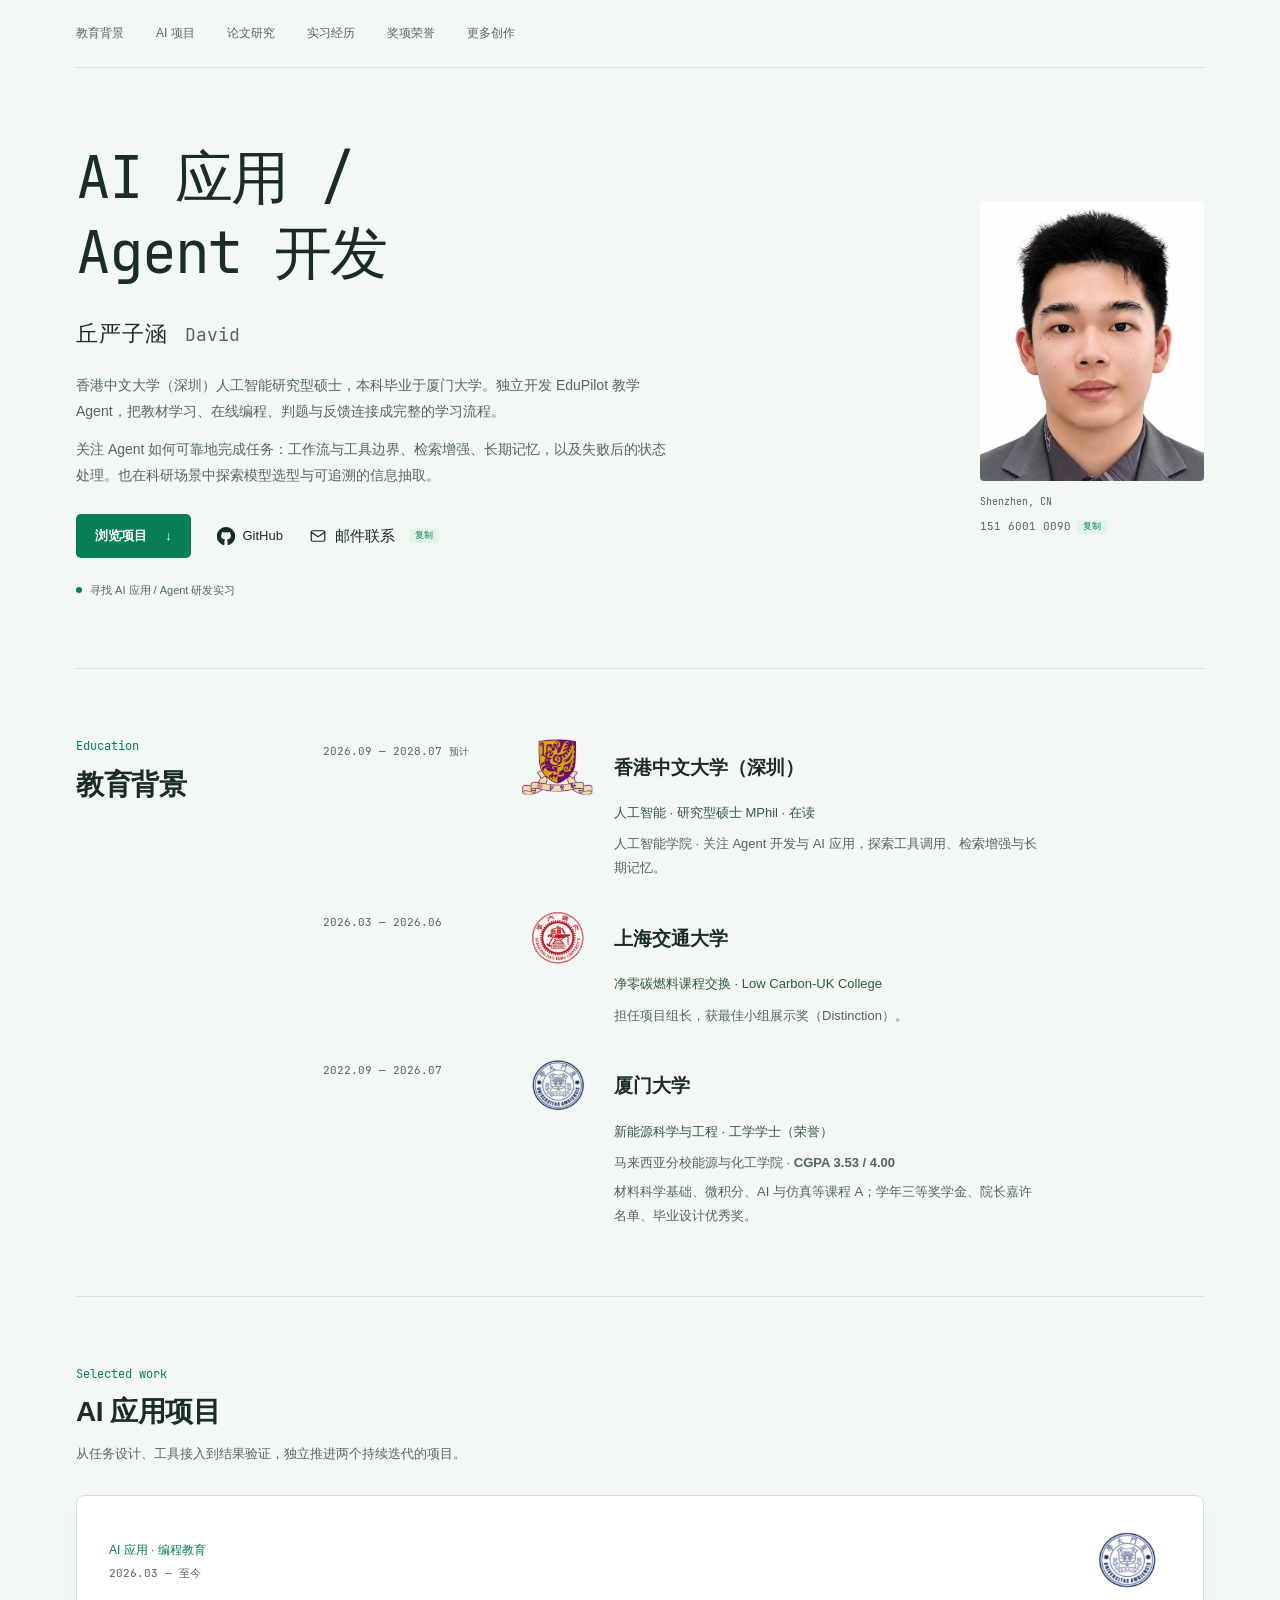
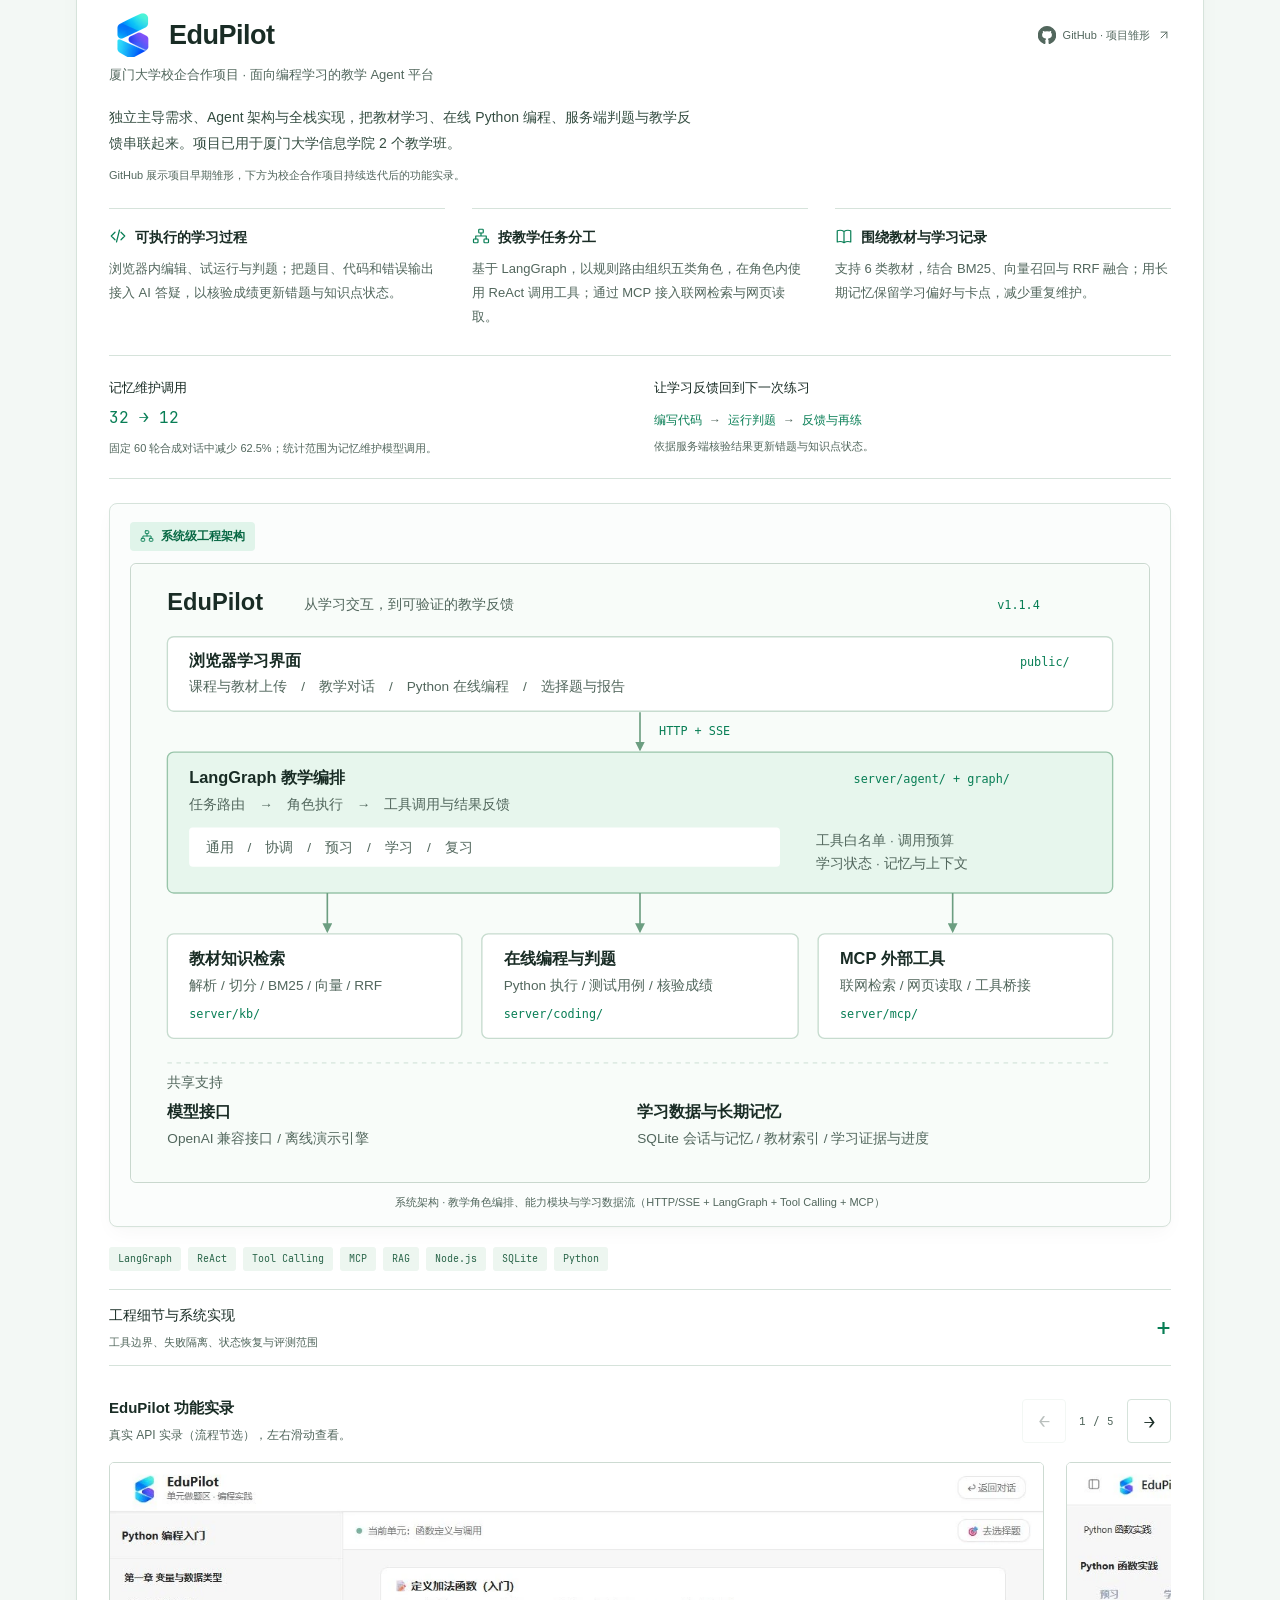
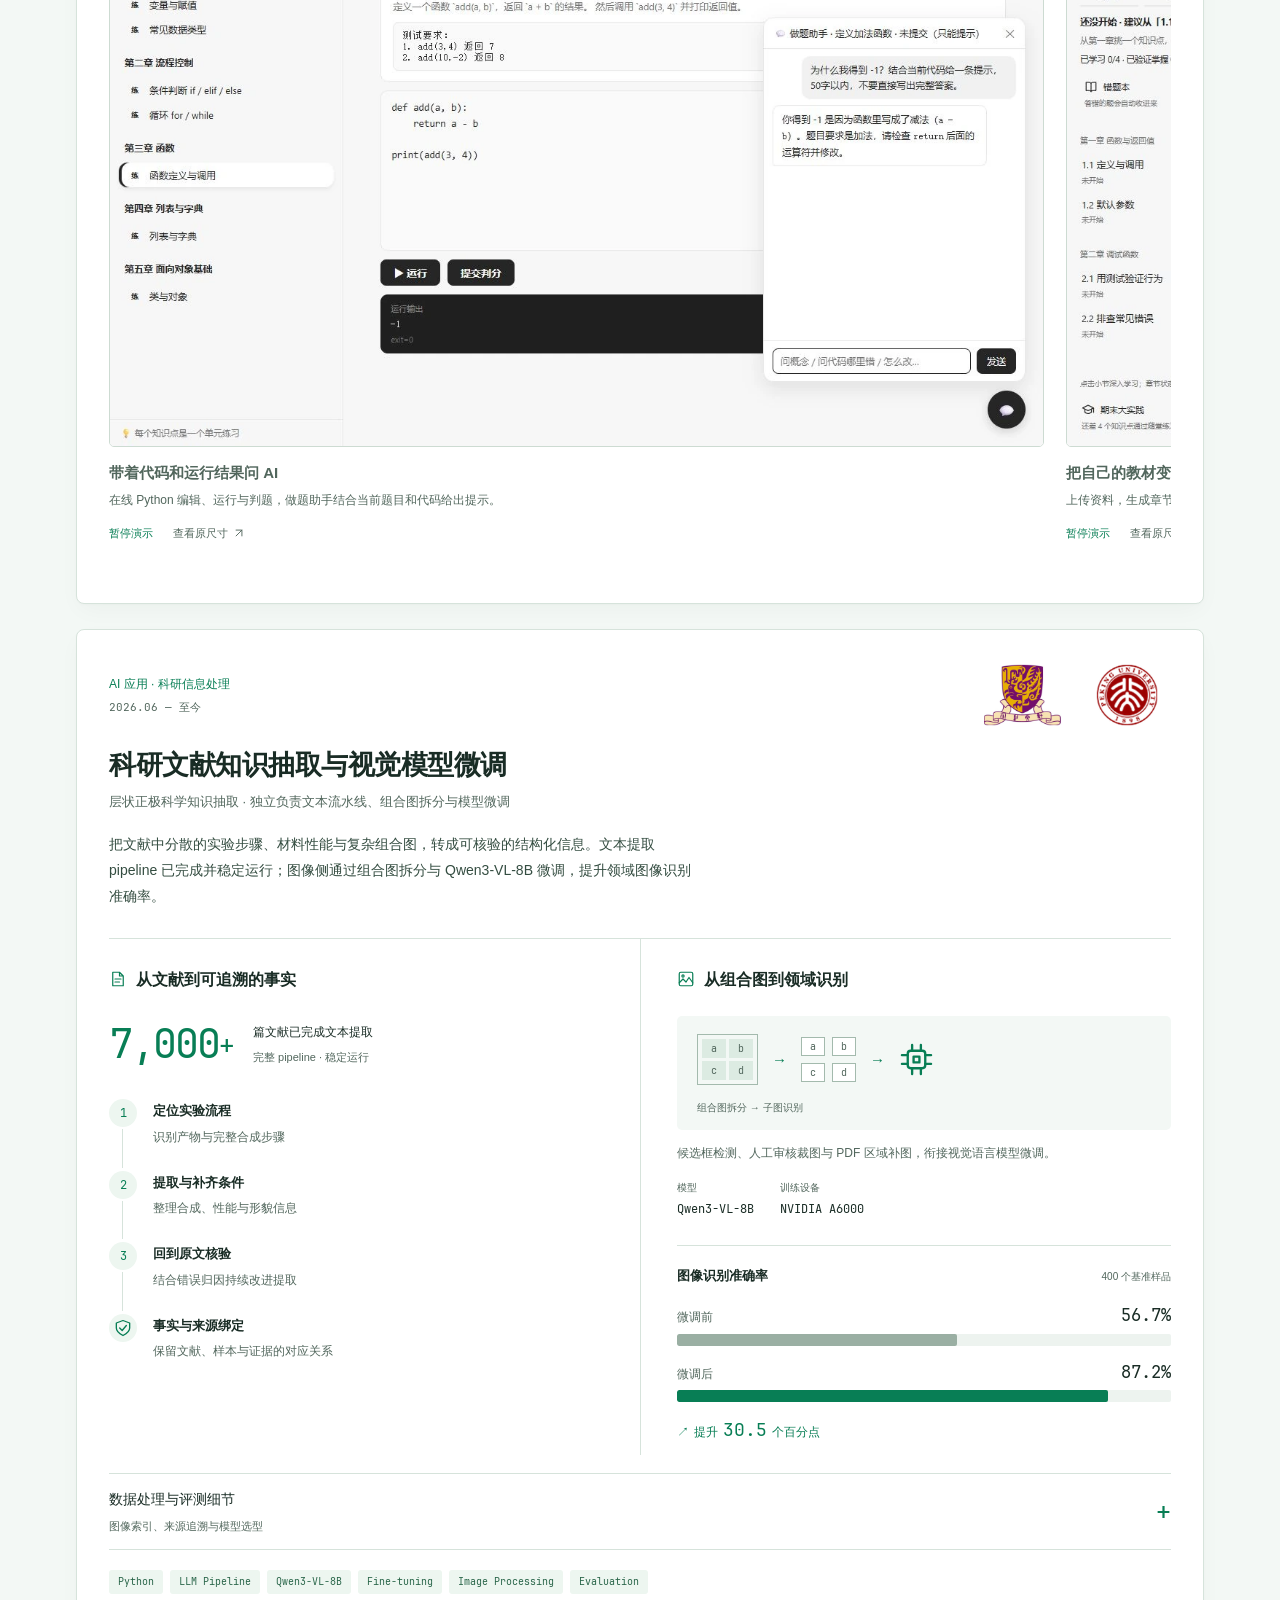
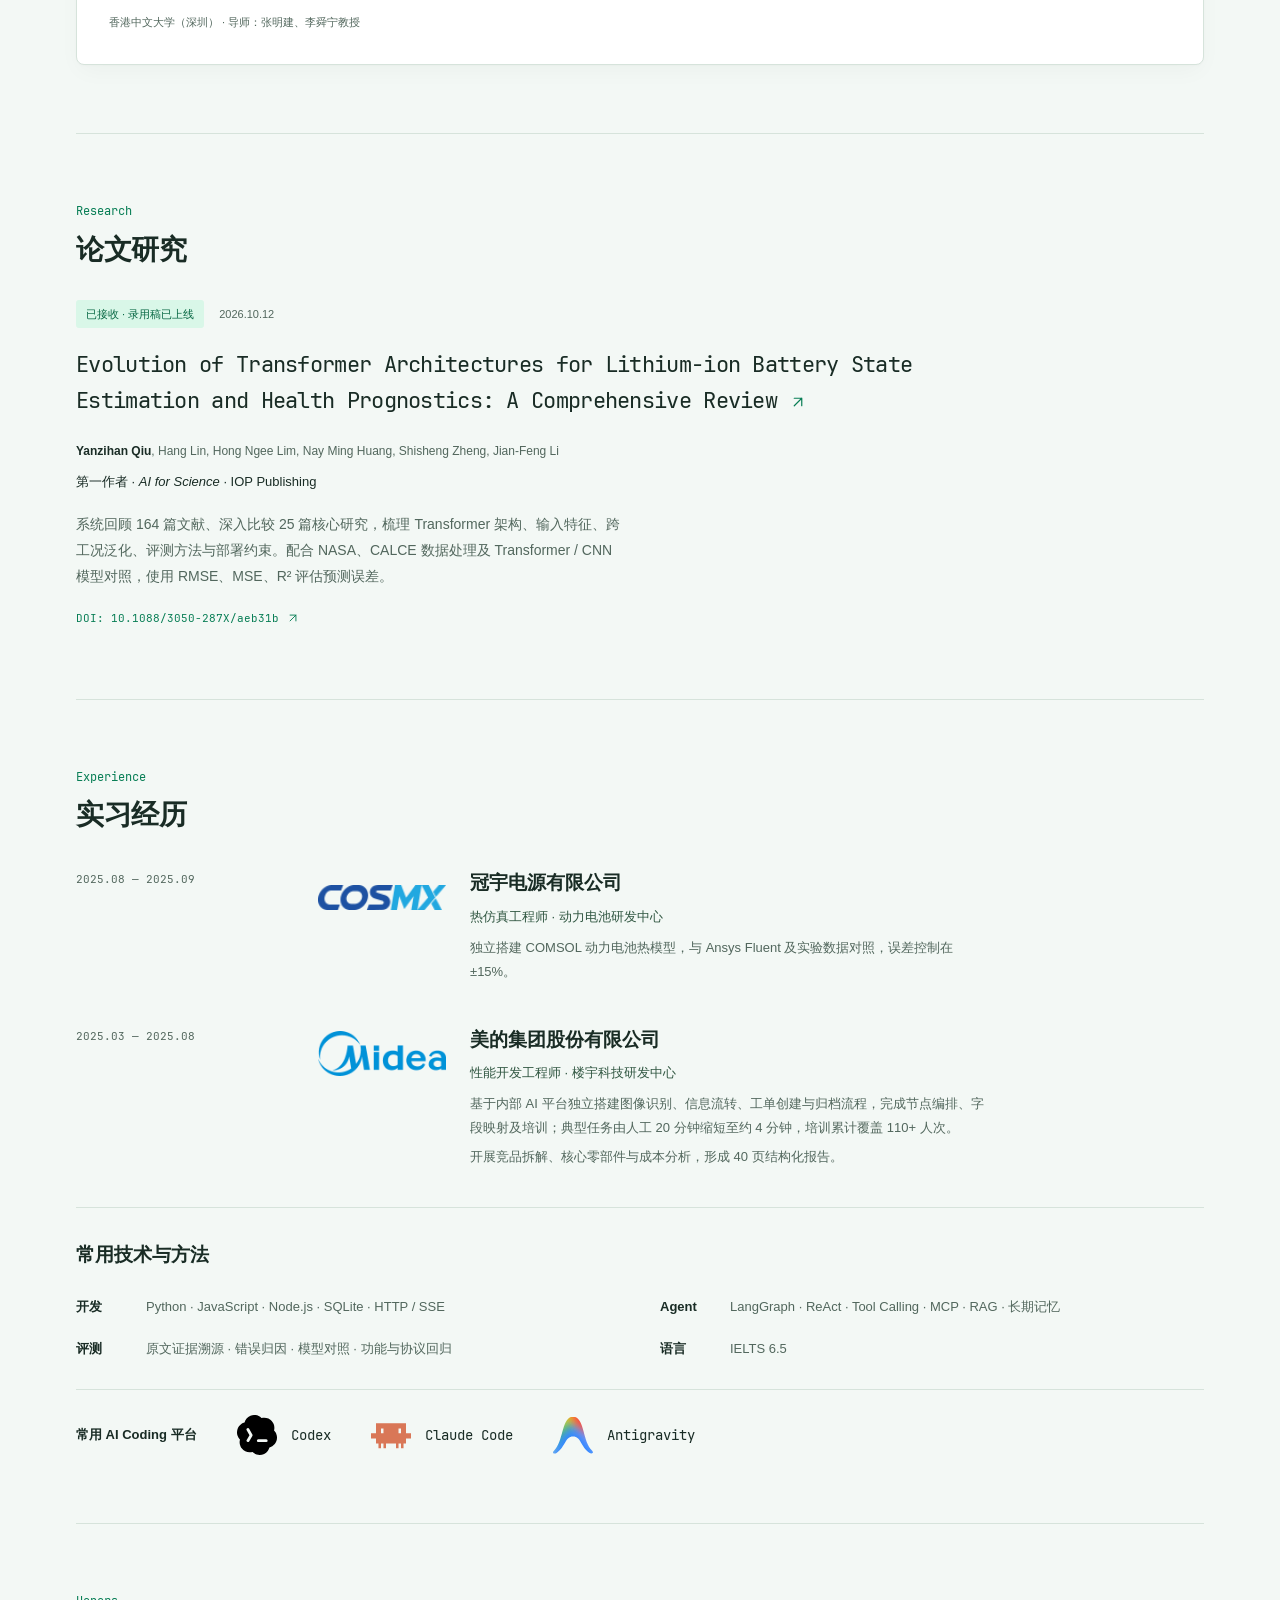
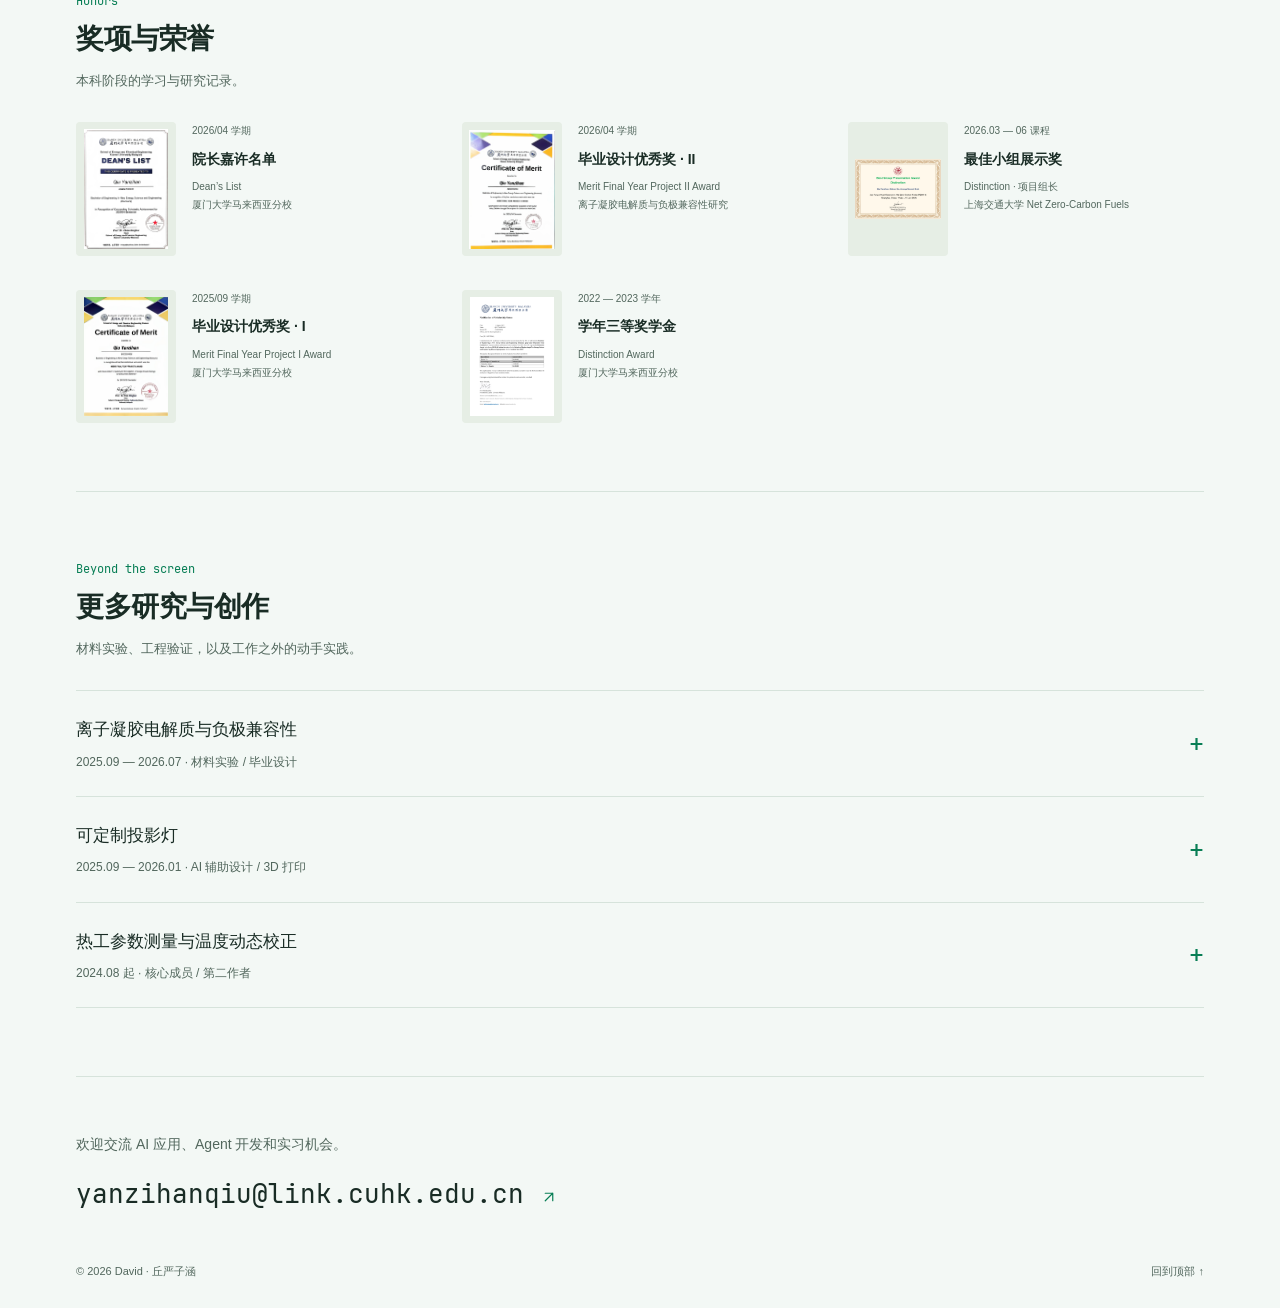
==== index.html @ 9f12a1f2 "feat(ui): completely remove lightbox modal window preview" ====
<!DOCTYPE html>
<html lang="zh-CN">
<head>
  <meta charset="UTF-8">
  <meta name="viewport" content="width=device-width, initial-scale=1">
  <meta name="description" content="丘严子涵 David，香港中文大学（深圳）人工智能 MPhil。独立开发 EduPilot 教学 Agent，关注工具调用、RAG、长期记忆与可验证的 AI 应用。">
  <meta name="robots" content="noindex, nofollow, noarchive, nosnippet">
  <meta name="theme-color" content="#f3f8f5">
  <meta property="og:type" content="website">
  <meta property="og:title" content="David 丘严子涵 · AI 应用与 Agent 开发">
  <meta property="og:description" content="香港中文大学（深圳）人工智能 MPhil。独立开发 EduPilot 教学 Agent，关注工具调用、RAG、长期记忆与可验证的 AI 应用。">
  <meta property="og:url" content="https://2092372408-pixel.github.io/qiuyanzihan/">
  <meta property="og:image" content="https://2092372408-pixel.github.io/qiuyanzihan/images/portrait.webp">
  <title>David 丘严子涵 · AI 应用与 Agent 开发</title>
  <link rel="icon" href="favicon.svg" type="image/svg+xml">
  <link rel="preload" href="fonts/JetBrainsMono-Regular.woff2" as="font" type="font/woff2" crossorigin>
  <link rel="stylesheet" href="styles.css?v=20261027-polish">
  <script src="script.js?v=20261027-polish" defer></script>
</head>
<body>
  <a class="skip-link" href="#main">跳到主要内容</a>
  <svg class="icon-definitions" xmlns="http://www.w3.org/2000/svg" aria-hidden="true">
    <symbol id="icon-github" viewBox="0 0 24 24"><path fill="currentColor" d="M12 .8a11.5 11.5 0 0 0-3.64 22.4c.58.1.79-.25.79-.55v-2.14c-3.21.7-3.89-1.36-3.89-1.36-.53-1.34-1.29-1.7-1.29-1.7-1.05-.72.08-.7.08-.7 1.16.08 1.77 1.19 1.77 1.19 1.03 1.77 2.7 1.26 3.36.96.1-.75.4-1.26.73-1.55-2.56-.29-5.25-1.28-5.25-5.7 0-1.26.45-2.29 1.19-3.1-.12-.29-.52-1.47.11-3.06 0 0 .97-.31 3.17 1.18a11 11 0 0 1 5.76 0c2.2-1.49 3.16-1.18 3.16-1.18.63 1.59.24 2.77.12 3.06.74.81 1.18 1.84 1.18 3.1 0 4.43-2.69 5.4-5.26 5.69.41.36.78 1.06.78 2.14v3.17c0 .3.21.66.79.55A11.5 11.5 0 0 0 12 .8Z"/></symbol>
    <symbol id="icon-arrow" viewBox="0 0 24 24"><path d="M7 17 17 7M7 7h10v10"/></symbol>
    <symbol id="icon-expand" viewBox="0 0 24 24"><path d="M9 3H3v6m12-6h6v6M3 15v6h6m12-6v6h-6"/></symbol>
    <symbol id="icon-mail" viewBox="0 0 24 24"><rect x="3" y="5" width="18" height="14" rx="2"/><path d="m3 7 9 6 9-6"/></symbol>
    <symbol id="icon-code" viewBox="0 0 24 24"><path d="m8 7-5 5 5 5m8-10 5 5-5 5M14 4l-4 16"/></symbol>
    <symbol id="icon-workflow" viewBox="0 0 24 24"><rect x="9" y="3" width="6" height="5" rx="1"/><rect x="2" y="16" width="6" height="5" rx="1"/><rect x="16" y="16" width="6" height="5" rx="1"/><path d="M12 8v4M5 16v-4h14v4"/></symbol>
    <symbol id="icon-book" viewBox="0 0 24 24"><path d="M12 6C9 4 6 4 3 5v15c3-1 6-1 9 1 3-2 6-2 9-1V5c-3-1-6-1-9 1Zm0 0v15"/></symbol>
    <symbol id="icon-document" viewBox="0 0 24 24"><path d="M14 3H5v18h14V8Zm0 0v5h5M8 12h8m-8 4h6"/></symbol>
    <symbol id="icon-image" viewBox="0 0 24 24"><rect x="3" y="3" width="18" height="18" rx="2"/><circle cx="8" cy="8" r="1.5"/><path d="m3 17 5-5 4 4 4-6 5 7"/></symbol>
    <symbol id="icon-chip" viewBox="0 0 24 24"><rect x="6" y="6" width="12" height="12" rx="2"/><path d="M9 2v4m6-4v4M9 18v4m6-4v4M2 9h4m-4 6h4m12-6h4m-4 6h4M10 10h4v4h-4Z"/></symbol>
    <symbol id="icon-check" viewBox="0 0 24 24"><path d="m8 12 3 3 5-6M12 3l8 3v6c0 4-4 7-8 9-4-2-8-5-8-9V6Z"/></symbol>
    <symbol id="icon-copy" viewBox="0 0 24 24"><rect x="9" y="9" width="13" height="13" rx="2"/><path d="M5 15H4a2 2 0 0 1-2-2V4a2 2 0 0 1 2-2h9a2 2 0 0 1 2 2v1"/></symbol>
  </svg>

  <div class="site-shell">
    <header class="profile">
      <nav class="section-nav" aria-label="页面导航">
        <a href="#education">教育背景</a>
        <a href="#work">AI 项目</a>
        <a href="#publication">论文研究</a>
        <a href="#experience">实习经历</a>
        <a href="#honors">奖项荣誉</a>
        <a href="#more">更多创作</a>
      </nav>
    </header>

    <main id="main">
      <section id="about" class="intro-section" aria-labelledby="intro-heading">
        <div class="hero-copy">
          <h1 id="intro-heading" class="direction-heading" aria-label="AI 应用 / Agent 开发"><span class="direction-line" aria-hidden="true">AI 应用 /</span><span class="direction-line" aria-hidden="true">Agent 开发</span></h1>
          <p class="identity-line"><span class="name-cn">丘严子涵</span><span class="name-en" lang="en">David</span></p>
          <p class="intro-copy">香港中文大学（深圳）人工智能研究型硕士，本科毕业于厦门大学。独立开发 EduPilot 教学 Agent，把教材学习、在线编程、判题与反馈连接成完整的学习流程。</p>
          <p class="intro-copy secondary">关注 Agent 如何可靠地完成任务：工作流与工具边界、检索增强、长期记忆，以及失败后的状态处理。也在科研场景中探索模型选型与可追溯的信息抽取。</p>
          <div class="intro-links">
            <a class="primary-button" href="#work">浏览项目 <span aria-hidden="true">↓</span></a>
            <a class="text-link" href="https://github.com/2092372408-pixel" target="_blank" rel="noopener noreferrer"><svg class="icon" aria-hidden="true"><use href="#icon-github"/></svg>GitHub</a>
            <button type="button" class="text-link copy-trigger" data-copy="yanzihanqiu@link.cuhk.edu.cn" data-tip="邮箱" title="点击复制邮箱"><svg class="icon" aria-hidden="true"><use href="#icon-mail"/></svg><span>邮件联系</span><span class="copy-badge">复制</span></button>
          </div>
          <p class="availability"><span></span>寻找 AI 应用 / Agent 研发实习</p>
        </div>
        <aside class="hero-profile" aria-label="个人肖像与所在地">
          <div class="portrait-wrap"><img class="portrait" src="images/portrait.webp" srcset="images/portrait.webp 544w, images/portrait@2x.webp 800w" sizes="(max-width: 600px) 144px, 224px" width="544" height="680" alt="David 丘严子涵的个人肖像" fetchpriority="high" decoding="sync"></div>
          <div class="portrait-caption"><span>Shenzhen, CN</span></div>
          <button type="button" class="profile-phone copy-trigger" data-copy="15160010090" data-tip="电话号码" title="点击复制电话号码"><span>151 6001 0090</span><span class="copy-badge">复制</span></button>
        </aside>
      </section>

      <section id="education" class="resume-section" aria-labelledby="education-heading">
        <div class="section-heading"><p class="eyebrow">Education</p><h2 id="education-heading">教育背景</h2></div>
        <div class="timeline">
          <article class="timeline-item"><p class="timeline-date">2026.09 — 2028.07 <span>预计</span></p><div><div class="education-header"><h3>香港中文大学（深圳）</h3><img class="school-logo" src="images/school-cuhk.webp" width="56" height="42" alt="香港中文大学校徽" loading="lazy"></div><p class="timeline-role">人工智能 · 研究型硕士 MPhil · 在读</p><p>人工智能学院 · 关注 Agent 开发与 AI 应用，探索工具调用、检索增强与长期记忆。</p></div></article>
          <article class="timeline-item"><p class="timeline-date">2026.03 — 2026.06</p><div><div class="education-header"><h3>上海交通大学</h3><img class="school-logo" src="images/school-sjtu.webp" width="56" height="42" alt="上海交通大学校徽" loading="lazy"></div><p class="timeline-role">净零碳燃料课程交换 · Low Carbon-UK College</p><p>担任项目组长，获最佳小组展示奖（Distinction）。</p></div></article>
          <article class="timeline-item"><p class="timeline-date">2022.09 — 2026.07</p><div><div class="education-header"><h3>厦门大学</h3><img class="school-logo" src="images/school-xmu.webp" width="56" height="42" alt="厦门大学校徽" loading="lazy"></div><p class="timeline-role">新能源科学与工程 · 工学学士（荣誉）</p><p>马来西亚分校能源与化工学院 · <strong>CGPA 3.53 / 4.00</strong></p><p>材料科学基础、微积分、AI 与仿真等课程 A；学年三等奖学金、院长嘉许名单、毕业设计优秀奖。</p></div></article>
        </div>
      </section>

      <section id="work" aria-labelledby="work-heading">
        <div class="section-heading"><p class="eyebrow">Selected work</p><h2 id="work-heading">AI 应用项目</h2><p>从任务设计、工具接入到结果验证，独立推进两个持续迭代的项目。</p></div>
        <article id="edupilot" class="project">
          <div class="project-meta"><div><span class="project-type">AI 应用 · 编程教育</span><span class="project-date">2026.03 — 至今</span></div><ul class="project-partners" aria-label="合作院校"><li><img src="images/school-xmu.webp" width="48" height="36" alt="厦门大学" title="厦门大学 · 校企合作项目" loading="lazy"></li></ul></div>
          <div class="project-title"><h3 class="project-brand"><img class="project-logo" src="images/edupilot-mark.png" width="36" height="36" alt="" loading="lazy">EduPilot</h3><a class="repository-link" href="https://github.com/2092372408-pixel/EduPilot" target="_blank" rel="noopener noreferrer" aria-label="查看 EduPilot 早期项目雏形 GitHub 仓库"><svg class="icon" aria-hidden="true"><use href="#icon-github"/></svg>GitHub · 项目雏形<svg class="icon small" aria-hidden="true"><use href="#icon-arrow"/></svg></a></div>
          <p class="project-subtitle">厦门大学校企合作项目 · 面向编程学习的教学 Agent 平台</p>
          <p>独立主导需求、Agent 架构与全栈实现，把教材学习、在线 Python 编程、服务端判题与教学反馈串联起来。项目已用于厦门大学信息学院 2 个教学班。</p>
          <p class="project-footnote prototype-note">GitHub 展示项目早期雏形，下方为校企合作项目持续迭代后的功能实录。</p>
          <ul class="project-points">
            <li><strong><svg class="icon" aria-hidden="true"><use href="#icon-code"/></svg>可执行的学习过程</strong>浏览器内编辑、试运行与判题；把题目、代码和错误输出接入 AI 答疑，以核验成绩更新错题与知识点状态。</li>
            <li><strong><svg class="icon" aria-hidden="true"><use href="#icon-workflow"/></svg>按教学任务分工</strong>基于 LangGraph，以规则路由组织五类角色，在角色内使用 ReAct 调用工具；通过 MCP 接入联网检索与网页读取。</li>
            <li><strong><svg class="icon" aria-hidden="true"><use href="#icon-book"/></svg>围绕教材与学习记录</strong>支持 6 类教材，结合 BM25、向量召回与 RRF 融合；用长期记忆保留学习偏好与卡点，减少重复维护。</li>
          </ul>
          <div class="project-evidence" aria-label="EduPilot 工程能力与效果">
            <div><h4>记忆维护调用 <span>32 → 12</span></h4><p>固定 60 轮合成对话中减少 62.5%；统计范围为记忆维护模型调用。</p></div>
            <div><h4>让学习反馈回到下一次练习</h4><ol class="learning-loop" aria-label="学习反馈流程"><li>编写代码</li><li>运行判题</li><li>反馈与再练</li></ol><p>依据服务端核验结果更新错题与知识点状态。</p></div>
          </div>
          <figure class="architecture-figure-prominent">
            <div class="figure-prominent-header">
              <span class="prominent-badge"><svg class="icon small" aria-hidden="true"><use href="#icon-workflow"/></svg> 系统级工程架构</span>
            </div>
            <div class="architecture-frame">
              <img src="images/edupilot-architecture.svg" width="1120" height="680" alt="EduPilot 架构：浏览器经 HTTP 与 SSE 连接 LangGraph 教学角色路由；编排层调用教材检索、Python 执行判题和 MCP 工具，连接兼容模型接口与 SQLite 等学习数据存储。" loading="lazy">
            </div>
            <figcaption>系统架构 · 教学角色编排、能力模块与学习数据流（HTTP/SSE + LangGraph + Tool Calling + MCP）</figcaption>
          </figure>
          <ul class="tech-list" aria-label="EduPilot 技术栈"><li>LangGraph</li><li>ReAct</li><li>Tool Calling</li><li>MCP</li><li>RAG</li><li>Node.js</li><li>SQLite</li><li>Python</li></ul>
          <details class="engineering-details">
            <summary><span>工程细节与系统实现<small>工具边界、失败隔离、状态恢复与评测范围</small></span><span class="disclosure-icon" aria-hidden="true">+</span></summary>
            <div class="engineering-grid">
              <div><h4>工作流与可信判分</h4><p>规则路由分配通用、协调、预习、学习、复习任务，角色内再决定工具调用。普通答疑与正式测验隔离，仅依据服务端核验结果更新掌握度与错题。</p></div>
              <div><h4>MCP 与工具边界</h4><p>外部 MCP 工具与教材查询、判题统一管理；通过参数 Schema、角色白名单、联网授权与单轮调用上限约束执行，异常以可识别结果返回。</p></div>
              <div><h4>断连后的状态处理</h4><p>请求取消贯通 SSE、Agent、模型与 MCP 调用，释放会话队列，保留已完成判分，并隔离不同请求的执行状态。</p></div>
              <div><h4>记忆与教材可追溯</h4><p>长期事实保留原文引文、位置、哈希及来源会话，更正时保留历史；教材生成经结构校验与原文复核后发布快照，失败保留旧版。</p></div>
            </div>
            <p class="verification-scope">工程验证覆盖功能行为、HTTP/SSE 与 MCP stdio 链路，关注工具调用、请求隔离与状态恢复。</p>
          </details>
          <div id="edupilot-features" class="feature-gallery">
            <div class="feature-gallery-heading"><div><h4>EduPilot 功能实录</h4><p>真实 API 实录（流程节选），左右滑动查看。</p></div><div class="gallery-navigation" hidden><button class="demo-previous" type="button" aria-label="上一个功能演示" aria-controls="edupilot-demos">←</button><span class="demo-position" aria-live="polite">1 / 5</span><button class="demo-next" type="button" aria-label="下一个功能演示" aria-controls="edupilot-demos">→</button></div></div>
            <ul id="edupilot-demos" class="feature-demos" aria-label="EduPilot 特色功能演示" tabindex="0">
              <li class="feature-demo"><figure><img id="demo-coding" class="demo-image" src="images/edupilot-coding-poster.webp" data-animation="images/edupilot-coding.gif" width="1280" height="800" alt="运行得到错误输出后，向做题助手提问；根据当前代码的提示修正函数，再运行并提交判题。" loading="lazy"><figcaption><h4>带着代码和运行结果问 AI</h4><p>在线 Python 编辑、运行与判题，做题助手结合当前题目和代码给出提示。</p><div class="demo-controls"><button class="demo-toggle" type="button" aria-controls="demo-coding" aria-pressed="false" hidden>播放演示</button><a href="images/edupilot-coding.gif" target="_blank" rel="noopener noreferrer">查看原尺寸 <svg class="icon small" aria-hidden="true"><use href="#icon-arrow"/></svg></a></div></figcaption></figure></li>
              <li class="feature-demo"><figure><img id="demo-textbook" class="demo-image" src="images/edupilot-textbook-poster.webp" data-animation="images/edupilot-textbook.gif" width="1280" height="800" alt="上传 Markdown 教材，查看索引与讲义生成进度，进入自动整理的章节课程。" loading="lazy"><figcaption><h4>把自己的教材变成课程</h4><p>上传资料，生成章节、知识点讲义和配套题目，再围绕教材提问。</p><div class="demo-controls"><button class="demo-toggle" type="button" aria-controls="demo-textbook" aria-pressed="false" hidden>播放演示</button><a href="images/edupilot-textbook.gif" target="_blank" rel="noopener noreferrer">查看原尺寸 <svg class="icon small" aria-hidden="true"><use href="#icon-arrow"/></svg></a></div></figcaption></figure></li>
              <li class="feature-demo"><figure><img id="demo-learning" class="demo-image" src="images/edupilot-learning-poster.webp" data-animation="images/edupilot-learning.gif" width="1280" height="800" alt="在学习对话中查看函数讲解、完成随堂检测，并进入下一学习阶段。" loading="lazy"><figcaption><h4>讲解、练习与阶段推进</h4><p>预习、学习、复习各有路径；在对话中作答，用检测结果推进进度。</p><div class="demo-controls"><button class="demo-toggle" type="button" aria-controls="demo-learning" aria-pressed="false" hidden>播放演示</button><a href="images/edupilot-learning.gif" target="_blank" rel="noopener noreferrer">查看原尺寸 <svg class="icon small" aria-hidden="true"><use href="#icon-arrow"/></svg></a></div></figcaption></figure></li>
              <li class="feature-demo"><figure><img id="demo-mistakes" class="demo-image" src="images/edupilot-mistakes-poster.webp" data-animation="images/edupilot-mistakes.gif" width="1280" height="800" alt="答错后自动收录到错题本，查看答案解析并打开原题重新练习。" loading="lazy"><figcaption><h4>错题自动收录，再练一次</h4><p>保留自己的答案、正确答案和解析，从错题本回到互动题卡重练。</p><div class="demo-controls"><button class="demo-toggle" type="button" aria-controls="demo-mistakes" aria-pressed="false" hidden>播放演示</button><a href="images/edupilot-mistakes.gif" target="_blank" rel="noopener noreferrer">查看原尺寸 <svg class="icon small" aria-hidden="true"><use href="#icon-arrow"/></svg></a></div></figcaption></figure></li>
              <li class="feature-demo"><figure><img id="demo-report" class="demo-image" src="images/edupilot-report-poster.webp" data-animation="images/edupilot-report.gif" width="1280" height="800" alt="查看真实学习记录生成的报告，从待完成的检测返回对应课程继续学习。" loading="lazy"><figcaption><h4>从学情报告找到下一步</h4><p>查看学习覆盖、已验证掌握和待完成检测，直接回到课程继续学习。</p><div class="demo-controls"><button class="demo-toggle" type="button" aria-controls="demo-report" aria-pressed="false" hidden>播放演示</button><a href="images/edupilot-report.gif" target="_blank" rel="noopener noreferrer">查看原尺寸 <svg class="icon small" aria-hidden="true"><use href="#icon-arrow"/></svg></a></div></figcaption></figure></li>
            </ul>
          </div>
        </article>

        <article id="literature" class="project research-project">
          <div class="project-meta"><div><span class="project-type">AI 应用 · 科研信息处理</span><span class="project-date">2026.06 — 至今</span></div><ul class="project-partners" aria-label="合作院校"><li><img src="images/school-cuhk.webp" width="48" height="36" alt="香港中文大学（深圳）" title="香港中文大学（深圳） · 合作院校" loading="lazy"></li><li><img src="images/school-pkusz.webp" width="48" height="36" alt="北京大学深圳研究生院" title="北京大学深圳研究生院 · 合作院校" loading="lazy"></li></ul></div>
          <div class="project-title"><h3>科研文献知识抽取与视觉模型微调</h3></div>
          <p class="project-subtitle">层状正极科学知识抽取 · 独立负责文本流水线、组合图拆分与模型微调</p>
          <p>把文献中分散的实验步骤、材料性能与复杂组合图，转成可核验的结构化信息。文本提取 pipeline 已完成并稳定运行；图像侧通过组合图拆分与 Qwen3-VL-8B 微调，提升领域图像识别准确率。</p>
          <div class="research-workbench">
            <div class="text-pipeline">
              <h4 class="capability-heading"><svg class="icon" aria-hidden="true"><use href="#icon-document"/></svg>从文献到可追溯的事实</h4>
              <p class="pipeline-volume"><strong>7,000<span>+</span></strong><span>篇文献已完成文本提取<small>完整 pipeline · 稳定运行</small></span></p>
              <ol class="pipeline-stages" aria-label="文本数据提取流水线">
                <li><span class="stage-node" aria-hidden="true">1</span><div><h5>定位实验流程</h5><p>识别产物与完整合成步骤</p></div></li>
                <li><span class="stage-node" aria-hidden="true">2</span><div><h5>提取与补齐条件</h5><p>整理合成、性能与形貌信息</p></div></li>
                <li><span class="stage-node" aria-hidden="true">3</span><div><h5>回到原文核验</h5><p>结合错误归因持续改进提取</p></div></li>
                <li><svg class="icon stage-node" aria-hidden="true"><use href="#icon-check"/></svg><div><h5>事实与来源绑定</h5><p>保留文献、样本与证据的对应关系</p></div></li>
              </ol>
            </div>
            <div class="vision-finetuning">
              <h4 class="capability-heading"><svg class="icon" aria-hidden="true"><use href="#icon-image"/></svg>从组合图到领域识别</h4>
              <div class="figure-route" aria-label="图像处理流程示意：组合图拆成子图，再用于模型识别"><div class="figure-composite" aria-hidden="true"><span>a</span><span>b</span><span>c</span><span>d</span></div><span class="route-arrow" aria-hidden="true">→</span><div class="figure-tiles" aria-hidden="true"><span>a</span><span>b</span><span>c</span><span>d</span></div><span class="route-arrow" aria-hidden="true">→</span><svg class="icon model-node" aria-hidden="true"><use href="#icon-chip"/></svg><span class="route-caption">组合图拆分 → 子图识别</span></div>
              <p class="vision-description">候选框检测、人工审核裁图与 PDF 区域补图，衔接视觉语言模型微调。</p>
              <dl class="training-setup"><div><dt>模型</dt><dd>Qwen3-VL-8B</dd></div><div><dt>训练设备</dt><dd>NVIDIA A6000</dd></div></dl>
              <figure class="accuracy-chart" aria-labelledby="accuracy-heading">
                <figcaption><h5 id="accuracy-heading">图像识别准确率</h5><span>400 个基准样品</span></figcaption>
                <div class="accuracy-row"><div class="accuracy-label"><span>微调前</span><strong>56.7%</strong></div><div class="accuracy-track" aria-hidden="true"><span class="accuracy-fill baseline" style="--accuracy: 56.7%"></span></div></div>
                <div class="accuracy-row"><div class="accuracy-label"><span>微调后</span><strong>87.2%</strong></div><div class="accuracy-track" aria-hidden="true"><span class="accuracy-fill finetuned" style="--accuracy: 87.2%"></span></div></div>
                <p class="accuracy-gain"><span aria-hidden="true">↗</span> 提升 <strong>30.5</strong> 个百分点</p>
              </figure>
            </div>
          </div>
          <details class="engineering-details research-details">
            <summary><span>数据处理与评测细节<small>图像索引、来源追溯与模型选型</small></span><span class="disclosure-icon" aria-hidden="true">+</span></summary>
            <div class="engineering-grid">
              <div><h4><svg class="icon" aria-hidden="true"><use href="#icon-image"/></svg>组合图处理与索引</h4><p>图像索引覆盖 2,689 个 DOI、32,614 个可读图片文件。拆分后的子图保留定位信息，支持逐图复核。</p></div>
              <div><h4><svg class="icon" aria-hidden="true"><use href="#icon-check"/></svg>事实与原文对应</h4><p>以冻结样本注册表绑定事实，校验来源与缓存身份；歧义记录进入复核，避免混淆不同文献与样本。</p></div>
              <div><h4><svg class="icon" aria-hidden="true"><use href="#icon-chip"/></svg>文献筛选模型评测</h4><p>在开发集与留出集各 180 篇文献上评估 JEV 专用模型，记录误排风险、复核比例、延迟与实际 API 费用。参考标签包含 AI 辅助判断，仍需领域复核。</p></div>
              <div><h4><svg class="icon" aria-hidden="true"><use href="#icon-workflow"/></svg>文本与图像两条处理路径</h4><p>文本路径聚焦结构化事实与证据；图像路径聚焦组合图拆分、子图定位和领域识别，分别迭代处理与评测流程。</p></div>
            </div>
          </details>
          <ul class="tech-list" aria-label="科研文献项目技术"><li>Python</li><li>LLM Pipeline</li><li>Qwen3-VL-8B</li><li>Fine-tuning</li><li>Image Processing</li><li>Evaluation</li></ul>
          <p class="project-footnote">香港中文大学（深圳） · 导师：张明建、李舜宁教授</p>
        </article>
      </section>

      <section id="publication" aria-labelledby="publication-heading">
        <div class="section-heading"><p class="eyebrow">Research</p><h2 id="publication-heading">论文研究</h2></div>
        <article class="publication">
          <div class="publication-meta"><span class="status">已接收 · 录用稿已上线</span><time datetime="2026-10-12">2026.10.12</time></div>
          <h3><a href="https://iopscience.iop.org/article/10.1088/3050-287X/aeb31b" target="_blank" rel="noopener noreferrer">Evolution of Transformer Architectures for Lithium-ion Battery State Estimation and Health Prognostics: A Comprehensive Review <svg class="icon" aria-hidden="true"><use href="#icon-arrow"/></svg></a></h3>
          <p class="publication-authors"><strong>Yanzihan Qiu</strong>, Hang Lin, Hong Ngee Lim, Nay Ming Huang, Shisheng Zheng, Jian-Feng Li</p>
          <p class="publication-venue">第一作者 · <em>AI for Science</em> · IOP Publishing</p>
          <p>系统回顾 164 篇文献、深入比较 25 篇核心研究，梳理 Transformer 架构、输入特征、跨工况泛化、评测方法与部署约束。配合 NASA、CALCE 数据处理及 Transformer / CNN 模型对照，使用 RMSE、MSE、R² 评估预测误差。</p>
          <a class="doi-link" href="https://doi.org/10.1088/3050-287X/aeb31b" target="_blank" rel="noopener noreferrer">DOI: 10.1088/3050-287X/aeb31b <svg class="icon small" aria-hidden="true"><use href="#icon-arrow"/></svg></a>
        </article>
      </section>

      <section id="experience" aria-labelledby="experience-heading">
        <div class="section-heading"><p class="eyebrow">Experience</p><h2 id="experience-heading">实习经历</h2></div>
        <div class="timeline">
          <article class="timeline-item"><p class="timeline-date">2025.08 — 2025.09</p><div class="employer"><img class="employer-logo" src="images/company-cosmx.png" width="128" height="64" alt="冠宇 COSMX" loading="lazy"><div><h3>冠宇电源有限公司</h3><p class="timeline-role">热仿真工程师 · 动力电池研发中心</p><p>独立搭建 COMSOL 动力电池热模型，与 Ansys Fluent 及实验数据对照，误差控制在 ±15%。</p></div></div></article>
          <article class="timeline-item"><p class="timeline-date">2025.03 — 2025.08</p><div class="employer"><img class="employer-logo" src="images/company-midea.png" width="128" height="64" alt="美的 Midea" loading="lazy"><div><h3>美的集团股份有限公司</h3><p class="timeline-role">性能开发工程师 · 楼宇科技研发中心</p><p>基于内部 AI 平台独立搭建图像识别、信息流转、工单创建与归档流程，完成节点编排、字段映射及培训；典型任务由人工 20 分钟缩短至约 4 分钟，培训累计覆盖 110+ 人次。</p><p>开展竞品拆解、核心零部件与成本分析，形成 40 页结构化报告。</p></div></div></article>
        </div>
        <div class="skills"><h3 class="subsection-title">常用技术与方法</h3><dl><div><dt>开发</dt><dd>Python · JavaScript · Node.js · SQLite · HTTP / SSE</dd></div><div><dt>Agent</dt><dd>LangGraph · ReAct · Tool Calling · MCP · RAG · 长期记忆</dd></div><div><dt>评测</dt><dd>原文证据溯源 · 错误归因 · 模型对照 · 功能与协议回归</dd></div><div><dt>语言</dt><dd>IELTS 6.5</dd></div></dl><div class="coding-tools"><h4>常用 AI Coding 平台</h4><ul aria-label="常用 AI Coding 平台"><li><img src="images/coding-codex.svg" width="28" height="28" alt="" loading="lazy"><span>Codex</span></li><li><img src="images/coding-claude-code.svg" width="28" height="28" alt="" loading="lazy"><span>Claude Code</span></li><li><img src="images/coding-antigravity.svg" width="28" height="28" alt="" loading="lazy"><span>Antigravity</span></li></ul></div></div>
      </section>

      <section id="honors" aria-labelledby="honors-heading">
        <div class="section-heading"><p class="eyebrow">Honors</p><h2 id="honors-heading">奖项与荣誉</h2><p>本科阶段的学习与研究记录。</p></div>
        <div class="honors-grid">
          <article class="honor"><div class="certificate-frame"><img src="images/award-deans-list.webp" width="1437" height="2048" alt="厦门大学马来西亚分校院长嘉许名单证书" loading="lazy"></div><p class="honor-date">2026/04 学期</p><h3>院长嘉许名单</h3><p>Dean’s List<br>厦门大学马来西亚分校</p></article>
          <article class="honor"><div class="certificate-frame"><img src="images/award-fyp-ii.webp" width="1479" height="2048" alt="厦门大学马来西亚分校毕业设计第二阶段优秀奖证书" loading="lazy"></div><p class="honor-date">2026/04 学期</p><h3>毕业设计优秀奖 · II</h3><p>Merit Final Year Project II Award<br>离子凝胶电解质与负极兼容性研究</p></article>
          <article class="honor"><div class="certificate-frame"><img src="images/cert2_new.jpg" width="1024" height="722" alt="上海交通大学净零碳燃料课程最佳小组展示奖 Distinction 证书" loading="lazy"></div><p class="honor-date">2026.03 — 06 课程</p><h3>最佳小组展示奖</h3><p>Distinction · 项目组长<br>上海交通大学 Net Zero-Carbon Fuels</p></article>
          <article class="honor"><div class="certificate-frame"><img src="images/cert.jpg" alt="厦门大学马来西亚分校毕业设计第一阶段优秀奖证书" loading="lazy"></div><p class="honor-date">2025/09 学期</p><h3>毕业设计优秀奖 · I</h3><p>Merit Final Year Project I Award<br>厦门大学马来西亚分校</p></article>
          <article class="honor"><div class="certificate-frame"><img src="images/award-scholarship-2023.webp" width="1698" height="2400" alt="厦门大学马来西亚分校 2023 年 Distinction Award 奖学金通知书" loading="lazy"></div><p class="honor-date">2022 — 2023 学年</p><h3>学年三等奖学金</h3><p>Distinction Award<br>厦门大学马来西亚分校</p></article>
        </div>
      </section>

      <section id="more" aria-labelledby="more-heading">
        <div class="section-heading"><p class="eyebrow">Beyond the screen</p><h2 id="more-heading">更多研究与创作</h2><p>材料实验、工程验证，以及工作之外的动手实践。</p></div>
        <details class="archive"><summary><span><strong>离子凝胶电解质与负极兼容性</strong><span class="archive-meta">2025.09 — 2026.07 · 材料实验 / 毕业设计</span></span><span class="disclosure-icon" aria-hidden="true">+</span></summary><div class="archive-content"><p>围绕 UV 固化 AAm / DMAAm–TFSI 离子凝胶，比较盐浓度、固化时间、添加剂和厚度对界面与传输性能的影响；完成 EIS、恒流充放电与 CR2032 半电池测试，评估 Graphite、MCMB、Hard Carbon 与 Silicon 负极适配性。</p><p>毕业设计第二阶段题目：<em>Optimization and Anode Compatibility Evaluation of UV-Cured AAm/DMAAm Ionogel Electrolytes for Lithium-Ion Half-Cells</em>。获 Merit Final Year Project II Award。</p><p class="project-footnote">厦门大学马来西亚分校 · 导师：范能平教授</p><div class="gallery two-up"><figure><div class="photo-frame"><img src="images/ionogel-test.webp" width="1279" height="1706" alt="离子凝胶实验装置" loading="lazy"></div><figcaption>实验装置</figcaption></figure><figure><div class="photo-frame"><img src="images/ionogel-cycling.webp" width="1440" height="810" alt="离子凝胶电池循环测试记录" loading="lazy"></div><figcaption>循环测试记录</figcaption></figure></div></div></details>
        <details class="archive"><summary><span><strong>可定制投影灯</strong><span class="archive-meta">2025.09 — 2026.01 · AI 辅助设计 / 3D 打印</span></span><span class="disclosure-icon" aria-hidden="true">+</span></summary><div class="archive-content"><p>独立提出可替换图案模块的投影灯设计，基于开源结构模板改造灯体；结合腾讯混元 3D 与 Shapr3D 完成建模和尺寸适配，使用 Bambu Lab X1 Carbon 打印、装配并验证投影效果。</p><div class="gallery two-up"><figure><div class="photo-frame"><img src="images/maker-lamp.webp" width="960" height="1280" alt="3D 打印投影灯成品" loading="lazy"></div><figcaption>成品与投影</figcaption></figure><figure><div class="photo-frame"><img src="images/maker-process.webp" width="1600" height="1200" alt="Bambu Lab 3D 打印过程" loading="lazy"></div><figcaption>打印与装配</figcaption></figure></div></div></details>
        <details class="archive"><summary><span><strong>热工参数测量与温度动态校正</strong><span class="archive-meta">2024.08 起 · 核心成员 / 第二作者</span></span><span class="disclosure-icon" aria-hidden="true">+</span></summary><div class="archive-content"><p>搭建 T 型热电偶与红外测温联合平台，完成 20+ 组实验与 10 万+ 数据清洗分析；参与动态校正模型与实验框架设计，测温精度提升 32%。</p><p class="project-footnote">厦门大学与福建中烟集团 · 导师：张尧立教授</p></div></details>
      </section>

      <footer><p>欢迎交流 AI 应用、Agent 开发和实习机会。</p><a class="footer-email copy-trigger" href="mailto:yanzihanqiu@link.cuhk.edu.cn" data-copy="yanzihanqiu@link.cuhk.edu.cn" data-tip="邮箱" title="点击发邮件或复制邮箱">yanzihanqiu@link.cuhk.edu.cn <svg class="icon" aria-hidden="true"><use href="#icon-arrow"/></svg></a><div class="footer-bottom"><span>© 2026 David · 丘严子涵</span><a href="#about">回到顶部 ↑</a></div></footer>
    </main>
  </div>
  <div id="toast" class="toast" role="status" aria-live="polite" aria-hidden="true"></div>
</body>
</html>
---- styles.css ----
@font-face {
  font-family: "JetBrains Mono";
  src: url("fonts/JetBrainsMono-Regular.woff2") format("woff2");
  font-weight: 400;
  font-style: normal;
  font-display: swap;
}
:root {
  color-scheme: light;
  --paper: #f3f8f5;
  --panel: #fff;
  --ink: #192c25;
  --muted: #52675d;
  --line: #d6e3db;
  --accent: #087e55;
  --soft: #d9f7e8;
  --mono: "JetBrains Mono", Consolas, "Liberation Mono", monospace;
  font-family: "Segoe UI", "Microsoft YaHei", "PingFang SC", sans-serif;
  color: var(--ink);
  background: var(--paper);
  font-size: 15px;
  line-height: 1.85;
  -webkit-font-smoothing: antialiased;
}
* { box-sizing: border-box; }
html { scroll-behavior: smooth; scroll-padding-top: 90px; }
body { margin: 0; }
::selection { background: #b7efd0; color: #112b20; }
button, a { -webkit-tap-highlight-color: transparent; }
a { color: inherit; text-decoration: none; }
a:hover { color: var(--accent); }
a:focus-visible, button:focus-visible, summary:focus-visible { outline: 2px solid var(--accent); outline-offset: 5px; }
button { font: inherit; color: inherit; cursor: pointer; }
img { display: block; max-width: 100%; }
h1, h2, h3, h4, p, ul, figure, dl, dd { margin: 0; }
ul { padding: 0; list-style: none; }
.icon-definitions { position: absolute; width: 0; height: 0; overflow: hidden; }
.icon { width: 18px; height: 18px; flex-shrink: 0; fill: none; stroke: currentColor; stroke-width: 1.6; stroke-linecap: round; stroke-linejoin: round; vertical-align: -3px; }
.icon.small { width: 14px; height: 14px; }
.skip-link { position: fixed; top: -70px; left: 20px; background: var(--accent); color: white; padding: 8px 14px; z-index: 5; }
.skip-link:focus { top: 12px; }
.sr-only { position: absolute; width: 1px; height: 1px; padding: 0; margin: -1px; overflow: hidden; clip-path: inset(50%); white-space: nowrap; border: 0; }
.site-shell { max-width: 1240px; margin: 0 auto; padding: 0 56px; }
.profile { position: sticky; top: 0; z-index: 3; min-height: 68px; display: flex; align-items: center; border-bottom: 1px solid var(--line); background: var(--paper); }
.section-nav { display: flex; align-items: center; gap: 32px; }
.section-nav a { position: relative; white-space: nowrap; color: var(--muted); font-size: 12px; padding: 22px 0; }
.section-nav a[aria-current], .section-nav a:hover { color: var(--accent); }
.section-nav a[aria-current]::after { content: ""; position: absolute; bottom: 13px; left: 0; right: 0; height: 2px; background: var(--accent); }
.primary-button { display: inline-flex; align-items: center; justify-content: center; gap: 18px; background: var(--accent); color: white; font-size: 13px; font-weight: 600; padding: 10px 18px; border-radius: 5px; white-space: nowrap; }
.primary-button:hover { background: #086844; color: white; }
main { min-width: 0; }
section { padding: 68px 0; border-bottom: 1px solid var(--line); }
.intro-section { display: grid; grid-template-columns: minmax(0, 1fr) 224px; gap: 90px; align-items: center; padding: 72px 0 68px; }
.direction-heading { font: 400 clamp(48px, 4.5vw, 64px)/1.3 var(--mono); letter-spacing: -2px; margin-bottom: 24px; }
.direction-line { display: block; min-height: 1.3em; white-space: nowrap; }
.direction-line.is-typing::after { content: "▍"; color: var(--accent); font-size: .75em; }
.identity-line { display: flex; align-items: baseline; gap: 17px; margin-bottom: 19px; }
.name-cn { font-size: 22px; letter-spacing: 1px; font-weight: 500; }
.name-en { font: 18px/1.5 var(--mono); color: var(--muted); }
.intro-copy { font-size: 14px; color: var(--muted); max-width: 43em; }
.intro-copy.secondary { margin-top: 12px; }
.intro-links { display: flex; align-items: center; flex-wrap: wrap; gap: 26px; margin-top: 25px; }
.primary-button { min-height: 44px; padding: 9px 19px; }
.text-link { display: inline-flex; align-items: center; gap: 8px; font-size: 13px; cursor: pointer; }
button.text-link { background: none; border: none; padding: 0; color: inherit; font: inherit; }
button.text-link:hover { color: var(--accent); }
.copy-trigger { cursor: pointer; transition: color .15s ease; }
.copy-badge { display: inline-block; font: 9px/1.3 var(--mono); color: var(--accent); background: #e0f4ea; padding: 1px 6px; border-radius: 3px; margin-left: 6px; vertical-align: 1px; transition: background .18s, color .18s, transform .18s; }
.copy-trigger:hover .copy-badge { background: var(--accent); color: white; transform: scale(1.05); }
.availability { display: flex; align-items: center; gap: 8px; font-size: 11px; color: var(--muted); margin-top: 22px; }
.availability span { width: 6px; height: 6px; border-radius: 50%; background: var(--accent); }
.hero-profile { width: 224px; }
.portrait { width: 224px; height: 280px; object-fit: contain; border-radius: 4px; }
.portrait-caption { display: flex; justify-content: space-between; gap: 10px; font: 10px/1.8 var(--mono); color: var(--muted); margin-top: 12px; }
.profile-phone { display: inline-flex; align-items: center; font: 11px/1.8 var(--mono); color: var(--muted); margin-top: 4px; background: none; border: none; padding: 0; text-align: left; }
.profile-phone:hover { color: var(--accent); }
.eyebrow { font: 12px/1.6 var(--mono); color: var(--accent); margin-bottom: 7px; }
.section-heading { margin-bottom: 29px; }
.section-heading h2 { font-size: 28px; line-height: 1.5; letter-spacing: -.5px; font-weight: 600; }
.section-heading > p:last-child:not(.eyebrow) { font-size: 13px; color: var(--muted); margin-top: 9px; }
.resume-section { display: grid; grid-template-columns: 205px minmax(0, 1fr); gap: 42px; }
.resume-section .section-heading { margin: 0; }
.project { padding: 32px; background: var(--panel); border: 1px solid var(--line); border-radius: 8px; box-shadow: 0 1px 3px rgba(25, 44, 37, 0.02), 0 8px 24px -4px rgba(25, 44, 37, 0.04); transition: border-color .22s ease, box-shadow .22s ease; }
.project:hover { border-color: #bad0c3; box-shadow: 0 2px 6px rgba(25, 44, 37, 0.03), 0 16px 36px -6px rgba(25, 44, 37, 0.07); }
.project + .project { margin-top: 25px; }
.project-meta { display: flex; justify-content: space-between; align-items: center; gap: 16px; color: var(--muted); font-size: 12px; margin-bottom: 17px; }
.project-date { display: block; font: 11px/1.8 var(--mono); margin-top: 3px; }
.project-type { color: var(--accent); }
.project-partners { display: flex; align-items: center; gap: 16px; flex-shrink: 0; }
.project-partners img { width: 88px; height: 66px; object-fit: contain; }
.project-title { display: flex; justify-content: space-between; align-items: center; gap: 16px; }
.project-title h3 { font-size: 27px; line-height: 1.5; letter-spacing: -.5px; font-weight: 600; }
.project-brand { display: inline-flex; align-items: center; gap: 12px; }
.project-logo { width: 48px; height: 48px; object-fit: contain; flex-shrink: 0; }
.repository-link { display: inline-flex; align-items: center; gap: 7px; color: var(--muted); white-space: nowrap; font-size: 11px; }
.project-subtitle { font-size: 13px; color: var(--muted); margin: 4px 0 18px; }
.project > p:not(.project-subtitle):not(.project-footnote) { max-width: 76ch; font-size: 14px; color: #344d41; }
.project-points { display: grid; grid-template-columns: repeat(3, minmax(0, 1fr)); gap: 27px; margin-top: 23px; font-size: 13px; color: var(--muted); }
.project-points li { padding-top: 16px; border-top: 1px solid var(--line); }
.project-points strong { display: block; color: var(--ink); font-weight: 600; font-size: 14px; margin-bottom: 6px; }
.project-points strong .icon, .engineering-grid h4 .icon { color: var(--accent); margin-right: 8px; }
.project-evidence { display: grid; grid-template-columns: repeat(2, minmax(0, 1fr)); gap: 28px; margin-top: 26px; padding: 20px 0; border-top: 1px solid var(--line); border-bottom: 1px solid var(--line); }
.project-evidence h4 { font-size: 13px; font-weight: 500; }
.project-evidence h4 span { display: block; font: 16px/1.8 var(--mono); color: var(--accent); margin-top: 4px; }
.project-evidence p { color: var(--muted); font-size: 11px; margin-top: 5px; max-width: 42em; }
.learning-loop { display: flex; flex-wrap: wrap; gap: 7px; list-style: none; padding: 0; margin: 9px 0 0; font-size: 12px; color: var(--accent); }
.learning-loop li + li::before { content: "→"; color: var(--muted); margin-right: 7px; }
.architecture-figure-prominent { margin: 24px 0 18px; background: #fbfdfc; border: 1px solid var(--line); border-radius: 8px; padding: 18px 20px 14px; box-shadow: 0 1px 3px rgba(25, 44, 37, 0.02), 0 8px 20px -4px rgba(25, 44, 37, 0.04); transition: border-color .2s, box-shadow .2s; }
.architecture-figure-prominent:hover { border-color: #b7cebf; box-shadow: 0 2px 6px rgba(25, 44, 37, 0.03), 0 12px 28px -4px rgba(25, 44, 37, 0.06); }
.figure-prominent-header { display: flex; justify-content: space-between; align-items: center; gap: 12px; margin-bottom: 12px; }
.prominent-badge { display: inline-flex; align-items: center; gap: 7px; font-size: 12px; font-weight: 600; color: #086844; background: #e0f4ea; padding: 3px 10px; border-radius: 4px; }
.prominent-badge .icon { color: var(--accent); }

.architecture-figure-prominent .architecture-frame { border: 1px solid #c9d8ce; border-radius: 6px; background: #fff; }
.architecture-figure-prominent figcaption { font-size: 11px; color: var(--muted); margin-top: 9px; text-align: center; }
.engineering-details { margin-top: 18px; border-top: 1px solid var(--line); border-bottom: 1px solid var(--line); }
.engineering-details summary { display: flex; justify-content: space-between; align-items: center; gap: 20px; min-height: 64px; padding: 13px 0; font-size: 14px; font-weight: 500; cursor: pointer; list-style: none; }
.engineering-details summary::-webkit-details-marker { display: none; }
.engineering-details summary small { display: block; font-size: 11px; font-weight: 400; color: var(--muted); margin-top: 3px; }
.engineering-details[open] .disclosure-icon { transform: rotate(45deg); }
.engineering-grid { display: grid; grid-template-columns: repeat(2, minmax(0, 1fr)); gap: 25px 35px; padding: 10px 0 22px; }
.engineering-grid h4 { font-size: 13px; font-weight: 600; margin-bottom: 7px; }
.engineering-grid p, .verification-scope { font-size: 12px; color: var(--muted); }
.verification-scope { padding-top: 17px; border-top: 1px solid var(--line); }
.tech-list { display: flex; flex-wrap: wrap; gap: 7px; margin-top: 20px; }
.tech-list li { font: 10px/1.8 var(--mono); color: #2a664a; background: #edf6f0; padding: 3px 9px; border-radius: 3px; }
.gallery { display: grid; gap: 20px; margin-top: 27px; }
.two-up { grid-template-columns: repeat(2, minmax(0, 1fr)); }
.image-trigger { display: block; width: 100%; padding: 0; border: 1px solid #cddbd2; background: #f2f6f3; border-radius: 5px; position: relative; overflow: hidden; transition: border-color .18s, box-shadow .18s; }
.image-trigger:hover { border-color: var(--accent); box-shadow: 0 4px 16px rgba(25, 44, 37, 0.08); }
.feature-gallery { margin-top: 30px; }
.feature-gallery-heading { display: flex; align-items: center; justify-content: space-between; gap: 18px; margin-bottom: 16px; }
.feature-gallery h4 { font-size: 15px; font-weight: 600; line-height: 1.6; }
.feature-gallery-heading p, .feature-demo figcaption > p { font-size: 12px; color: var(--muted); margin-top: 4px; }
.gallery-navigation { display: flex; align-items: center; gap: 13px; flex-shrink: 0; }
.gallery-navigation[hidden] { display: none; }
.gallery-navigation button { width: 44px; height: 44px; border: 1px solid var(--line); border-radius: 4px; background: var(--panel); font: 18px var(--mono); }
.gallery-navigation button:hover { color: var(--accent); border-color: var(--accent); }
.gallery-navigation button:disabled { opacity: .3; cursor: default; }
.demo-position { color: var(--muted); font: 11px var(--mono); }
.feature-demos { position: relative; display: flex; gap: 22px; overflow-x: auto; scroll-snap-type: x mandatory; overscroll-behavior-x: contain; padding-bottom: 16px; scrollbar-width: thin; scrollbar-color: #9cbeaa #edf4ef; }
.feature-demos:focus-visible { outline: 2px solid var(--accent); outline-offset: 5px; }
.feature-demo { flex: 0 0 88%; min-width: 0; scroll-snap-align: start; }
.demo-image { width: 100%; height: auto; border: 1px solid #cddbd2; border-radius: 5px; background: #f2f6f3; }
.feature-demo figcaption { margin-top: 14px; }
.demo-controls { display: inline-flex; align-items: center; gap: 20px; }
.demo-toggle { padding: 0; border: 0; background: none; font-size: 11px; min-height: 44px; color: var(--accent); }
.demo-controls a { display: inline-flex; align-items: center; gap: 4px; min-height: 44px; }

figcaption { font-size: 11px; margin-top: 8px; color: var(--muted); }
.architecture-figure { margin-top: 23px; }
.architecture-frame { background: #f8fcf9; }
.architecture-frame img { width: 100%; height: auto; }
.project-footnote { color: var(--muted); font-size: 11px; margin-top: 18px; }
.prototype-note { margin-top: 8px; }
.research-workbench { display: grid; grid-template-columns: repeat(2, minmax(0, 1fr)); margin-top: 28px; border-top: 1px solid var(--line); }
.text-pipeline { padding: 26px 36px 10px 0; }
.vision-finetuning { padding: 26px 0 10px 36px; border-left: 1px solid var(--line); }
.capability-heading { display: flex; align-items: center; gap: 9px; font-size: 16px; font-weight: 600; }
.capability-heading .icon { color: var(--accent); }
.pipeline-volume { display: flex; align-items: center; flex-wrap: wrap; gap: 7px 20px; margin: 25px 0 30px; }
.pipeline-volume > strong { font: 40px/1.25 var(--mono); letter-spacing: -2px; color: var(--accent); }
.pipeline-volume strong span { font-size: 26px; vertical-align: 4px; }
.pipeline-volume > span { font-size: 12px; color: var(--ink); }
.pipeline-volume small { display: block; font-size: 11px; color: var(--muted); margin-top: 3px; }
.pipeline-stages { list-style: none; margin: 0; padding: 0; }
.pipeline-stages li { position: relative; display: grid; grid-template-columns: 28px minmax(0, 1fr); gap: 16px; padding-bottom: 23px; }
.pipeline-stages li:not(:last-child)::after { content: ""; position: absolute; top: 30px; bottom: 3px; left: 13px; width: 1px; background: var(--line); }
.pipeline-stages li:last-child { padding-bottom: 0; }
.stage-node { display: grid; place-items: center; width: 28px; height: 28px; font: 12px var(--mono); color: var(--accent); background: #edf6f0; border-radius: 50%; }
svg.stage-node { padding: 4px; }
.pipeline-stages h5 { margin: 0; font-size: 13px; font-weight: 600; line-height: 1.8; }
.pipeline-stages p { font-size: 12px; color: var(--muted); margin-top: 3px; }
.figure-route { display: flex; align-items: center; flex-wrap: wrap; gap: 14px; margin-top: 22px; padding: 18px 20px 12px; background: #f3f8f5; border-radius: 5px; }
.figure-composite, .figure-tiles { display: grid; grid-template-columns: repeat(2, 24px); gap: 3px; font: 10px var(--mono); color: var(--muted); }
.figure-composite { border: 1px solid #a3baad; padding: 4px; }
.figure-composite span, .figure-tiles span { display: grid; place-items: center; height: 19px; background: #dcebe2; }
.figure-tiles { gap: 7px; }
.figure-tiles span { border: 1px solid #a3baad; background: white; }
.route-arrow { color: var(--accent); }
.model-node { width: 35px; height: 35px; color: var(--accent); }
.route-caption { flex-basis: 100%; font-size: 10px; color: var(--muted); }
.vision-description { font-size: 12px; color: var(--muted); margin-top: 12px; }
.training-setup { display: flex; flex-wrap: wrap; gap: 12px 26px; margin-top: 15px; }
.training-setup dt { font-size: 10px; color: var(--muted); }
.training-setup dd { font: 12px/1.8 var(--mono); margin-top: 2px; }
.accuracy-chart { margin-top: 24px; padding-top: 18px; border-top: 1px solid var(--line); }
.accuracy-chart figcaption { display: flex; flex-wrap: wrap; justify-content: space-between; align-items: baseline; gap: 4px 10px; margin: 0 0 15px; }
.accuracy-chart h5 { margin: 0; font-size: 13px; font-weight: 600; color: var(--ink); }
.accuracy-chart figcaption > span { font-size: 10px; color: var(--muted); }
.accuracy-row + .accuracy-row { margin-top: 14px; }
.accuracy-label { display: flex; justify-content: space-between; align-items: baseline; gap: 12px; margin-bottom: 5px; font-size: 12px; color: var(--muted); }
.accuracy-label strong { font: 17px/1.5 var(--mono); color: var(--ink); }
.accuracy-track { height: 12px; background: #edf3ef; border-radius: 2px; overflow: hidden; }
.accuracy-fill { display: block; width: var(--accuracy); height: 100%; transform-origin: left; border-radius: 2px; }
.accuracy-fill.baseline { background: #9aafa3; }
.accuracy-fill.finetuned { background: var(--accent); }
.accuracy-gain { display: flex; align-items: baseline; gap: 5px; color: var(--accent); font-size: 12px; margin-top: 14px; }
.accuracy-gain strong { font: 18px/1.6 var(--mono); }
.accuracy-chart.is-animated .accuracy-fill { animation: accuracy-reveal 1.1s cubic-bezier(.2,.7,.3,1) both; }
.accuracy-chart.is-animated .finetuned { animation-delay: .15s; }
@keyframes accuracy-reveal { from { transform: scaleX(0); } to { transform: scaleX(1); } }
.publication { max-width: 920px; }
.publication-meta { display: flex; align-items: center; flex-wrap: wrap; gap: 15px; font-size: 11px; color: var(--muted); margin-bottom: 19px; }
.status { color: #086844; background: var(--soft); padding: 4px 10px; border-radius: 3px; }
.publication h3 { font: 22px/1.65 var(--mono); letter-spacing: -.7px; }
.publication h3 .icon { color: var(--accent); }
.publication-authors { font-size: 12px; color: var(--muted); margin-top: 20px; }
.publication-authors strong { font-weight: 600; color: var(--ink); }
.publication-venue { font-size: 13px; margin: 8px 0 18px; }
.publication > p:not(.publication-authors):not(.publication-venue) { font-size: 14px; color: var(--muted); max-width: 70ch; }
.doi-link { font: 11px/1.8 var(--mono); color: var(--accent); display: inline-block; margin-top: 20px; overflow-wrap: anywhere; }
.subsection-title { font-size: 19px; font-weight: 600; margin: 29px 0 23px; }
.timeline-item { display: grid; grid-template-columns: 210px minmax(0, 1fr); gap: 32px; margin-bottom: 28px; }
.timeline-item:last-child { margin-bottom: 0; }
.resume-section .timeline-item { grid-template-columns: 170px minmax(0, 1fr); gap: 25px; }
.timeline-date { font: 11px/1.8 var(--mono); color: var(--muted); padding-top: 5px; }
.timeline-date span { font: 10px/1.8 "Microsoft YaHei", sans-serif; }
.timeline-item h3 { font-size: 17px; font-weight: 600; }
.education-header { display: grid; grid-template-columns: 80px minmax(0, 1fr); align-items: center; gap: 16px; }
.education-header h3 { font-size: 19px; }
.school-logo { order: -1; width: 80px; height: 60px; object-fit: contain; mix-blend-mode: multiply; }
.education-header ~ p { padding-left: 96px; }
.timeline-item .timeline-role { color: #315742; font-size: 13px; margin: 4px 0 7px; }
.timeline-item div > p:not(.timeline-role) { color: var(--muted); font-size: 13px; margin-top: 5px; max-width: 72ch; }
.employer { display: grid; grid-template-columns: 128px minmax(0, 1fr); gap: 24px; align-items: start; }
.employer-logo { width: 128px; height: 64px; object-fit: contain; }
.employer h3 { font-size: 19px; }
#experience .timeline-item { margin-bottom: 38px; }
.skills { border-top: 1px solid var(--line); margin-top: 32px; }
.skills dl { display: grid; grid-template-columns: repeat(2, minmax(0, 1fr)); gap: 18px 40px; }
.skills dl > div { display: grid; grid-template-columns: 50px minmax(0, 1fr); gap: 20px; font-size: 13px; }
.skills dt { font-weight: 600; }
.skills dd { color: var(--muted); }
.coding-tools { margin-top: 28px; padding-top: 25px; border-top: 1px solid var(--line); display: flex; align-items: center; flex-wrap: wrap; gap: 22px 40px; }
.coding-tools h4 { font-size: 13px; font-weight: 600; }
.coding-tools ul { display: flex; flex-wrap: wrap; gap: 22px 40px; }
.coding-tools li { display: inline-flex; align-items: center; gap: 14px; font: 14px/1.8 var(--mono); }
.coding-tools img { width: 40px; height: 40px; object-fit: contain; flex-shrink: 0; }
.honors-grid { display: grid; grid-template-columns: repeat(3, minmax(0, 1fr)); gap: 34px 30px; }
.honor { display: grid; grid-template-columns: 100px minmax(0, 1fr); grid-template-rows: auto auto 1fr; gap: 0 16px; align-items: start; }
.certificate-frame { grid-row: 1 / 4; aspect-ratio: 3 / 4; padding: 7px; background: #e6eee5; border-radius: 4px; }
.certificate-frame img { width: 100%; height: 100%; object-fit: contain; }
.honor-date { font-size: 10px; color: var(--muted); margin: 0 0 7px; }
.honor h3 { font-size: 14px; font-weight: 600; line-height: 1.6; }
.honor > p:last-child { font-size: 10px; color: var(--muted); line-height: 1.8; margin-top: 8px; }

.archive { border-top: 1px solid var(--line); }
.archive:last-child { border-bottom: 1px solid var(--line); }
.archive summary { display: flex; justify-content: space-between; align-items: center; gap: 20px; padding: 23px 0; cursor: pointer; list-style: none; }
.archive summary::-webkit-details-marker { display: none; }
.archive summary strong { display: block; font-size: 17px; font-weight: 500; }
.archive-meta { font-size: 12px; color: var(--muted); display: block; margin-top: 5px; }
.disclosure-icon { font: 25px/1 var(--mono); color: var(--accent); transition: transform .15s; }
.archive[open] .disclosure-icon { transform: rotate(45deg); }
.archive-content { padding-bottom: 27px; color: var(--muted); font-size: 14px; max-width: 880px; }
.archive-content > p + p { margin-top: 13px; }
.photo-frame { aspect-ratio: 4 / 3; background: #e9f0eb; border-radius: 4px; }
.photo-frame img { width: 100%; height: 100%; object-fit: contain; }
footer { padding: 55px 0 27px; }
footer > p { font-size: 14px; color: var(--muted); }
.footer-email { font: clamp(13px, 2.3vw, 26px)/1.8 var(--mono); display: inline-block; margin-top: 13px; overflow-wrap: anywhere; }
.footer-email .icon { color: var(--accent); }
.footer-bottom { display: flex; justify-content: space-between; gap: 15px; color: var(--muted); font-size: 11px; margin-top: 43px; }


.toast { position: fixed; bottom: 30px; left: 50%; transform: translateX(-50%) translateY(20px); background: #14281f; color: #ecf7f1; padding: 10px 22px; border-radius: 30px; font-size: 13px; font-weight: 500; box-shadow: 0 10px 32px rgba(18, 38, 28, 0.28); z-index: 100; opacity: 0; pointer-events: none; transition: opacity .25s cubic-bezier(.16, 1, .3, 1), transform .25s cubic-bezier(.16, 1, .3, 1); display: flex; align-items: center; gap: 8px; border: 1px solid rgba(255, 255, 255, 0.12); }
.toast.is-active { opacity: 1; transform: translateX(-50%) translateY(0); }
.toast::before { content: "✓"; display: inline-grid; place-items: center; width: 18px; height: 18px; background: var(--accent); color: #fff; border-radius: 50%; font-size: 11px; font-weight: 700; flex-shrink: 0; }
@media (max-width: 1100px) {
  .site-shell { padding: 0 36px; }
  .section-nav { gap: 18px; }
  .intro-section { gap: 50px; }
  .resume-section { grid-template-columns: 175px minmax(0, 1fr); gap: 30px; }
  .resume-section .timeline-item { grid-template-columns: minmax(0, 1fr); gap: 5px; }
  .honors-grid { grid-template-columns: repeat(2, minmax(0, 1fr)); }
  .honor { grid-template-columns: 112px minmax(0, 1fr); }
}
@media (max-width: 900px) {
  html { scroll-padding-top: 80px; }
  .profile { min-height: 58px; }
  .section-nav { width: 100%; justify-content: space-between; gap: 16px; overflow-x: auto; scrollbar-width: none; }
  .section-nav::-webkit-scrollbar { display: none; }
  .section-nav a { padding: 14px 0 16px; font-size: 12px; }
  .section-nav a[aria-current]::after { bottom: 7px; }
  .intro-section { grid-template-columns: minmax(0, 1fr) 176px; gap: 30px; padding: 50px 0; }
  .hero-profile { width: 176px; }
  .portrait { width: 176px; height: 220px; }
  .direction-heading { font-size: 44px; }
  .portrait-caption { flex-direction: column; gap: 0; }
  section { padding: 52px 0; }
  .section-heading h2 { font-size: 26px; }
  .project { padding: 26px; }
  .project-points { grid-template-columns: minmax(0, 1fr); gap: 16px; }
  .project-points strong { display: inline; margin-right: 4px; }
  .text-pipeline { padding-right: 24px; }
  .vision-finetuning { padding-left: 24px; }
  .figure-route { gap: 10px; padding: 15px 12px 10px; }
  .honors-grid { grid-template-columns: minmax(0, 1fr); gap: 26px; }
  .honor { grid-template-columns: 112px minmax(0, 1fr); gap: 0 20px; }
  .honor h3 { font-size: 15px; }
  .honor > p:last-child { font-size: 11px; }
  .timeline-item { grid-template-columns: 165px minmax(0, 1fr); gap: 25px; }
  .skills dl { grid-template-columns: minmax(0, 1fr); gap: 16px; }
}
@media (max-width: 600px) {
  .site-shell { padding: 0 22px; }
  .section-nav { gap: 10px; justify-content: space-between; }
  .section-nav a { font-size: 11px; }
  .intro-section { grid-template-columns: minmax(0, 1fr); padding: 38px 0 42px; gap: 30px; }
  .direction-heading { font-size: clamp(34px, 10vw, 45px); letter-spacing: -1.3px; margin-bottom: 22px; }
  .name-cn { font-size: 21px; }
  .name-en { font-size: 17px; }
  .intro-copy { font-size: 13px; }
  .intro-links { gap: 22px; margin-top: 22px; }
  .primary-button { font-size: 12px; padding: 8px 14px; }
  .text-link { font-size: 12px; }
  .hero-profile { width: 100%; display: grid; grid-template-columns: 144px minmax(0, 1fr); grid-template-rows: 1fr 1fr; gap: 4px 24px; align-items: end; }
  .portrait-wrap { grid-row: 1 / 3; }
  .portrait { width: 144px; height: 180px; }
  .portrait-caption { align-self: end; font-size: 10px; gap: 5px; }
  .profile-phone { align-self: start; font-size: 10px; }
  .availability { font-size: 10px; }
  .resume-section { display: block; }
  .resume-section .section-heading { margin-bottom: 25px; }
  .section-heading { margin-bottom: 25px; }
  .section-heading h2 { font-size: 24px; }
  .section-heading > p:last-child:not(.eyebrow) { font-size: 12px; }
  .project { padding: 22px 18px; }
  .project-meta { font-size: 10px; gap: 10px; }
  .project-date { font-size: 9px; }
  .project-partners { gap: 8px; }
  .project-partners img { width: 56px; height: 42px; }
  .project-title { flex-wrap: wrap; gap: 8px; }
  .project-title h3 { font-size: 23px; }
  .project-brand { gap: 9px; }
  .project-logo { width: 36px; height: 36px; }
  .repository-link { font-size: 10px; }
  .project-subtitle { font-size: 12px; margin-top: 8px; }
  .project > p:not(.project-subtitle):not(.project-footnote), .project-points li { font-size: 13px; }
  .project-points strong { font-size: 13px; }
  .project-evidence { grid-template-columns: minmax(0, 1fr); gap: 18px; padding: 18px 0; }
  .project-evidence h4 span { font-size: 15px; }
  .engineering-grid { grid-template-columns: minmax(0, 1fr); gap: 20px; }
  .engineering-details summary { font-size: 13px; }
  .feature-gallery-heading { align-items: flex-start; gap: 10px; }
  .feature-gallery-heading p { font-size: 10px; }
  .feature-gallery h4 { font-size: 13px; }
  .gallery-navigation { gap: 5px; }
  .gallery-navigation button { width: 36px; height: 44px; }
  .demo-position { font-size: 10px; }
  .feature-demos { gap: 14px; }
  .feature-demo { flex-basis: 94%; }
  .feature-demo figcaption > p { font-size: 11px; }
  .research-workbench { grid-template-columns: minmax(0, 1fr); margin-top: 22px; }
  .text-pipeline { padding: 22px 0 26px; }
  .vision-finetuning { padding: 22px 0 0; border-left: 0; border-top: 1px solid var(--line); }
  .capability-heading { font-size: 14px; }
  .pipeline-volume { margin: 22px 0 26px; gap: 10px 16px; }
  .pipeline-volume > strong { font-size: 35px; }
  .figure-route { gap: 14px; padding: 18px 14px 12px; }
  .coding-tools { align-items: flex-start; gap: 17px; }
  .coding-tools ul { display: grid; grid-template-columns: minmax(0, 1fr); width: 100%; gap: 16px; }
  .coding-tools li { font-size: 12px; }
  .coding-tools img { width: 32px; height: 32px; }
  .publication h3 { font-size: 17px; line-height: 1.75; letter-spacing: -.5px; }
  .publication-meta { font-size: 10px; }
  .publication > p:not(.publication-authors):not(.publication-venue) { font-size: 13px; }
  .timeline-item, .resume-section .timeline-item { grid-template-columns: minmax(0, 1fr); gap: 6px; }
  .education-header { grid-template-columns: 56px minmax(0, 1fr); }
  .education-header h3, .employer h3 { font-size: 17px; }
  .school-logo { width: 56px; height: 42px; }
  .education-header ~ p { padding-left: 72px; }
  .employer { grid-template-columns: minmax(0, 1fr); gap: 10px; }
  .employer-logo { width: 112px; height: 44px; object-position: left center; }
  .archive summary strong { font-size: 15px; }
  .archive-meta { font-size: 11px; }
  .archive-content { font-size: 13px; }
  .two-up { grid-template-columns: minmax(0, 1fr); }
  footer > p { font-size: 13px; }
}
@media (max-width: 359px) {
  .site-shell { padding: 0 18px; }
  .section-nav { gap: 6px; }
  .section-nav a { font-size: 10px; }
  .name-cn { font-size: 18px; }
  .hero-profile { gap: 4px 17px; }
  .intro-links { gap: 16px; }
  .figure-route { gap: 8px; padding: 14px 10px 10px; }
  .figure-composite, .figure-tiles { grid-template-columns: repeat(2, 20px); }
  .figure-tiles { gap: 5px; }
  .model-node { width: 28px; height: 28px; }
}
@media (prefers-reduced-motion: reduce) {
  html { scroll-behavior: auto; }
  *, *::before, *::after { animation: none !important; transition: none !important; }
  .direction-line.is-typing::after { display: none; }
}
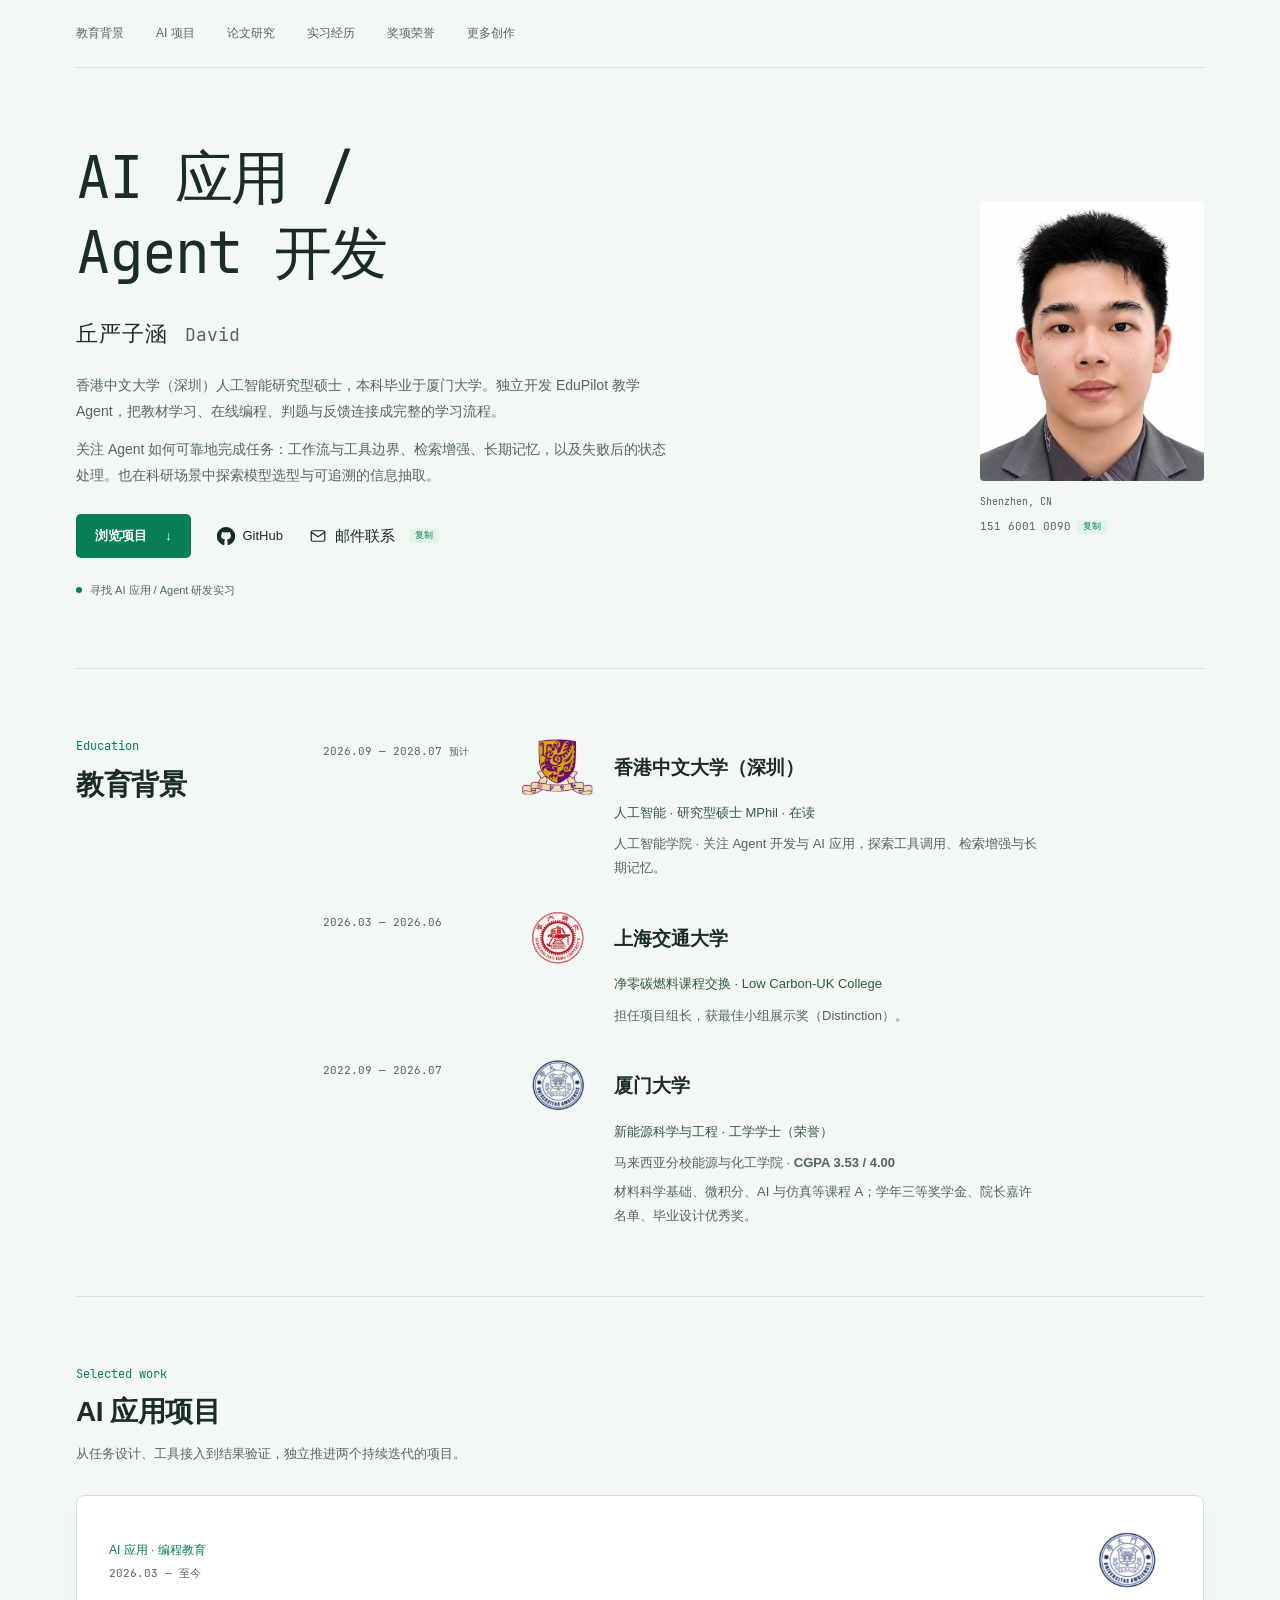
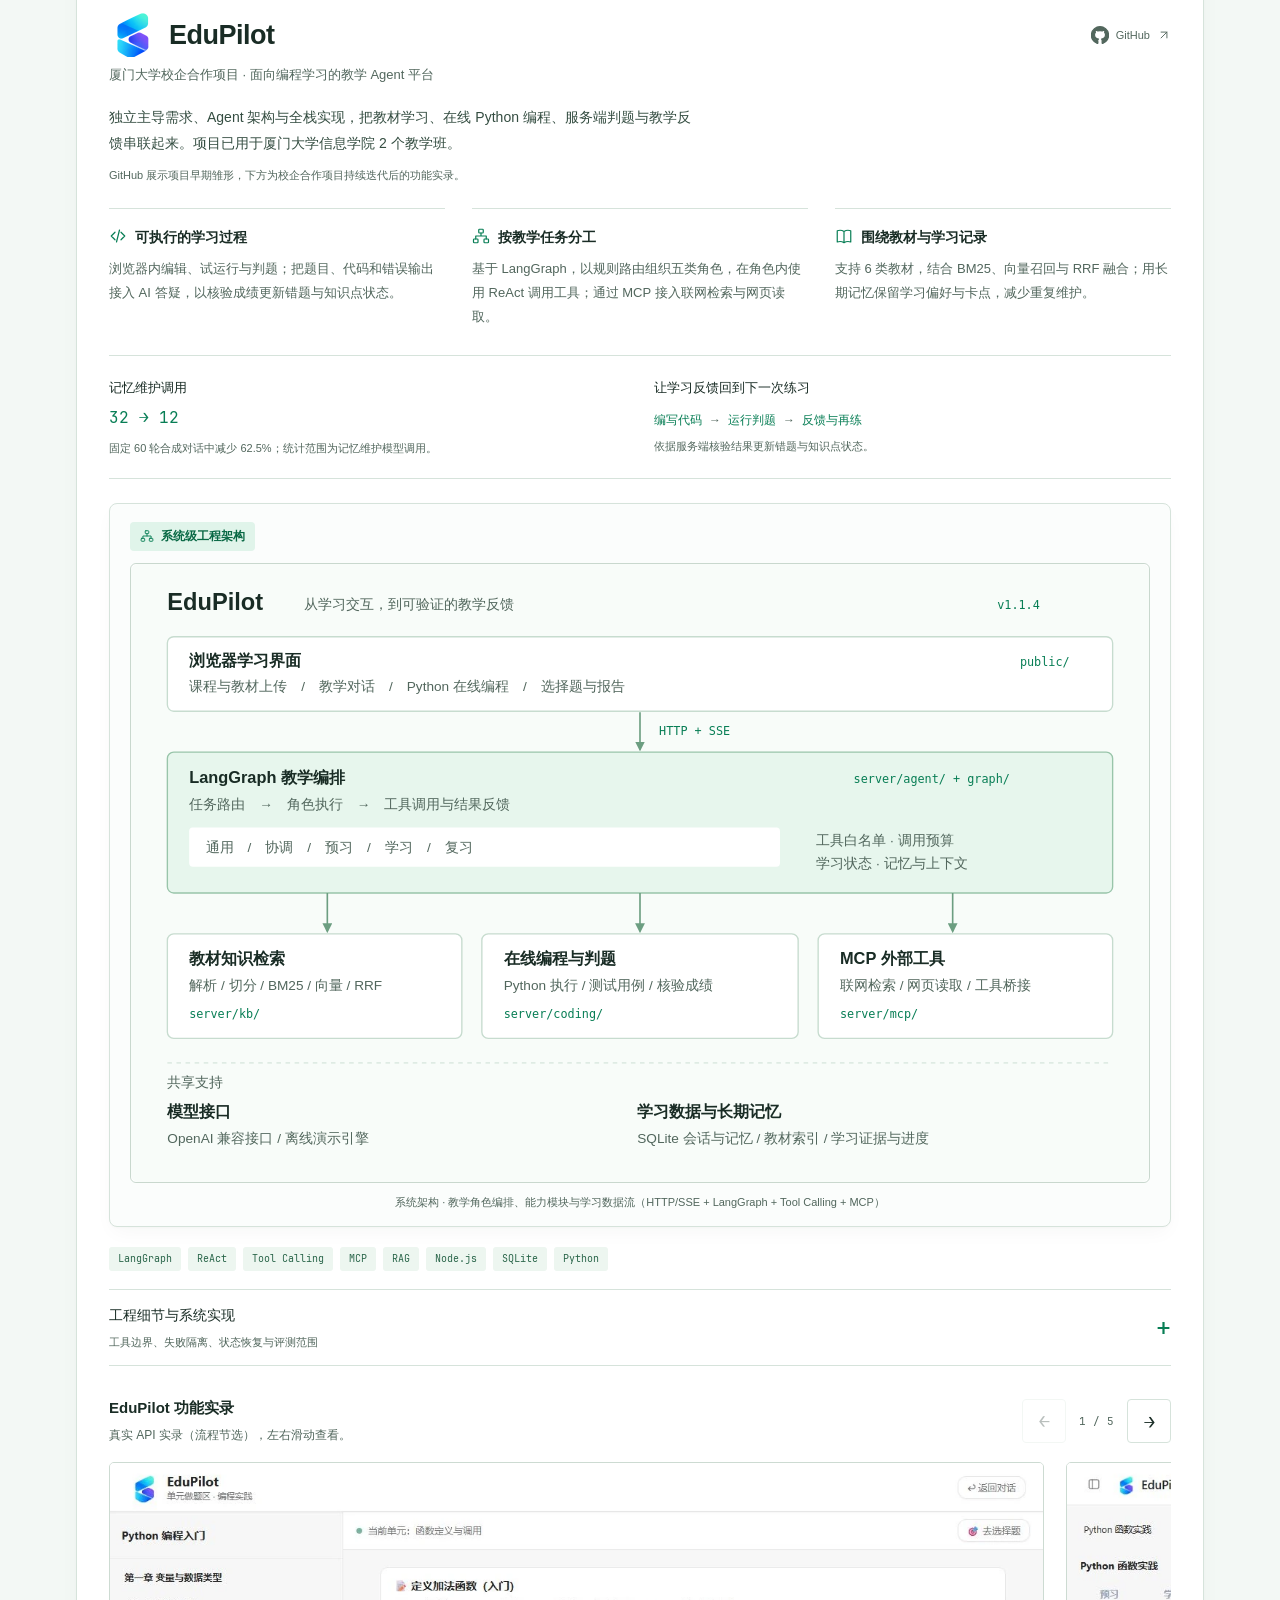
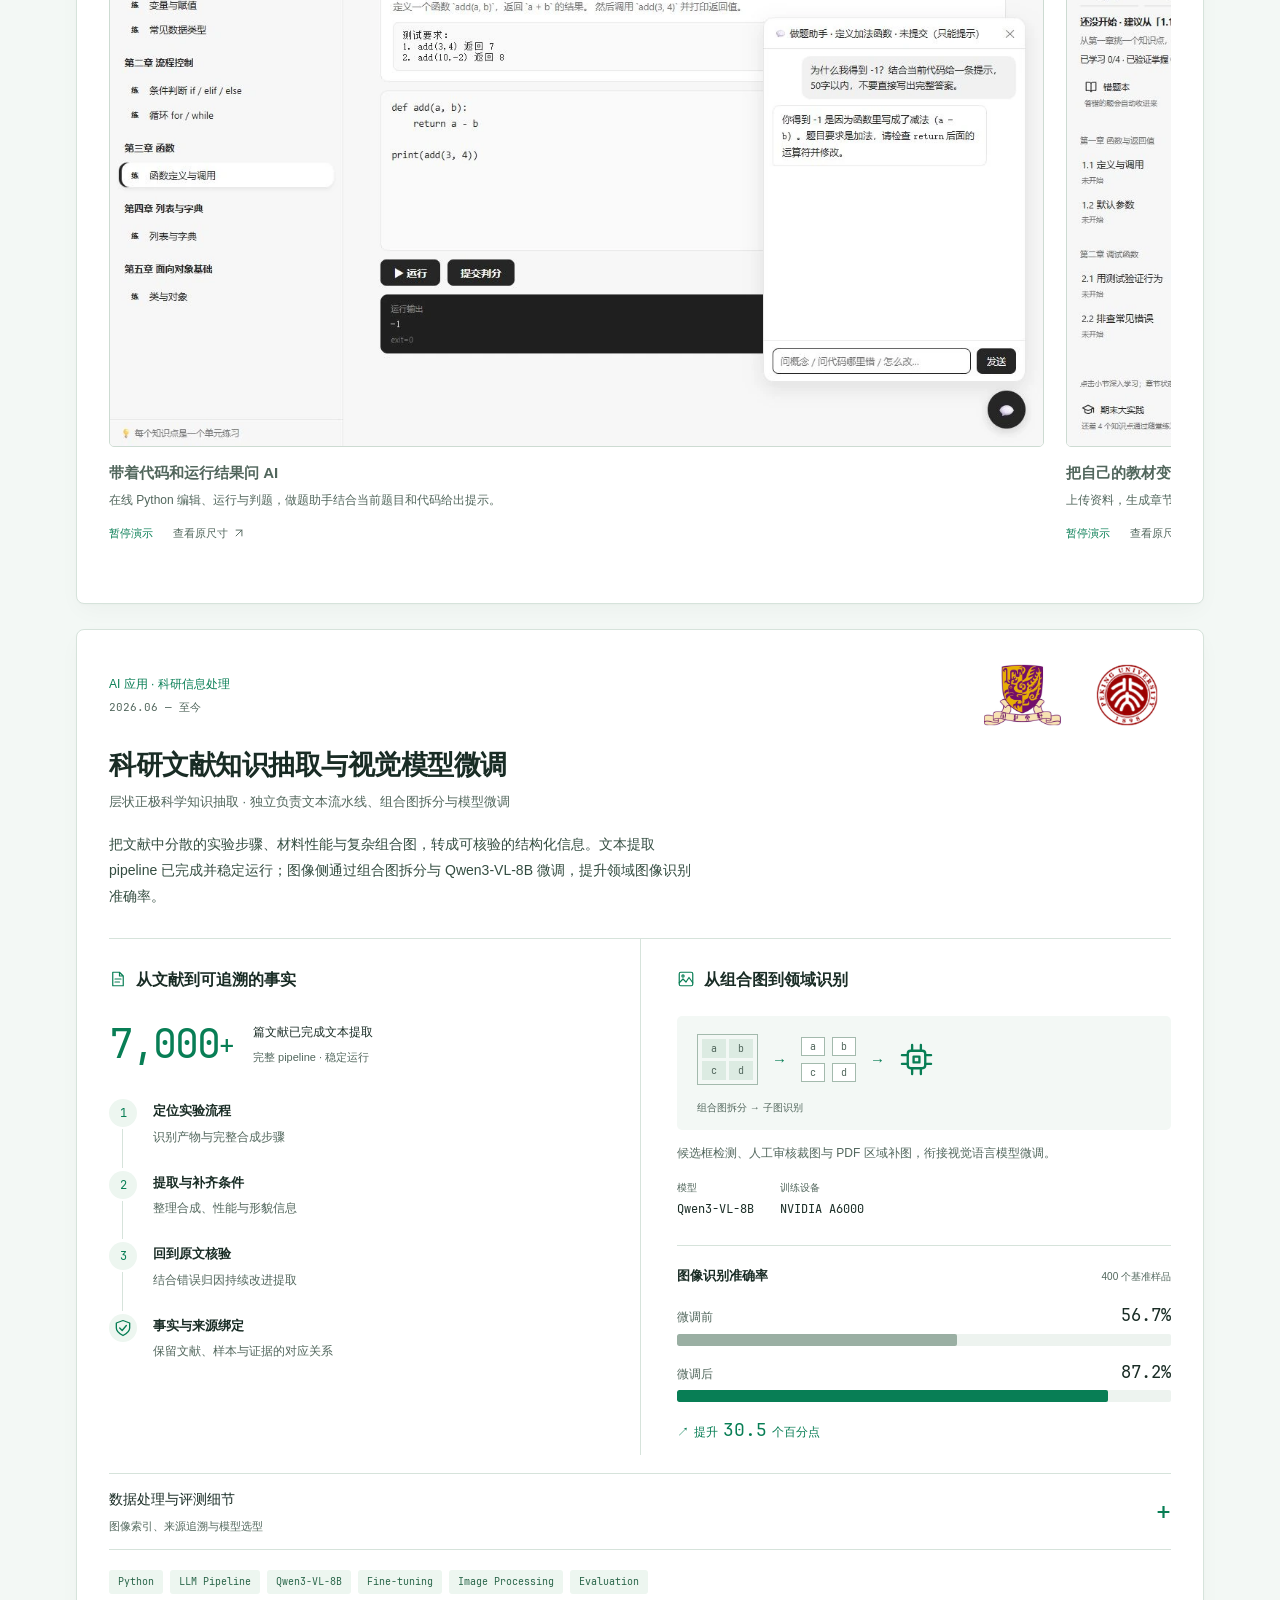
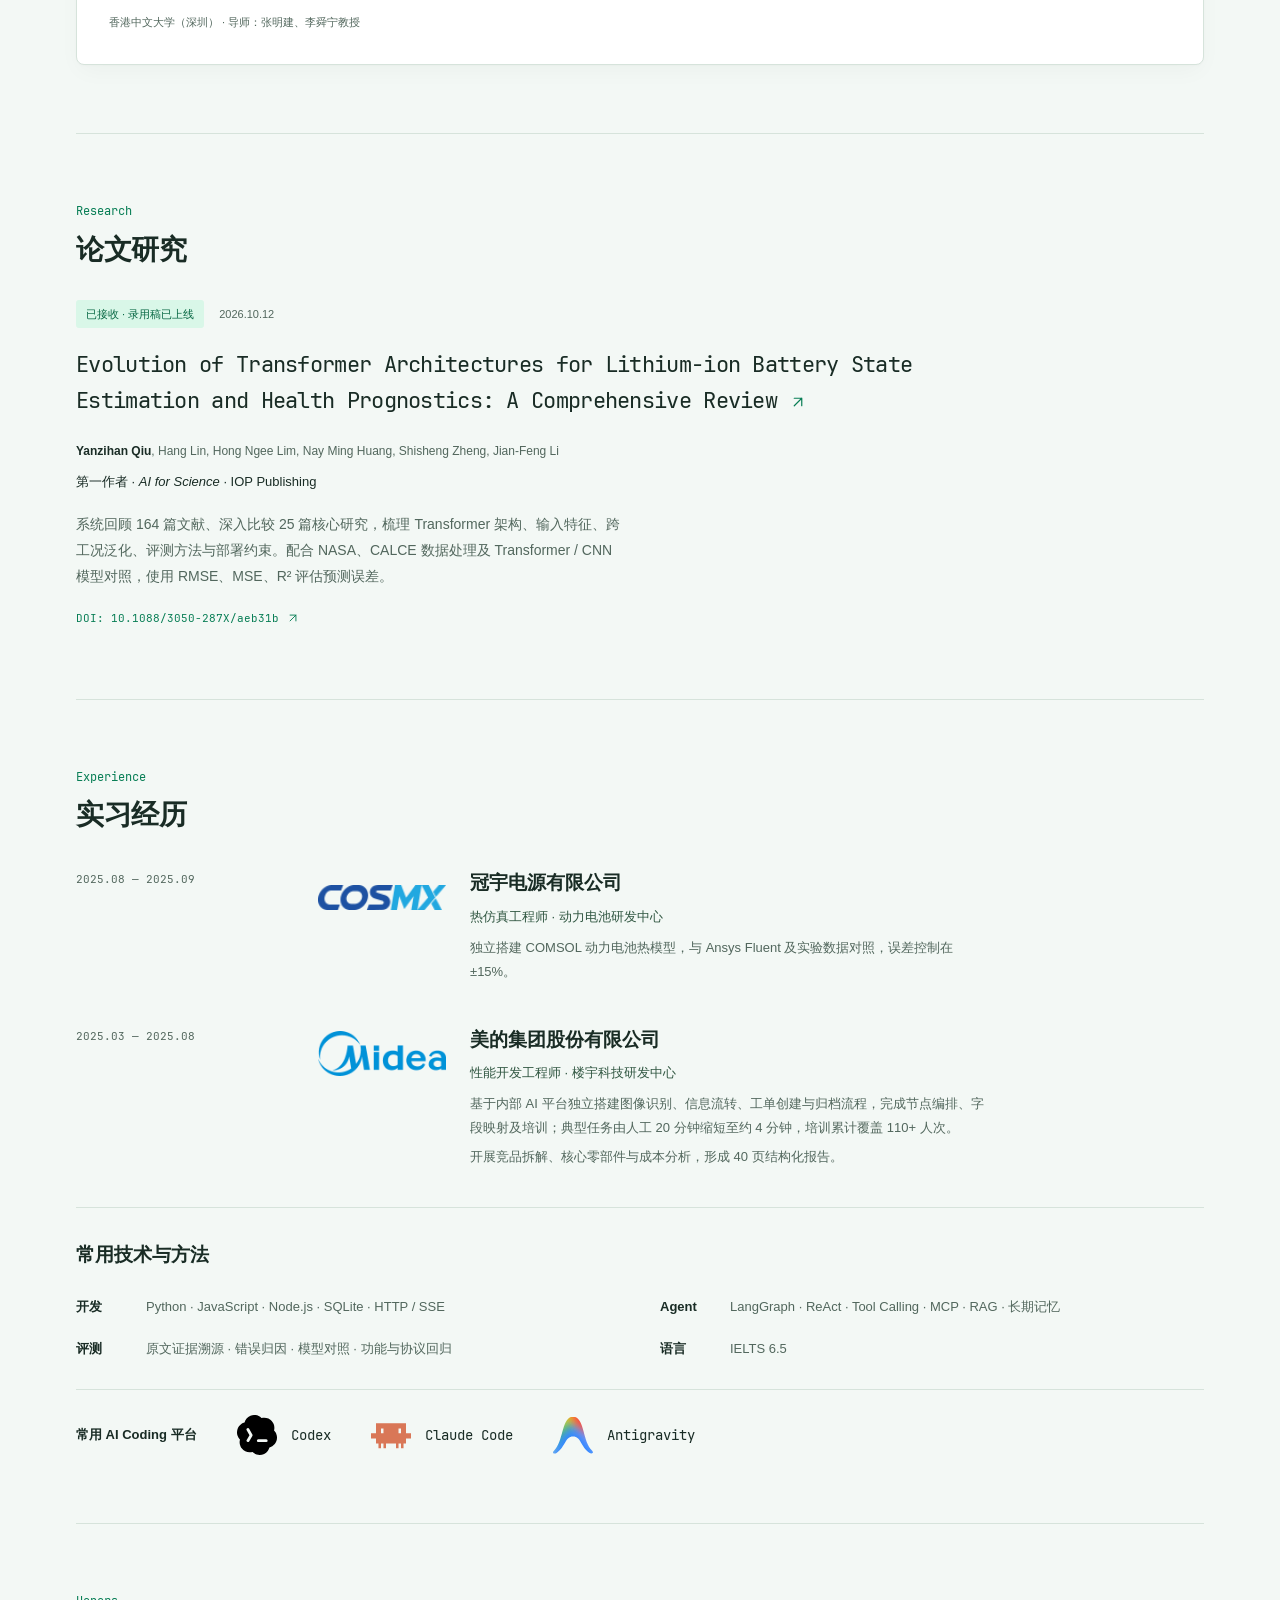
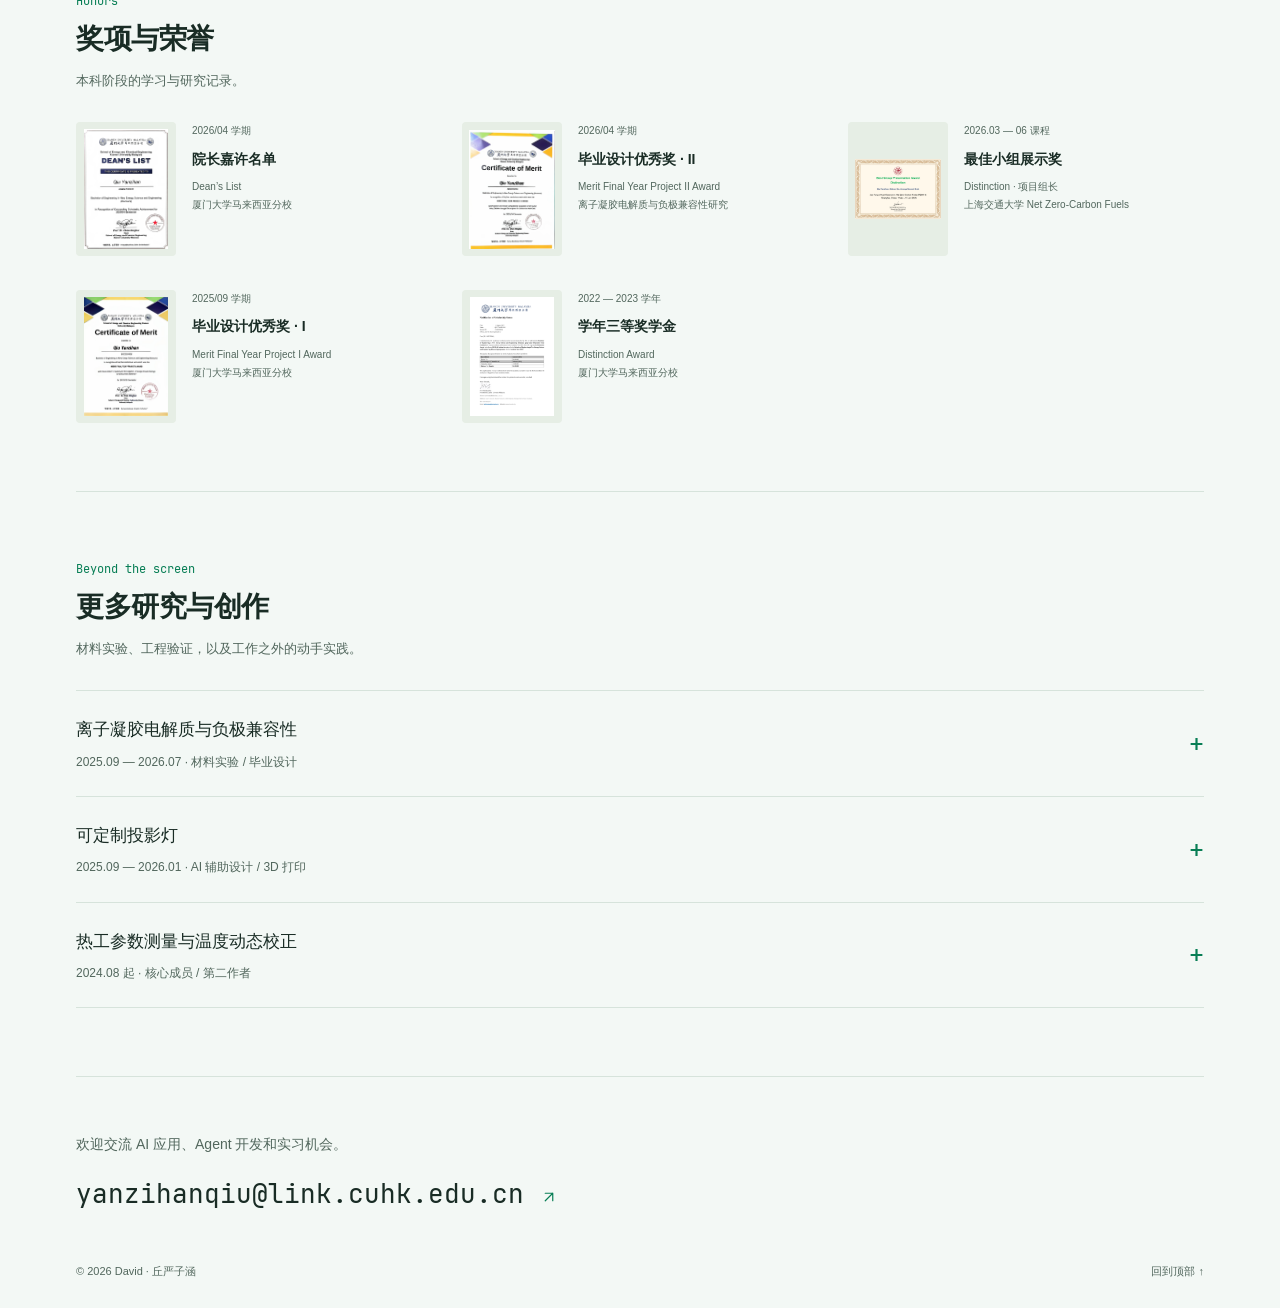
==== commit a9039e2b: "Remove prototype wording from EduPilot portfolio link" ====
--- a/index.html
+++ b/index.html
@@ -80,7 +80,7 @@
         <div class="section-heading"><p class="eyebrow">Selected work</p><h2 id="work-heading">AI 应用项目</h2><p>从任务设计、工具接入到结果验证，独立推进两个持续迭代的项目。</p></div>
         <article id="edupilot" class="project">
           <div class="project-meta"><div><span class="project-type">AI 应用 · 编程教育</span><span class="project-date">2026.03 — 至今</span></div><ul class="project-partners" aria-label="合作院校"><li><img src="images/school-xmu.webp" width="48" height="36" alt="厦门大学" title="厦门大学 · 校企合作项目" loading="lazy"></li></ul></div>
-          <div class="project-title"><h3 class="project-brand"><img class="project-logo" src="images/edupilot-mark.png" width="36" height="36" alt="" loading="lazy">EduPilot</h3><a class="repository-link" href="https://github.com/2092372408-pixel/EduPilot" target="_blank" rel="noopener noreferrer" aria-label="查看 EduPilot 早期项目雏形 GitHub 仓库"><svg class="icon" aria-hidden="true"><use href="#icon-github"/></svg>GitHub · 项目雏形<svg class="icon small" aria-hidden="true"><use href="#icon-arrow"/></svg></a></div>
+          <div class="project-title"><h3 class="project-brand"><img class="project-logo" src="images/edupilot-mark.png" width="36" height="36" alt="" loading="lazy">EduPilot</h3><a class="repository-link" href="https://github.com/2092372408-pixel/EduPilot" target="_blank" rel="noopener noreferrer" aria-label="查看 EduPilot GitHub 仓库"><svg class="icon" aria-hidden="true"><use href="#icon-github"/></svg>GitHub<svg class="icon small" aria-hidden="true"><use href="#icon-arrow"/></svg></a></div>
           <p class="project-subtitle">厦门大学校企合作项目 · 面向编程学习的教学 Agent 平台</p>
           <p>独立主导需求、Agent 架构与全栈实现，把教材学习、在线 Python 编程、服务端判题与教学反馈串联起来。项目已用于厦门大学信息学院 2 个教学班。</p>
           <p class="project-footnote prototype-note">GitHub 展示项目早期雏形，下方为校企合作项目持续迭代后的功能实录。</p>
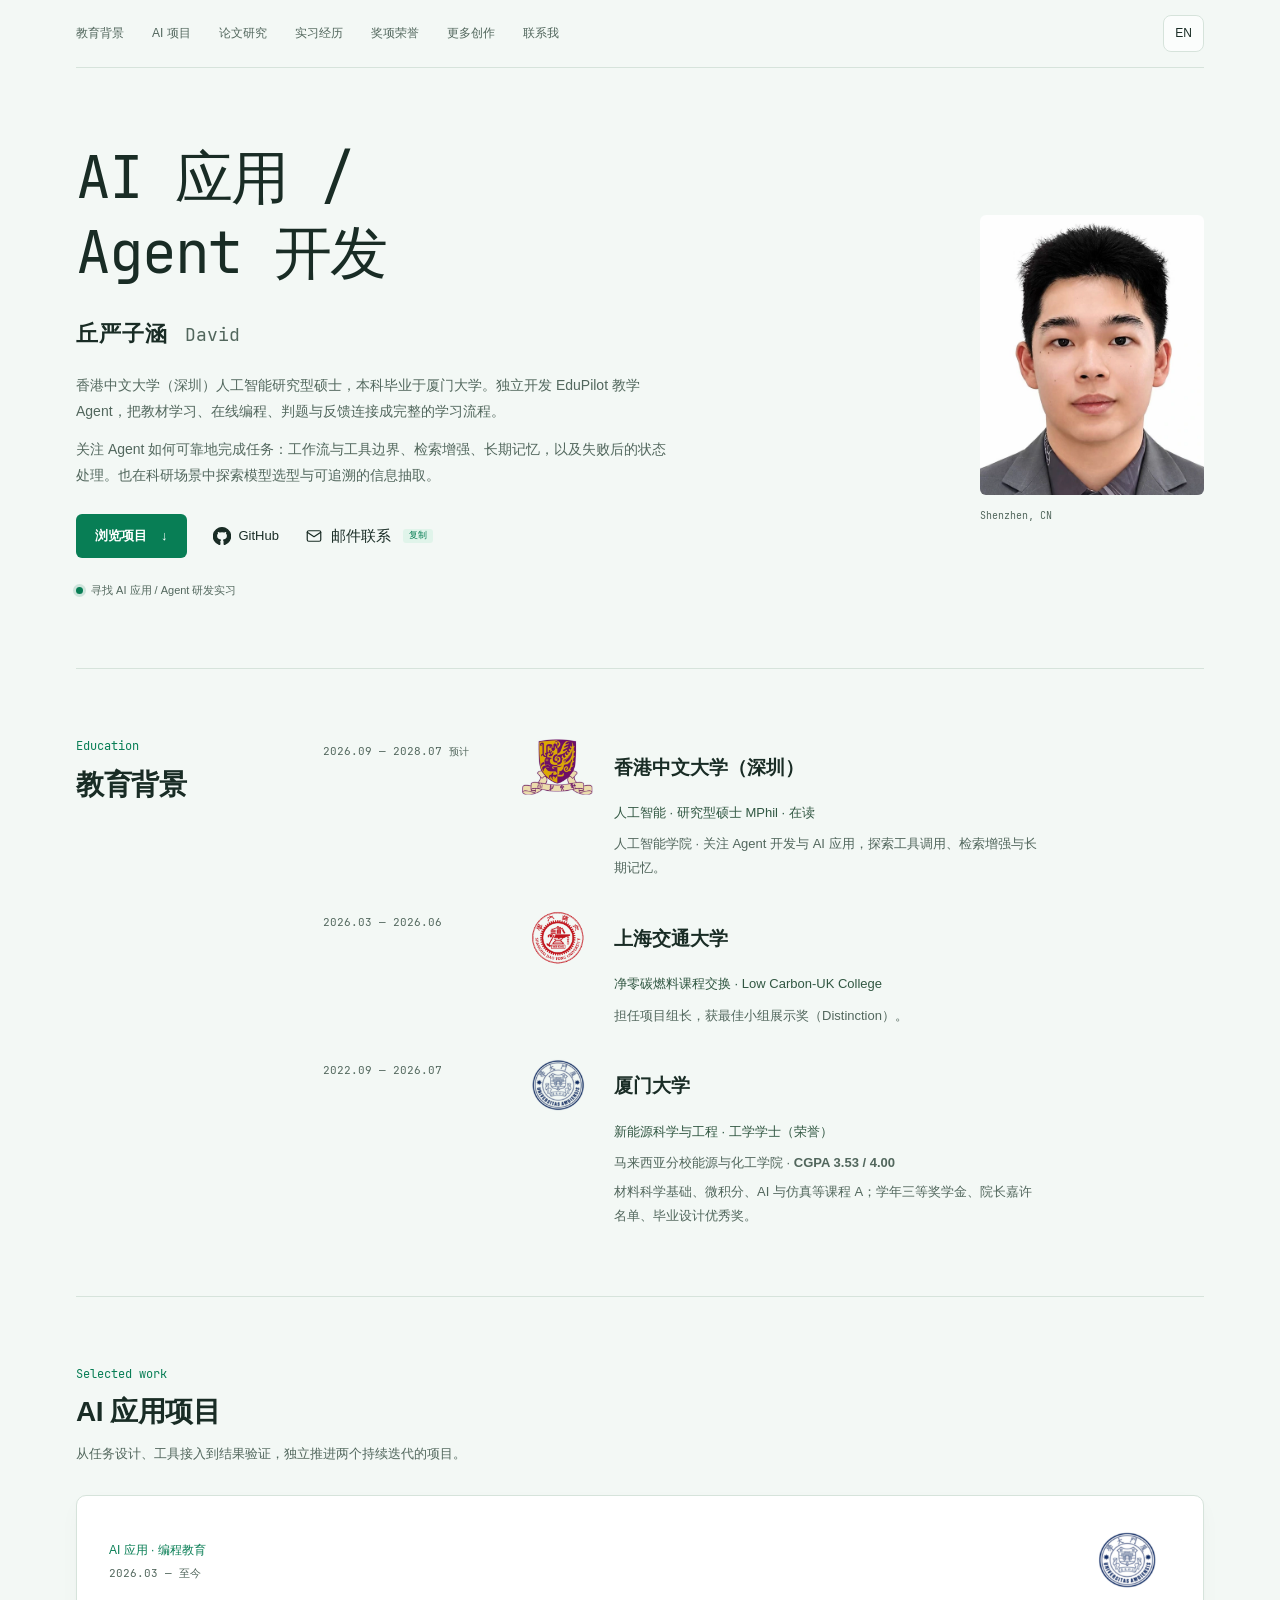
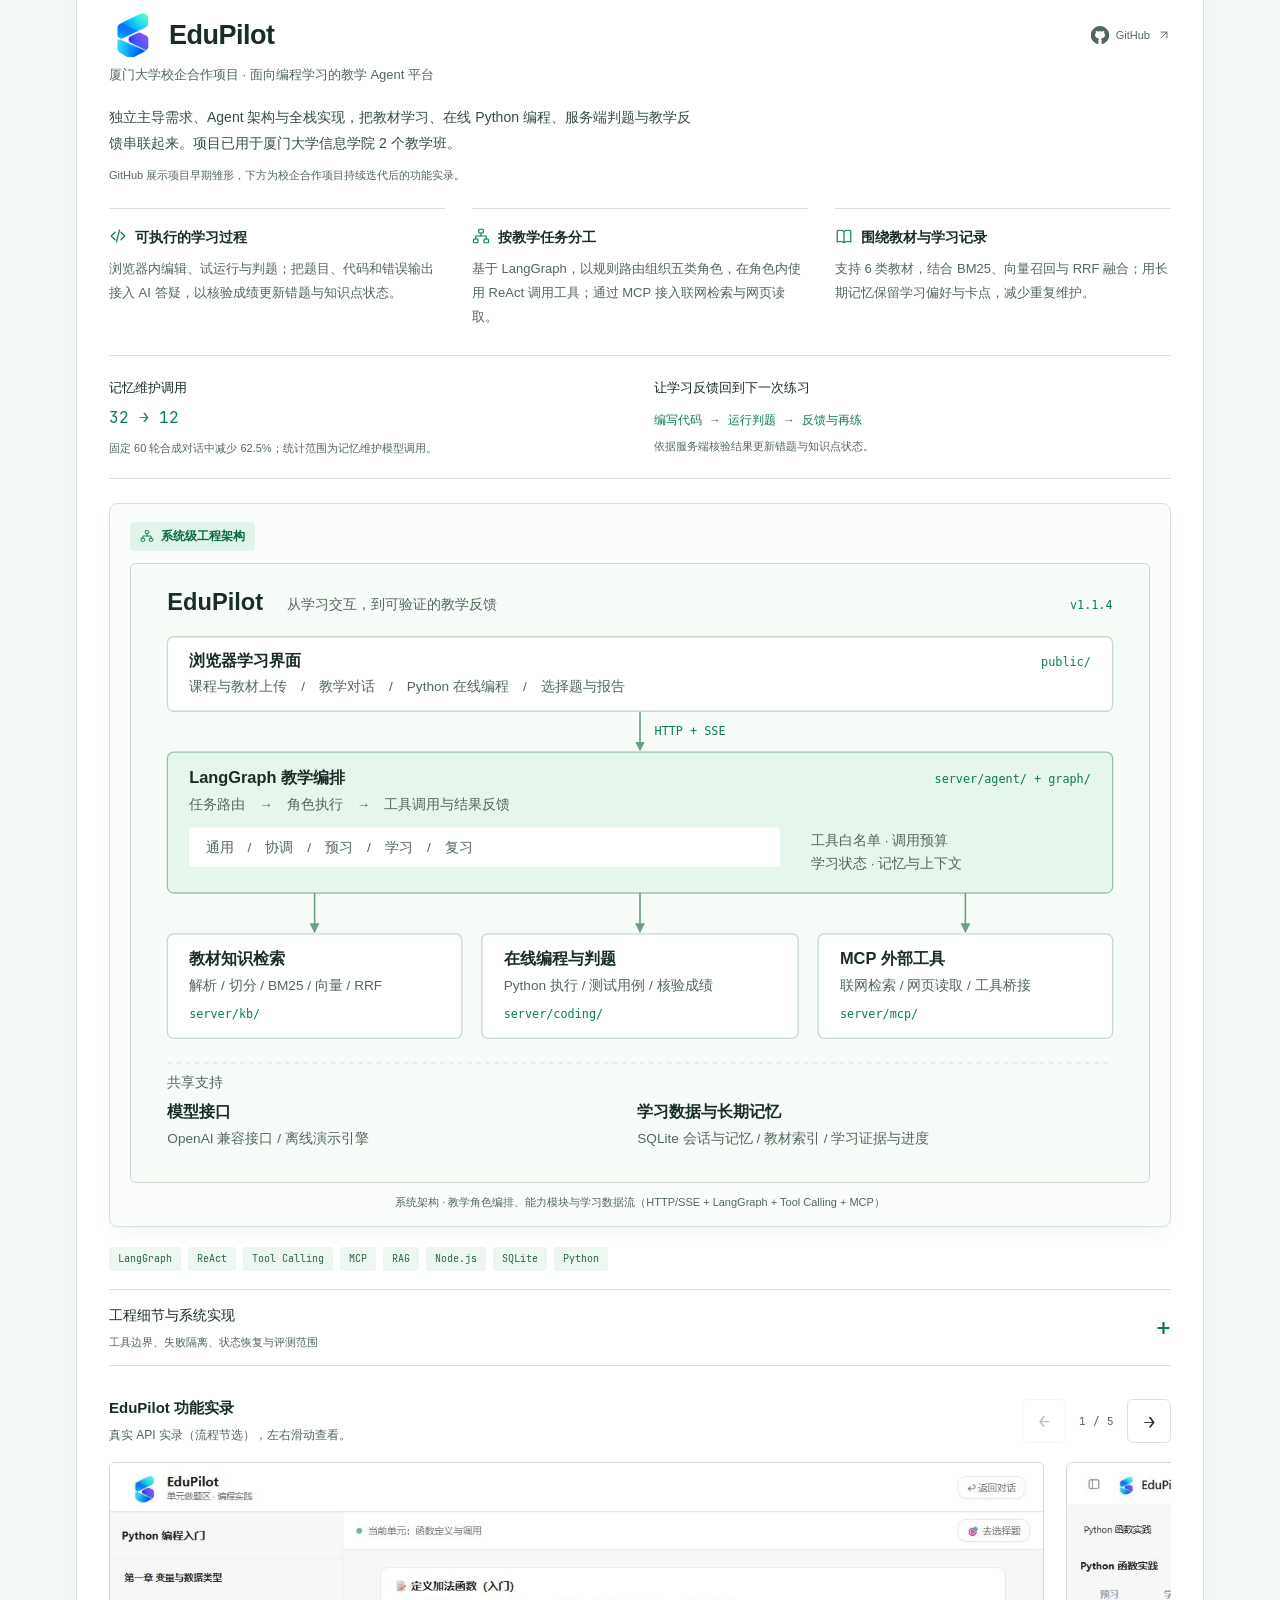
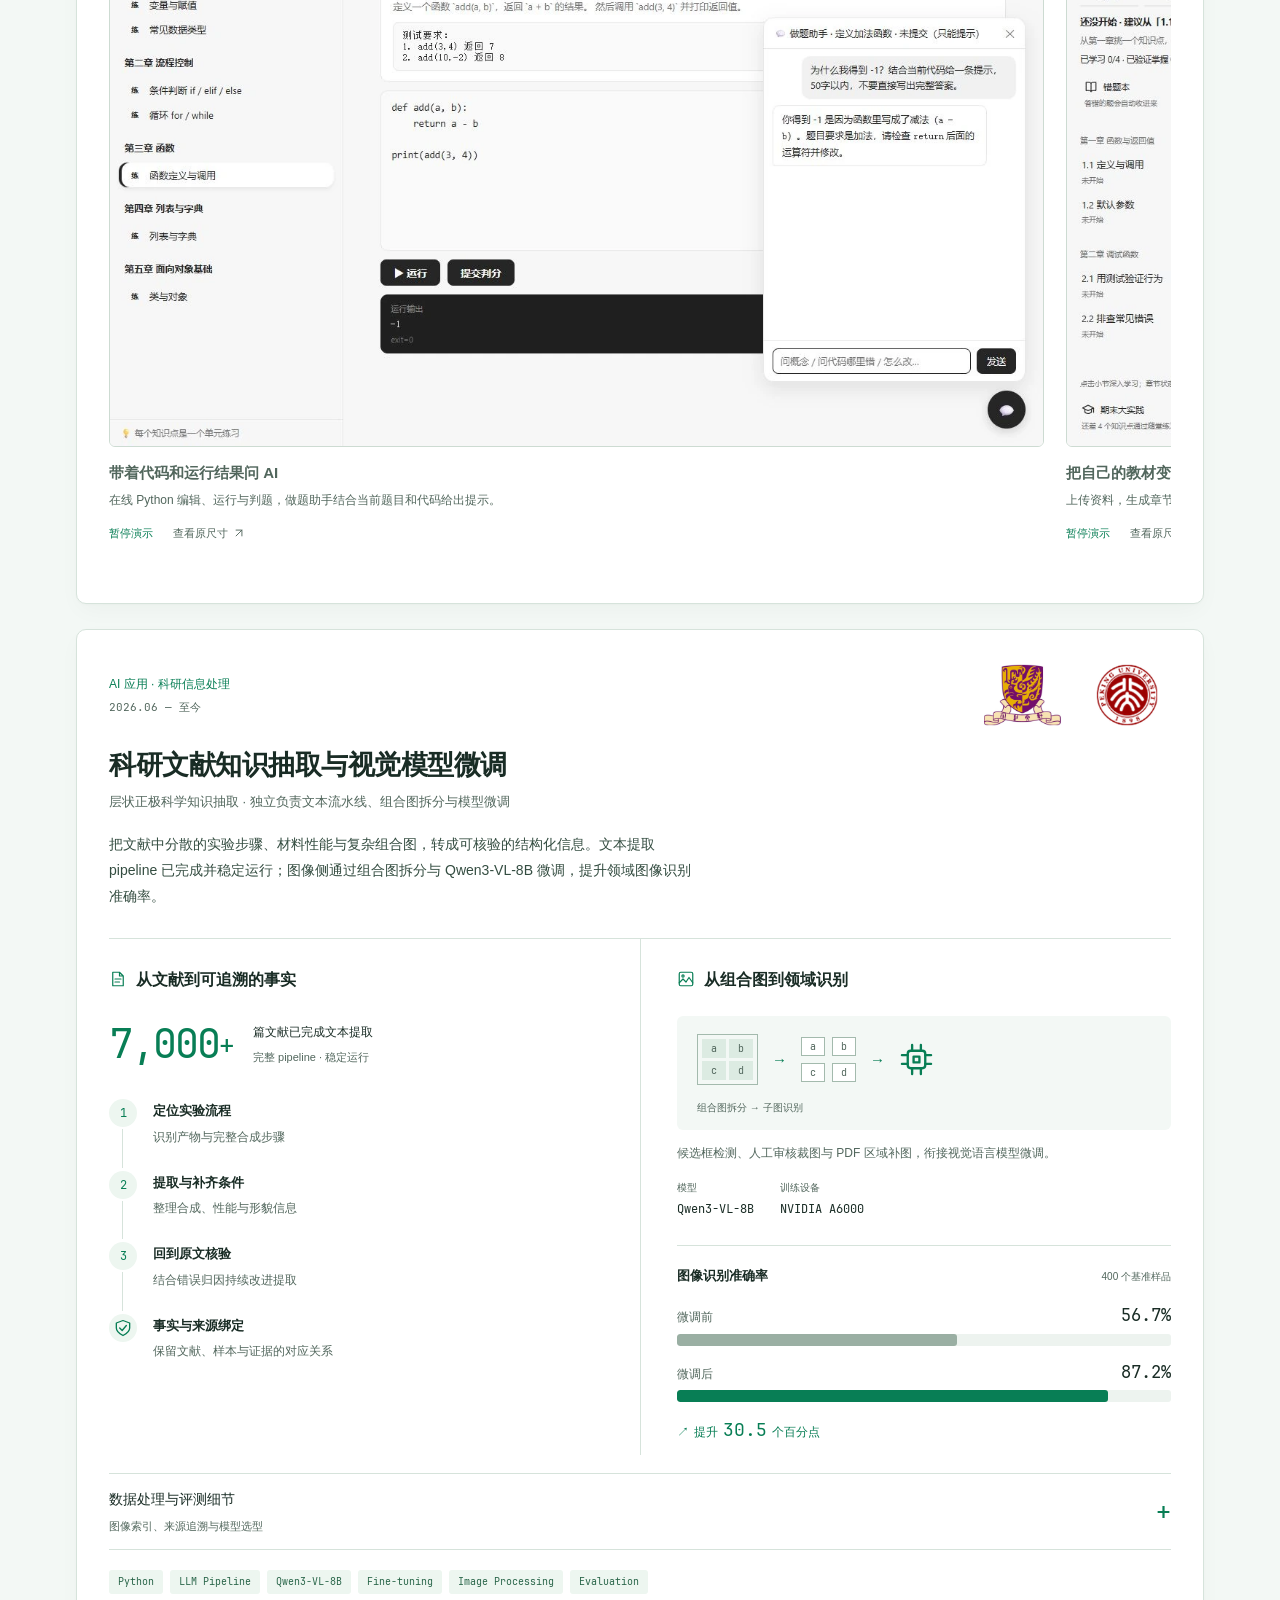
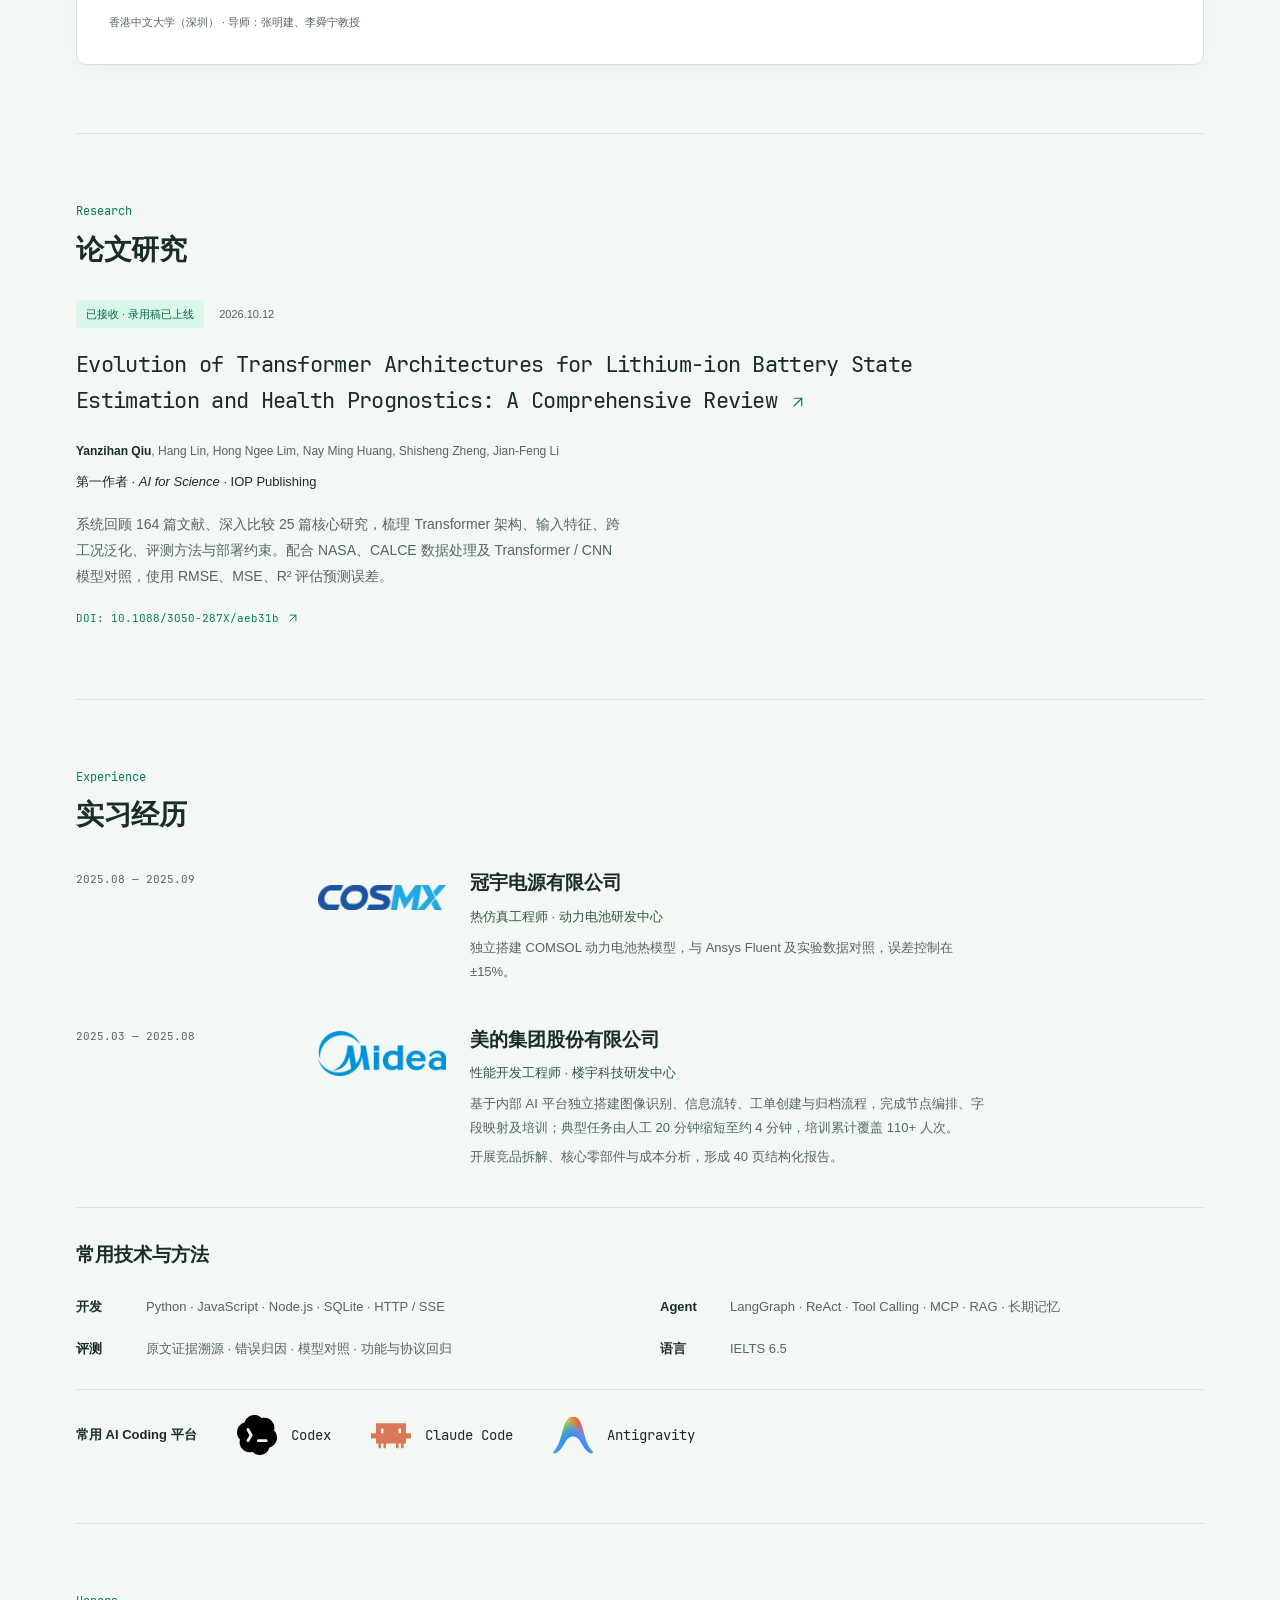
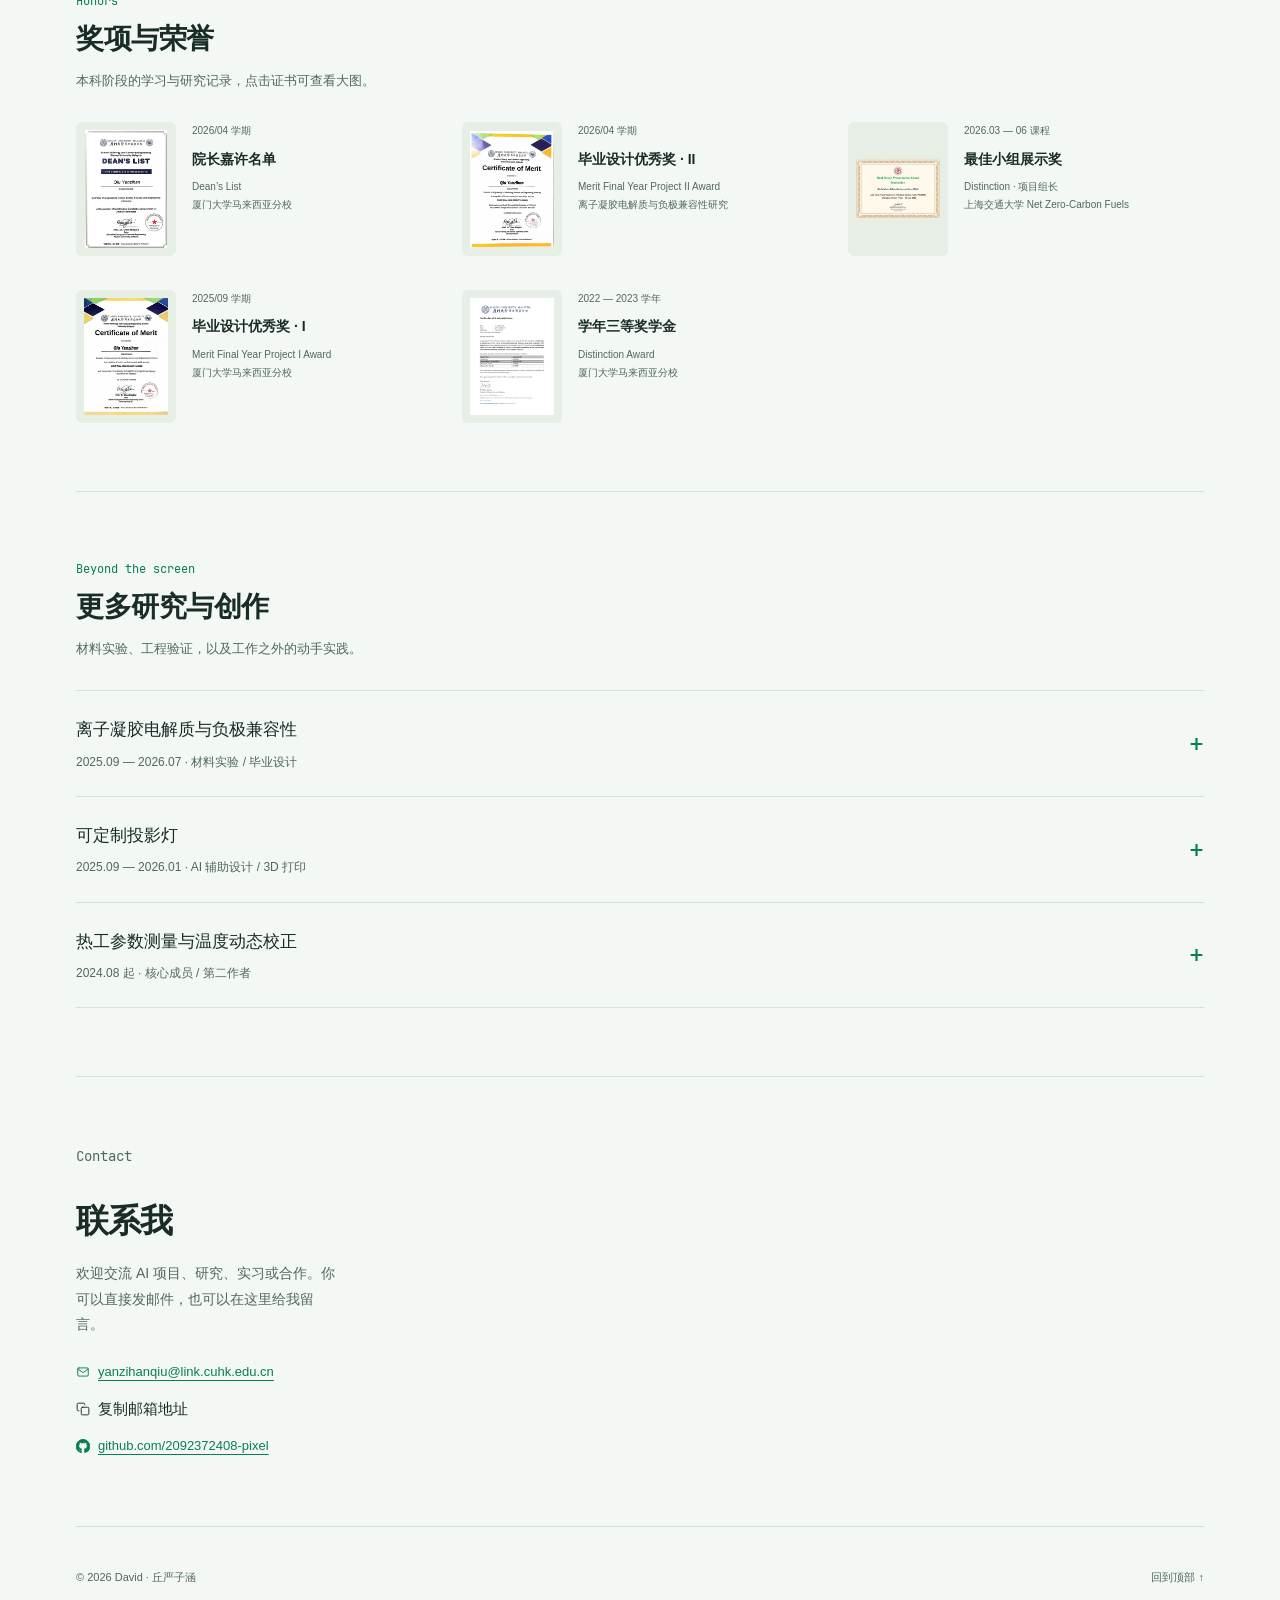
==== commit 3db35507: "feat(portfolio): redesign minimalist sprout assistant, remove phone PII, add SEO/OG cover, bilingual" ====
--- a/index.html
+++ b/index.html
@@ -4,18 +4,54 @@
   <meta charset="UTF-8">
   <meta name="viewport" content="width=device-width, initial-scale=1">
   <meta name="description" content="丘严子涵 David，香港中文大学（深圳）人工智能 MPhil。独立开发 EduPilot 教学 Agent，关注工具调用、RAG、长期记忆与可验证的 AI 应用。">
-  <meta name="robots" content="noindex, nofollow, noarchive, nosnippet">
   <meta name="theme-color" content="#f3f8f5">
   <meta property="og:type" content="website">
+  <meta property="og:locale" content="zh_CN">
+  <meta property="og:locale:alternate" content="en_US">
   <meta property="og:title" content="David 丘严子涵 · AI 应用与 Agent 开发">
   <meta property="og:description" content="香港中文大学（深圳）人工智能 MPhil。独立开发 EduPilot 教学 Agent，关注工具调用、RAG、长期记忆与可验证的 AI 应用。">
-  <meta property="og:url" content="https://2092372408-pixel.github.io/qiuyanzihan/">
-  <meta property="og:image" content="https://2092372408-pixel.github.io/qiuyanzihan/images/portrait.webp">
+  <meta property="og:url" content="https://qiuyanzihan.space/">
+  <meta property="og:image" content="https://qiuyanzihan.space/images/og-cover.png">
+  <meta property="og:image:width" content="1200">
+  <meta property="og:image:height" content="630">
+  <meta property="og:image:alt" content="David 丘严子涵 · AI 应用与 Agent 开发个人主页">
+  <meta name="twitter:card" content="summary_large_image">
+  <meta name="twitter:title" content="David 丘严子涵 · AI 应用与 Agent 开发">
+  <meta name="twitter:description" content="香港中文大学（深圳）人工智能 MPhil。独立开发 EduPilot 教学 Agent，关注工具调用、RAG、长期记忆与可验证的 AI 应用。">
+  <meta name="twitter:image" content="https://qiuyanzihan.space/images/og-cover.png">
   <title>David 丘严子涵 · AI 应用与 Agent 开发</title>
+  <link rel="canonical" href="https://qiuyanzihan.space/">
+  <link rel="alternate" hreflang="zh-CN" href="https://qiuyanzihan.space/">
+  <link rel="alternate" hreflang="en" href="https://qiuyanzihan.space/en.html">
+  <link rel="alternate" hreflang="x-default" href="https://qiuyanzihan.space/">
   <link rel="icon" href="favicon.svg" type="image/svg+xml">
   <link rel="preload" href="fonts/JetBrainsMono-Regular.woff2" as="font" type="font/woff2" crossorigin>
-  <link rel="stylesheet" href="styles.css?v=20261027-polish">
-  <script src="script.js?v=20261027-polish" defer></script>
+  <link rel="stylesheet" href="styles.css?v=20261124-3">
+  <script src="script.js?v=20261124-3" defer></script>
+  <script src="portfolio.js?v=20261124-3" defer></script>
+  <script type="application/ld+json">
+  {
+    "@context": "https://schema.org",
+    "@type": "Person",
+    "name": "丘严子涵",
+    "alternateName": "David Qiu",
+    "url": "https://qiuyanzihan.space/",
+    "image": "https://qiuyanzihan.space/images/portrait.webp",
+    "jobTitle": "AI Application & Agent Developer",
+    "affiliation": {
+      "@type": "CollegeOrUniversity",
+      "name": "The Chinese University of Hong Kong, Shenzhen"
+    },
+    "alumniOf": {
+      "@type": "CollegeOrUniversity",
+      "name": "Xiamen University"
+    },
+    "email": "mailto:yanzihanqiu@link.cuhk.edu.cn",
+    "sameAs": [
+      "https://github.com/2092372408-pixel"
+    ]
+  }
+  </script>
 </head>
 <body>
   <a class="skip-link" href="#main">跳到主要内容</a>
@@ -32,6 +68,9 @@
     <symbol id="icon-chip" viewBox="0 0 24 24"><rect x="6" y="6" width="12" height="12" rx="2"/><path d="M9 2v4m6-4v4M9 18v4m6-4v4M2 9h4m-4 6h4m12-6h4m-4 6h4M10 10h4v4h-4Z"/></symbol>
     <symbol id="icon-check" viewBox="0 0 24 24"><path d="m8 12 3 3 5-6M12 3l8 3v6c0 4-4 7-8 9-4-2-8-5-8-9V6Z"/></symbol>
     <symbol id="icon-copy" viewBox="0 0 24 24"><rect x="9" y="9" width="13" height="13" rx="2"/><path d="M5 15H4a2 2 0 0 1-2-2V4a2 2 0 0 1 2-2h9a2 2 0 0 1 2 2v1"/></symbol>
+    <symbol id="icon-refresh" viewBox="0 0 24 24"><path d="M21 12a9 9 0 1 1-2.64-6.36M21 4v5h-5"/></symbol>
+    <symbol id="icon-close" viewBox="0 0 24 24"><path d="M18 6 6 18M6 6l12 12"/></symbol>
+    <symbol id="icon-send" viewBox="0 0 24 24"><path d="M12 19V5m-6 6 6-6 6 6"/></symbol>
   </svg>
 
   <div class="site-shell">
@@ -43,7 +82,9 @@
         <a href="#experience">实习经历</a>
         <a href="#honors">奖项荣誉</a>
         <a href="#more">更多创作</a>
+        <a href="#contact">联系我</a>
       </nav>
+      <a class="language-link" href="en.html" lang="en" hreflang="en" aria-label="Switch to English">EN</a>
     </header>
 
     <main id="main">
@@ -63,7 +104,6 @@
         <aside class="hero-profile" aria-label="个人肖像与所在地">
           <div class="portrait-wrap"><img class="portrait" src="images/portrait.webp" srcset="images/portrait.webp 544w, images/portrait@2x.webp 800w" sizes="(max-width: 600px) 144px, 224px" width="544" height="680" alt="David 丘严子涵的个人肖像" fetchpriority="high" decoding="sync"></div>
           <div class="portrait-caption"><span>Shenzhen, CN</span></div>
-          <button type="button" class="profile-phone copy-trigger" data-copy="15160010090" data-tip="电话号码" title="点击复制电话号码"><span>151 6001 0090</span><span class="copy-badge">复制</span></button>
         </aside>
       </section>
 
@@ -190,13 +230,13 @@
       </section>
 
       <section id="honors" aria-labelledby="honors-heading">
-        <div class="section-heading"><p class="eyebrow">Honors</p><h2 id="honors-heading">奖项与荣誉</h2><p>本科阶段的学习与研究记录。</p></div>
+        <div class="section-heading"><p class="eyebrow">Honors</p><h2 id="honors-heading">奖项与荣誉</h2><p>本科阶段的学习与研究记录，点击证书可查看大图。</p></div>
         <div class="honors-grid">
-          <article class="honor"><div class="certificate-frame"><img src="images/award-deans-list.webp" width="1437" height="2048" alt="厦门大学马来西亚分校院长嘉许名单证书" loading="lazy"></div><p class="honor-date">2026/04 学期</p><h3>院长嘉许名单</h3><p>Dean’s List<br>厦门大学马来西亚分校</p></article>
-          <article class="honor"><div class="certificate-frame"><img src="images/award-fyp-ii.webp" width="1479" height="2048" alt="厦门大学马来西亚分校毕业设计第二阶段优秀奖证书" loading="lazy"></div><p class="honor-date">2026/04 学期</p><h3>毕业设计优秀奖 · II</h3><p>Merit Final Year Project II Award<br>离子凝胶电解质与负极兼容性研究</p></article>
-          <article class="honor"><div class="certificate-frame"><img src="images/cert2_new.jpg" width="1024" height="722" alt="上海交通大学净零碳燃料课程最佳小组展示奖 Distinction 证书" loading="lazy"></div><p class="honor-date">2026.03 — 06 课程</p><h3>最佳小组展示奖</h3><p>Distinction · 项目组长<br>上海交通大学 Net Zero-Carbon Fuels</p></article>
-          <article class="honor"><div class="certificate-frame"><img src="images/cert.jpg" alt="厦门大学马来西亚分校毕业设计第一阶段优秀奖证书" loading="lazy"></div><p class="honor-date">2025/09 学期</p><h3>毕业设计优秀奖 · I</h3><p>Merit Final Year Project I Award<br>厦门大学马来西亚分校</p></article>
-          <article class="honor"><div class="certificate-frame"><img src="images/award-scholarship-2023.webp" width="1698" height="2400" alt="厦门大学马来西亚分校 2023 年 Distinction Award 奖学金通知书" loading="lazy"></div><p class="honor-date">2022 — 2023 学年</p><h3>学年三等奖学金</h3><p>Distinction Award<br>厦门大学马来西亚分校</p></article>
+          <article class="honor"><button type="button" class="certificate-frame certificate-trigger" data-full="images/award-deans-list.webp" data-caption="院长嘉许名单 · Dean’s List（厦门大学马来西亚分校，2026/04 学期）" aria-label="查看大图：院长嘉许名单证书"><img src="images/award-deans-list-thumb.webp" width="320" height="456" alt="厦门大学马来西亚分校院长嘉许名单证书" loading="lazy"><span class="cert-zoom-hint" aria-hidden="true"><svg class="icon small"><use href="#icon-expand"/></svg></span></button><p class="honor-date">2026/04 学期</p><h3>院长嘉许名单</h3><p>Dean’s List<br>厦门大学马来西亚分校</p></article>
+          <article class="honor"><button type="button" class="certificate-frame certificate-trigger" data-full="images/award-fyp-ii.webp" data-caption="毕业设计优秀奖 · II · Merit Final Year Project II Award（2026/04 学期）" aria-label="查看大图：毕业设计第二阶段优秀奖证书"><img src="images/award-fyp-ii-thumb.webp" width="320" height="443" alt="厦门大学马来西亚分校毕业设计第二阶段优秀奖证书" loading="lazy"><span class="cert-zoom-hint" aria-hidden="true"><svg class="icon small"><use href="#icon-expand"/></svg></span></button><p class="honor-date">2026/04 学期</p><h3>毕业设计优秀奖 · II</h3><p>Merit Final Year Project II Award<br>离子凝胶电解质与负极兼容性研究</p></article>
+          <article class="honor"><button type="button" class="certificate-frame certificate-trigger" data-full="images/cert2_new.webp" data-caption="最佳小组展示奖 · Distinction（上海交通大学 Net Zero-Carbon Fuels，2026.03 — 06）" aria-label="查看大图：上海交通大学最佳小组展示奖证书"><img src="images/cert2_new-thumb.webp" width="320" height="226" alt="上海交通大学净零碳燃料课程最佳小组展示奖 Distinction 证书" loading="lazy"><span class="cert-zoom-hint" aria-hidden="true"><svg class="icon small"><use href="#icon-expand"/></svg></span></button><p class="honor-date">2026.03 — 06 课程</p><h3>最佳小组展示奖</h3><p>Distinction · 项目组长<br>上海交通大学 Net Zero-Carbon Fuels</p></article>
+          <article class="honor"><button type="button" class="certificate-frame certificate-trigger" data-full="images/cert.webp" data-caption="毕业设计优秀奖 · I · Merit Final Year Project I Award（2025/09 学期）" aria-label="查看大图：毕业设计第一阶段优秀奖证书"><img src="images/cert-thumb.webp" width="320" height="451" alt="厦门大学马来西亚分校毕业设计第一阶段优秀奖证书" loading="lazy"><span class="cert-zoom-hint" aria-hidden="true"><svg class="icon small"><use href="#icon-expand"/></svg></span></button><p class="honor-date">2025/09 学期</p><h3>毕业设计优秀奖 · I</h3><p>Merit Final Year Project I Award<br>厦门大学马来西亚分校</p></article>
+          <article class="honor"><button type="button" class="certificate-frame certificate-trigger" data-full="images/award-scholarship-2023.webp" data-caption="学年三等奖学金 · Distinction Award（厦门大学马来西亚分校，2022 — 2023 学年）" aria-label="查看大图：2023 年奖学金通知书"><img src="images/award-scholarship-2023-thumb.webp" width="320" height="452" alt="厦门大学马来西亚分校 2023 年 Distinction Award 奖学金通知书" loading="lazy"><span class="cert-zoom-hint" aria-hidden="true"><svg class="icon small"><use href="#icon-expand"/></svg></span></button><p class="honor-date">2022 — 2023 学年</p><h3>学年三等奖学金</h3><p>Distinction Award<br>厦门大学马来西亚分校</p></article>
         </div>
       </section>
 
@@ -207,9 +247,81 @@
         <details class="archive"><summary><span><strong>热工参数测量与温度动态校正</strong><span class="archive-meta">2024.08 起 · 核心成员 / 第二作者</span></span><span class="disclosure-icon" aria-hidden="true">+</span></summary><div class="archive-content"><p>搭建 T 型热电偶与红外测温联合平台，完成 20+ 组实验与 10 万+ 数据清洗分析；参与动态校正模型与实验框架设计，测温精度提升 32%。</p><p class="project-footnote">厦门大学与福建中烟集团 · 导师：张尧立教授</p></div></details>
       </section>
 
-      <footer><p>欢迎交流 AI 应用、Agent 开发和实习机会。</p><a class="footer-email copy-trigger" href="mailto:yanzihanqiu@link.cuhk.edu.cn" data-copy="yanzihanqiu@link.cuhk.edu.cn" data-tip="邮箱" title="点击发邮件或复制邮箱">yanzihanqiu@link.cuhk.edu.cn <svg class="icon" aria-hidden="true"><use href="#icon-arrow"/></svg></a><div class="footer-bottom"><span>© 2026 David · 丘严子涵</span><a href="#about">回到顶部 ↑</a></div></footer>
+      <section id="contact" class="portfolio-contact" aria-labelledby="contact-title">
+        <div class="contact-overview">
+          <p class="eyebrow">Contact</p>
+          <h2 id="contact-title">联系我</h2>
+          <p>欢迎交流 AI 项目、研究、实习或合作。你可以直接发邮件，也可以在这里给我留言。</p>
+          <address aria-label="公开联系方式">
+            <a class="contact-email-link" href="mailto:yanzihanqiu@link.cuhk.edu.cn"><svg class="icon small" aria-hidden="true"><use href="#icon-mail"/></svg>yanzihanqiu@link.cuhk.edu.cn</a>
+            <button type="button" class="text-link copy-trigger contact-copy-btn" data-copy="yanzihanqiu@link.cuhk.edu.cn" data-tip="邮箱"><svg class="icon small" aria-hidden="true"><use href="#icon-copy"/></svg><span>复制邮箱地址</span></button>
+            <a class="contact-github-link" href="https://github.com/2092372408-pixel" target="_blank" rel="noopener noreferrer"><svg class="icon small" aria-hidden="true"><use href="#icon-github"/></svg>github.com/2092372408-pixel</a>
+          </address>
+        </div>
+        <form class="contact-form" action="/api/portfolio/contact" method="post" hidden aria-describedby="contact-privacy">
+          <h3>给我留言</h3>
+          <div class="contact-fields">
+            <label>怎么称呼你（选填）<input name="name" autocomplete="name" maxlength="60"></label>
+            <label>你的联系方式（邮箱、微信或电话）<input name="contact" required maxlength="160"></label>
+          </div>
+          <label>你想聊什么<textarea name="message" required maxlength="600" rows="4"></textarea></label>
+          <input type="text" name="website" hidden autocomplete="off" tabindex="-1" aria-hidden="true">
+          <div class="contact-actions"><button type="submit">发送留言</button><p id="contact-privacy">留言和联系方式仅供站主查看和回复。</p></div>
+          <p class="contact-status" role="status" hidden></p>
+        </form>
+      </section>
+      <footer><div class="footer-bottom"><span>© 2026 David · 丘严子涵</span><a href="#about">回到顶部 ↑</a></div></footer>
     </main>
   </div>
+
+  <dialog id="cert-dialog" class="cert-dialog" aria-labelledby="cert-dialog-caption">
+    <div class="cert-dialog-bar">
+      <p id="cert-dialog-caption" class="cert-dialog-caption"></p>
+      <div class="cert-dialog-actions">
+        <a id="cert-dialog-raw" class="cert-dialog-raw" href="#" target="_blank" rel="noopener noreferrer">新标签打开 <svg class="icon small" aria-hidden="true"><use href="#icon-arrow"/></svg></a>
+        <button type="button" class="cert-dialog-close" aria-label="关闭大图预览">×</button>
+      </div>
+    </div>
+    <div class="cert-dialog-body">
+      <img id="cert-dialog-img" src="" alt="">
+    </div>
+  </dialog>
+
   <div id="toast" class="toast" role="status" aria-live="polite" aria-hidden="true"></div>
+
+  <aside id="portfolio-assistant" hidden>
+    <button class="assistant-launch" type="button" aria-label="打开简历小助手" aria-expanded="false" aria-controls="assistant-panel">
+      <img class="assistant-mascot" src="images/assistant-sprout.webp" alt="" width="76" height="76" decoding="async">
+    </button>
+    <p class="assistant-hint" hidden></p>
+    <section id="assistant-panel" class="assistant-panel" aria-labelledby="assistant-title" hidden>
+      <header class="assistant-top">
+        <div class="assistant-brand">
+          <img class="assistant-avatar" src="images/assistant-sprout.webp" alt="" width="24" height="24" decoding="async">
+          <h2 id="assistant-title"></h2>
+        </div>
+        <div class="assistant-top-actions">
+          <button type="button" class="assistant-icon-btn assistant-reset" aria-label="开始新对话" title="新对话"><svg class="icon small" aria-hidden="true"><use href="#icon-refresh"/></svg></button>
+          <button type="button" class="assistant-icon-btn assistant-close" aria-label="关闭" title="关闭"><svg class="icon small" aria-hidden="true"><use href="#icon-close"/></svg></button>
+        </div>
+      </header>
+      <div class="assistant-messages" role="log" aria-live="polite">
+        <div class="assistant-start">
+          <h3 class="assistant-greeting"></h3>
+          <p class="assistant-welcome"></p>
+          <nav class="assistant-topics"></nav>
+          <div class="assistant-suggestions"></div>
+        </div>
+      </div>
+      <div class="assistant-compose">
+        <form class="assistant-form">
+          <label for="assistant-input" class="assistant-label"></label>
+          <input id="assistant-input" type="text" required maxlength="400" autocomplete="off">
+          <button type="submit" class="assistant-send"><svg class="icon small" aria-hidden="true"><use href="#icon-send"/></svg></button>
+        </form>
+        <p class="assistant-note">内容由 AI 基于公开简历生成，仅供参考</p>
+      </div>
+    </section>
+  </aside>
 </body>
 </html>
--- a/styles.css
+++ b/styles.css
@@ -13,9 +13,10 @@
   --muted: #52675d;
   --line: #d6e3db;
   --accent: #087e55;
+  --accent-strong: #086844;
   --soft: #d9f7e8;
-  --mono: "JetBrains Mono", Consolas, "Liberation Mono", monospace;
-  font-family: "Segoe UI", "Microsoft YaHei", "PingFang SC", sans-serif;
+  --mono: "JetBrains Mono", ui-monospace, SFMono-Regular, Menlo, Consolas, "Liberation Mono", monospace;
+  font-family: -apple-system, BlinkMacSystemFont, "PingFang SC", "Hiragino Sans GB", "Microsoft YaHei", "Segoe UI", sans-serif;
   color: var(--ink);
   background: var(--paper);
   font-size: 15px;
@@ -29,7 +30,7 @@
 button, a { -webkit-tap-highlight-color: transparent; }
 a { color: inherit; text-decoration: none; }
 a:hover { color: var(--accent); }
-a:focus-visible, button:focus-visible, summary:focus-visible { outline: 2px solid var(--accent); outline-offset: 5px; }
+a:focus-visible, button:focus-visible, summary:focus-visible { outline: 2px solid var(--accent); outline-offset: 4px; }
 button { font: inherit; color: inherit; cursor: pointer; }
 img { display: block; max-width: 100%; }
 h1, h2, h3, h4, p, ul, figure, dl, dd { margin: 0; }
@@ -37,50 +38,63 @@
 .icon-definitions { position: absolute; width: 0; height: 0; overflow: hidden; }
 .icon { width: 18px; height: 18px; flex-shrink: 0; fill: none; stroke: currentColor; stroke-width: 1.6; stroke-linecap: round; stroke-linejoin: round; vertical-align: -3px; }
 .icon.small { width: 14px; height: 14px; }
-.skip-link { position: fixed; top: -70px; left: 20px; background: var(--accent); color: white; padding: 8px 14px; z-index: 5; }
+.skip-link { position: fixed; top: -70px; left: 20px; background: var(--accent); color: white; padding: 8px 14px; border-radius: 4px; z-index: 20; }
 .skip-link:focus { top: 12px; }
 .sr-only { position: absolute; width: 1px; height: 1px; padding: 0; margin: -1px; overflow: hidden; clip-path: inset(50%); white-space: nowrap; border: 0; }
+
+/* Layout & Header */
 .site-shell { max-width: 1240px; margin: 0 auto; padding: 0 56px; }
-.profile { position: sticky; top: 0; z-index: 3; min-height: 68px; display: flex; align-items: center; border-bottom: 1px solid var(--line); background: var(--paper); }
-.section-nav { display: flex; align-items: center; gap: 32px; }
-.section-nav a { position: relative; white-space: nowrap; color: var(--muted); font-size: 12px; padding: 22px 0; }
+.profile { position: sticky; top: 0; z-index: 3; min-height: 68px; display: flex; align-items: center; gap: 16px; border-bottom: 1px solid var(--line); background: rgba(243, 248, 245, 0.94); backdrop-filter: blur(10px); -webkit-backdrop-filter: blur(10px); }
+.section-nav { display: flex; align-items: center; gap: 28px; min-width: 0; }
+.section-nav a { position: relative; white-space: nowrap; color: var(--muted); font-size: 12px; padding: 22px 0; transition: color .15s ease; }
 .section-nav a[aria-current], .section-nav a:hover { color: var(--accent); }
-.section-nav a[aria-current]::after { content: ""; position: absolute; bottom: 13px; left: 0; right: 0; height: 2px; background: var(--accent); }
-.primary-button { display: inline-flex; align-items: center; justify-content: center; gap: 18px; background: var(--accent); color: white; font-size: 13px; font-weight: 600; padding: 10px 18px; border-radius: 5px; white-space: nowrap; }
-.primary-button:hover { background: #086844; color: white; }
+.section-nav a[aria-current]::after { content: ""; position: absolute; bottom: 13px; left: 0; right: 0; height: 2px; background: var(--accent); border-radius: 2px; }
+.language-link { margin-left: auto; padding: 6px 11px; border: 1px solid var(--line); border-radius: 8px; background: rgba(255, 255, 255, 0.65); font-size: 12px; font-weight: 500; white-space: nowrap; transition: border-color .15s, background .15s, color .15s; }
+.language-link:hover { border-color: #a6cbb6; background: #fff; color: var(--accent); }
+.language-link:focus-visible { outline: 2px solid var(--accent); outline-offset: 3px; }
+html[lang="en"] {
+  font-family: -apple-system, BlinkMacSystemFont, "Segoe UI", Roboto, "Helvetica Neue", Arial, "PingFang SC", "Microsoft YaHei", sans-serif;
+}
+html[lang="en"] .section-nav { gap: clamp(12px, 2.5vw, 28px); }
+html[lang="en"] .direction-line { white-space: normal; }
+
 main { min-width: 0; }
 section { padding: 68px 0; border-bottom: 1px solid var(--line); }
+
+/* Hero */
 .intro-section { display: grid; grid-template-columns: minmax(0, 1fr) 224px; gap: 90px; align-items: center; padding: 72px 0 68px; }
 .direction-heading { font: 400 clamp(48px, 4.5vw, 64px)/1.3 var(--mono); letter-spacing: -2px; margin-bottom: 24px; }
 .direction-line { display: block; min-height: 1.3em; white-space: nowrap; }
 .direction-line.is-typing::after { content: "▍"; color: var(--accent); font-size: .75em; }
 .identity-line { display: flex; align-items: baseline; gap: 17px; margin-bottom: 19px; }
-.name-cn { font-size: 22px; letter-spacing: 1px; font-weight: 500; }
+.name-cn { font-size: 22px; letter-spacing: 1px; font-weight: 600; }
 .name-en { font: 18px/1.5 var(--mono); color: var(--muted); }
 .intro-copy { font-size: 14px; color: var(--muted); max-width: 43em; }
 .intro-copy.secondary { margin-top: 12px; }
 .intro-links { display: flex; align-items: center; flex-wrap: wrap; gap: 26px; margin-top: 25px; }
-.primary-button { min-height: 44px; padding: 9px 19px; }
+.primary-button { display: inline-flex; align-items: center; justify-content: center; gap: 14px; min-height: 44px; background: var(--accent); color: white; font-size: 13px; font-weight: 600; padding: 9px 19px; border-radius: 6px; white-space: nowrap; transition: background .16s ease, transform .16s ease; }
+.primary-button:hover { background: var(--accent-strong); color: white; transform: translateY(-1px); }
 .text-link { display: inline-flex; align-items: center; gap: 8px; font-size: 13px; cursor: pointer; }
 button.text-link { background: none; border: none; padding: 0; color: inherit; font: inherit; }
 button.text-link:hover { color: var(--accent); }
 .copy-trigger { cursor: pointer; transition: color .15s ease; }
-.copy-badge { display: inline-block; font: 9px/1.3 var(--mono); color: var(--accent); background: #e0f4ea; padding: 1px 6px; border-radius: 3px; margin-left: 6px; vertical-align: 1px; transition: background .18s, color .18s, transform .18s; }
+.copy-badge { display: inline-block; font: 9px/1.3 var(--mono); color: var(--accent); background: #e0f4ea; padding: 1px 6px; border-radius: 3px; margin-left: 4px; vertical-align: 1px; transition: background .18s, color .18s, transform .18s; }
 .copy-trigger:hover .copy-badge { background: var(--accent); color: white; transform: scale(1.05); }
 .availability { display: flex; align-items: center; gap: 8px; font-size: 11px; color: var(--muted); margin-top: 22px; }
-.availability span { width: 6px; height: 6px; border-radius: 50%; background: var(--accent); }
+.availability span { width: 7px; height: 7px; border-radius: 50%; background: var(--accent); box-shadow: 0 0 0 3px rgba(8, 126, 85, 0.16); }
 .hero-profile { width: 224px; }
-.portrait { width: 224px; height: 280px; object-fit: contain; border-radius: 4px; }
+.portrait { width: 224px; height: 280px; object-fit: contain; border-radius: 6px; }
 .portrait-caption { display: flex; justify-content: space-between; gap: 10px; font: 10px/1.8 var(--mono); color: var(--muted); margin-top: 12px; }
-.profile-phone { display: inline-flex; align-items: center; font: 11px/1.8 var(--mono); color: var(--muted); margin-top: 4px; background: none; border: none; padding: 0; text-align: left; }
-.profile-phone:hover { color: var(--accent); }
+
+/* Sections & Cards */
 .eyebrow { font: 12px/1.6 var(--mono); color: var(--accent); margin-bottom: 7px; }
 .section-heading { margin-bottom: 29px; }
 .section-heading h2 { font-size: 28px; line-height: 1.5; letter-spacing: -.5px; font-weight: 600; }
 .section-heading > p:last-child:not(.eyebrow) { font-size: 13px; color: var(--muted); margin-top: 9px; }
 .resume-section { display: grid; grid-template-columns: 205px minmax(0, 1fr); gap: 42px; }
 .resume-section .section-heading { margin: 0; }
-.project { padding: 32px; background: var(--panel); border: 1px solid var(--line); border-radius: 8px; box-shadow: 0 1px 3px rgba(25, 44, 37, 0.02), 0 8px 24px -4px rgba(25, 44, 37, 0.04); transition: border-color .22s ease, box-shadow .22s ease; }
+
+.project { padding: 32px; background: var(--panel); border: 1px solid var(--line); border-radius: 10px; box-shadow: 0 1px 3px rgba(25, 44, 37, 0.02), 0 8px 24px -4px rgba(25, 44, 37, 0.04); transition: border-color .22s ease, box-shadow .22s ease; }
 .project:hover { border-color: #bad0c3; box-shadow: 0 2px 6px rgba(25, 44, 37, 0.03), 0 16px 36px -6px rgba(25, 44, 37, 0.07); }
 .project + .project { margin-top: 25px; }
 .project-meta { display: flex; justify-content: space-between; align-items: center; gap: 16px; color: var(--muted); font-size: 12px; margin-bottom: 17px; }
@@ -108,11 +122,12 @@
 .architecture-figure-prominent { margin: 24px 0 18px; background: #fbfdfc; border: 1px solid var(--line); border-radius: 8px; padding: 18px 20px 14px; box-shadow: 0 1px 3px rgba(25, 44, 37, 0.02), 0 8px 20px -4px rgba(25, 44, 37, 0.04); transition: border-color .2s, box-shadow .2s; }
 .architecture-figure-prominent:hover { border-color: #b7cebf; box-shadow: 0 2px 6px rgba(25, 44, 37, 0.03), 0 12px 28px -4px rgba(25, 44, 37, 0.06); }
 .figure-prominent-header { display: flex; justify-content: space-between; align-items: center; gap: 12px; margin-bottom: 12px; }
-.prominent-badge { display: inline-flex; align-items: center; gap: 7px; font-size: 12px; font-weight: 600; color: #086844; background: #e0f4ea; padding: 3px 10px; border-radius: 4px; }
+.prominent-badge { display: inline-flex; align-items: center; gap: 7px; font-size: 12px; font-weight: 600; color: var(--accent-strong); background: #e0f4ea; padding: 3px 10px; border-radius: 4px; }
 .prominent-badge .icon { color: var(--accent); }
-
-.architecture-figure-prominent .architecture-frame { border: 1px solid #c9d8ce; border-radius: 6px; background: #fff; }
+.architecture-frame { border: 1px solid #c9d8ce; border-radius: 6px; background: #fff; overflow: hidden; }
+.architecture-frame img { width: 100%; height: auto; }
 .architecture-figure-prominent figcaption { font-size: 11px; color: var(--muted); margin-top: 9px; text-align: center; }
+
 .engineering-details { margin-top: 18px; border-top: 1px solid var(--line); border-bottom: 1px solid var(--line); }
 .engineering-details summary { display: flex; justify-content: space-between; align-items: center; gap: 20px; min-height: 64px; padding: 13px 0; font-size: 14px; font-weight: 500; cursor: pointer; list-style: none; }
 .engineering-details summary::-webkit-details-marker { display: none; }
@@ -126,33 +141,31 @@
 .tech-list li { font: 10px/1.8 var(--mono); color: #2a664a; background: #edf6f0; padding: 3px 9px; border-radius: 3px; }
 .gallery { display: grid; gap: 20px; margin-top: 27px; }
 .two-up { grid-template-columns: repeat(2, minmax(0, 1fr)); }
-.image-trigger { display: block; width: 100%; padding: 0; border: 1px solid #cddbd2; background: #f2f6f3; border-radius: 5px; position: relative; overflow: hidden; transition: border-color .18s, box-shadow .18s; }
-.image-trigger:hover { border-color: var(--accent); box-shadow: 0 4px 16px rgba(25, 44, 37, 0.08); }
+
+/* Feature Demos Carousel */
 .feature-gallery { margin-top: 30px; }
 .feature-gallery-heading { display: flex; align-items: center; justify-content: space-between; gap: 18px; margin-bottom: 16px; }
 .feature-gallery h4 { font-size: 15px; font-weight: 600; line-height: 1.6; }
 .feature-gallery-heading p, .feature-demo figcaption > p { font-size: 12px; color: var(--muted); margin-top: 4px; }
 .gallery-navigation { display: flex; align-items: center; gap: 13px; flex-shrink: 0; }
 .gallery-navigation[hidden] { display: none; }
-.gallery-navigation button { width: 44px; height: 44px; border: 1px solid var(--line); border-radius: 4px; background: var(--panel); font: 18px var(--mono); }
-.gallery-navigation button:hover { color: var(--accent); border-color: var(--accent); }
+.gallery-navigation button { width: 44px; height: 44px; border: 1px solid var(--line); border-radius: 6px; background: var(--panel); font: 18px var(--mono); transition: border-color .15s, color .15s; }
+.gallery-navigation button:hover:not(:disabled) { color: var(--accent); border-color: var(--accent); }
 .gallery-navigation button:disabled { opacity: .3; cursor: default; }
 .demo-position { color: var(--muted); font: 11px var(--mono); }
 .feature-demos { position: relative; display: flex; gap: 22px; overflow-x: auto; scroll-snap-type: x mandatory; overscroll-behavior-x: contain; padding-bottom: 16px; scrollbar-width: thin; scrollbar-color: #9cbeaa #edf4ef; }
 .feature-demos:focus-visible { outline: 2px solid var(--accent); outline-offset: 5px; }
 .feature-demo { flex: 0 0 88%; min-width: 0; scroll-snap-align: start; }
-.demo-image { width: 100%; height: auto; border: 1px solid #cddbd2; border-radius: 5px; background: #f2f6f3; }
+.demo-image { width: 100%; height: auto; border: 1px solid #cddbd2; border-radius: 6px; background: #f2f6f3; }
 .feature-demo figcaption { margin-top: 14px; }
 .demo-controls { display: inline-flex; align-items: center; gap: 20px; }
 .demo-toggle { padding: 0; border: 0; background: none; font-size: 11px; min-height: 44px; color: var(--accent); }
 .demo-controls a { display: inline-flex; align-items: center; gap: 4px; min-height: 44px; }
-
 figcaption { font-size: 11px; margin-top: 8px; color: var(--muted); }
-.architecture-figure { margin-top: 23px; }
-.architecture-frame { background: #f8fcf9; }
-.architecture-frame img { width: 100%; height: auto; }
 .project-footnote { color: var(--muted); font-size: 11px; margin-top: 18px; }
 .prototype-note { margin-top: 8px; }
+
+/* Research Workbench */
 .research-workbench { display: grid; grid-template-columns: repeat(2, minmax(0, 1fr)); margin-top: 28px; border-top: 1px solid var(--line); }
 .text-pipeline { padding: 26px 36px 10px 0; }
 .vision-finetuning { padding: 26px 0 10px 36px; border-left: 1px solid var(--line); }
@@ -171,7 +184,7 @@
 svg.stage-node { padding: 4px; }
 .pipeline-stages h5 { margin: 0; font-size: 13px; font-weight: 600; line-height: 1.8; }
 .pipeline-stages p { font-size: 12px; color: var(--muted); margin-top: 3px; }
-.figure-route { display: flex; align-items: center; flex-wrap: wrap; gap: 14px; margin-top: 22px; padding: 18px 20px 12px; background: #f3f8f5; border-radius: 5px; }
+.figure-route { display: flex; align-items: center; flex-wrap: wrap; gap: 14px; margin-top: 22px; padding: 18px 20px 12px; background: #f3f8f5; border-radius: 6px; }
 .figure-composite, .figure-tiles { display: grid; grid-template-columns: repeat(2, 24px); gap: 3px; font: 10px var(--mono); color: var(--muted); }
 .figure-composite { border: 1px solid #a3baad; padding: 4px; }
 .figure-composite span, .figure-tiles span { display: grid; place-items: center; height: 19px; background: #dcebe2; }
@@ -191,8 +204,8 @@
 .accuracy-row + .accuracy-row { margin-top: 14px; }
 .accuracy-label { display: flex; justify-content: space-between; align-items: baseline; gap: 12px; margin-bottom: 5px; font-size: 12px; color: var(--muted); }
 .accuracy-label strong { font: 17px/1.5 var(--mono); color: var(--ink); }
-.accuracy-track { height: 12px; background: #edf3ef; border-radius: 2px; overflow: hidden; }
-.accuracy-fill { display: block; width: var(--accuracy); height: 100%; transform-origin: left; border-radius: 2px; }
+.accuracy-track { height: 12px; background: #edf3ef; border-radius: 3px; overflow: hidden; }
+.accuracy-fill { display: block; width: var(--accuracy); height: 100%; transform-origin: left; border-radius: 3px; }
 .accuracy-fill.baseline { background: #9aafa3; }
 .accuracy-fill.finetuned { background: var(--accent); }
 .accuracy-gain { display: flex; align-items: baseline; gap: 5px; color: var(--accent); font-size: 12px; margin-top: 14px; }
@@ -200,9 +213,11 @@
 .accuracy-chart.is-animated .accuracy-fill { animation: accuracy-reveal 1.1s cubic-bezier(.2,.7,.3,1) both; }
 .accuracy-chart.is-animated .finetuned { animation-delay: .15s; }
 @keyframes accuracy-reveal { from { transform: scaleX(0); } to { transform: scaleX(1); } }
+
+/* Publication, Timeline, Skills */
 .publication { max-width: 920px; }
 .publication-meta { display: flex; align-items: center; flex-wrap: wrap; gap: 15px; font-size: 11px; color: var(--muted); margin-bottom: 19px; }
-.status { color: #086844; background: var(--soft); padding: 4px 10px; border-radius: 3px; }
+.status { color: var(--accent-strong); background: var(--soft); padding: 4px 10px; border-radius: 4px; }
 .publication h3 { font: 22px/1.65 var(--mono); letter-spacing: -.7px; }
 .publication h3 .icon { color: var(--accent); }
 .publication-authors { font-size: 12px; color: var(--muted); margin-top: 20px; }
@@ -215,7 +230,7 @@
 .timeline-item:last-child { margin-bottom: 0; }
 .resume-section .timeline-item { grid-template-columns: 170px minmax(0, 1fr); gap: 25px; }
 .timeline-date { font: 11px/1.8 var(--mono); color: var(--muted); padding-top: 5px; }
-.timeline-date span { font: 10px/1.8 "Microsoft YaHei", sans-serif; }
+.timeline-date span { font-family: inherit; font-size: 10px; }
 .timeline-item h3 { font-size: 17px; font-weight: 600; }
 .education-header { display: grid; grid-template-columns: 80px minmax(0, 1fr); align-items: center; gap: 16px; }
 .education-header h3 { font-size: 19px; }
@@ -237,14 +252,32 @@
 .coding-tools ul { display: flex; flex-wrap: wrap; gap: 22px 40px; }
 .coding-tools li { display: inline-flex; align-items: center; gap: 14px; font: 14px/1.8 var(--mono); }
 .coding-tools img { width: 40px; height: 40px; object-fit: contain; flex-shrink: 0; }
+
+/* Honors & Certificate Preview Dialog */
 .honors-grid { display: grid; grid-template-columns: repeat(3, minmax(0, 1fr)); gap: 34px 30px; }
 .honor { display: grid; grid-template-columns: 100px minmax(0, 1fr); grid-template-rows: auto auto 1fr; gap: 0 16px; align-items: start; }
-.certificate-frame { grid-row: 1 / 4; aspect-ratio: 3 / 4; padding: 7px; background: #e6eee5; border-radius: 4px; }
+.certificate-frame { grid-row: 1 / 4; aspect-ratio: 3 / 4; padding: 7px; background: #e6eee5; border-radius: 6px; position: relative; border: 1px solid transparent; transition: border-color .18s, transform .18s, box-shadow .18s; }
+.certificate-trigger:hover { border-color: var(--accent); transform: translateY(-2px); box-shadow: 0 6px 18px rgba(25, 44, 37, 0.1); }
 .certificate-frame img { width: 100%; height: 100%; object-fit: contain; }
+.cert-zoom-hint { position: absolute; right: 5px; bottom: 5px; display: grid; place-items: center; width: 22px; height: 22px; border-radius: 50%; background: rgba(25, 44, 37, 0.72); color: #fff; opacity: 0; transition: opacity .16s ease; pointer-events: none; }
+.certificate-trigger:hover .cert-zoom-hint, .certificate-trigger:focus-visible .cert-zoom-hint { opacity: 1; }
 .honor-date { font-size: 10px; color: var(--muted); margin: 0 0 7px; }
 .honor h3 { font-size: 14px; font-weight: 600; line-height: 1.6; }
 .honor > p:last-child { font-size: 10px; color: var(--muted); line-height: 1.8; margin-top: 8px; }
 
+.cert-dialog { max-width: min(92vw, 940px); max-height: 90dvh; width: auto; padding: 0; border: 1px solid #c5dacd; border-radius: 14px; background: #fbfdfb; color: var(--ink); box-shadow: 0 24px 70px rgba(15, 31, 24, 0.35); overflow: hidden; }
+.cert-dialog::backdrop { background: rgba(15, 29, 23, 0.72); backdrop-filter: blur(6px); -webkit-backdrop-filter: blur(6px); }
+.cert-dialog[open] { display: grid; grid-template-rows: auto minmax(0, 1fr); }
+.cert-dialog-bar { display: flex; align-items: center; justify-content: space-between; gap: 16px; padding: 12px 16px; border-bottom: 1px solid var(--line); background: #f3f8f5; }
+.cert-dialog-caption { font-size: 13px; font-weight: 500; color: var(--ink); min-width: 0; }
+.cert-dialog-actions { display: inline-flex; align-items: center; gap: 12px; flex-shrink: 0; }
+.cert-dialog-raw { display: inline-flex; align-items: center; gap: 4px; font-size: 12px; color: var(--accent); white-space: nowrap; }
+.cert-dialog-close { width: 32px; height: 32px; border: 1px solid #c4d9c9; border-radius: 50%; background: #fff; color: var(--ink); font-size: 20px; line-height: 1; display: grid; place-items: center; }
+.cert-dialog-close:hover { background: #e5f2e8; border-color: var(--accent); }
+.cert-dialog-body { padding: 16px; overflow: auto; display: grid; place-items: center; background: #eef4f0; }
+.cert-dialog-body img { max-width: 100%; max-height: calc(90dvh - 96px); width: auto; height: auto; object-fit: contain; border-radius: 4px; box-shadow: 0 4px 18px rgba(25, 44, 37, 0.12); }
+
+/* Archive & Footer */
 .archive { border-top: 1px solid var(--line); }
 .archive:last-child { border-bottom: 1px solid var(--line); }
 .archive summary { display: flex; justify-content: space-between; align-items: center; gap: 20px; padding: 23px 0; cursor: pointer; list-style: none; }
@@ -255,18 +288,471 @@
 .archive[open] .disclosure-icon { transform: rotate(45deg); }
 .archive-content { padding-bottom: 27px; color: var(--muted); font-size: 14px; max-width: 880px; }
 .archive-content > p + p { margin-top: 13px; }
-.photo-frame { aspect-ratio: 4 / 3; background: #e9f0eb; border-radius: 4px; }
+.photo-frame { aspect-ratio: 4 / 3; background: #e9f0eb; border-radius: 6px; overflow: hidden; }
 .photo-frame img { width: 100%; height: 100%; object-fit: contain; }
-footer { padding: 55px 0 27px; }
-footer > p { font-size: 14px; color: var(--muted); }
-.footer-email { font: clamp(13px, 2.3vw, 26px)/1.8 var(--mono); display: inline-block; margin-top: 13px; overflow-wrap: anywhere; }
-.footer-email .icon { color: var(--accent); }
-.footer-bottom { display: flex; justify-content: space-between; gap: 15px; color: var(--muted); font-size: 11px; margin-top: 43px; }
-
-
+
+/* Contact Section */
+.portfolio-contact { display: grid; grid-template-columns: minmax(230px, .82fr) minmax(330px, 1.18fr); gap: clamp(24px, 6vw, 76px); align-items: start; }
+.contact-overview h2 { margin: 0 0 10px; font-size: clamp(1.65rem, 3.5vw, 2.2rem); letter-spacing: -.035em; }
+.contact-overview > p { max-width: 34ch; margin-bottom: 22px; color: var(--muted); font-size: 14px; }
+.contact-overview address { display: grid; justify-items: start; gap: 11px; font-style: normal; }
+.contact-overview address a, .contact-copy-btn { display: inline-flex; align-items: center; gap: 8px; font-size: 13px; color: var(--accent); overflow-wrap: anywhere; }
+.contact-overview address a { text-decoration: underline; text-underline-offset: 4px; }
+.contact-copy-btn { color: var(--muted); font-size: 12px; }
+.contact-copy-btn:hover { color: var(--accent); }
+.contact-form { padding: clamp(18px, 3vw, 26px); border: 1px solid var(--line); border-radius: 14px; background: #fff; box-shadow: 0 2px 10px rgba(25, 44, 37, 0.03); }
+.contact-form h3 { margin: 0 0 14px; font-size: 1.05rem; }
+.contact-form label { display: grid; gap: 5px; margin-bottom: 12px; font-size: 13px; font-weight: 600; }
+.contact-fields { display: grid; grid-template-columns: 1fr 1.35fr; gap: 10px; }
+.contact-form input:not([type="hidden"]), .contact-form textarea { width: 100%; min-width: 0; border: 1px solid #bdd4c5; border-radius: 8px; padding: 8px 10px; color: inherit; background: #fbfdfb; font: inherit; font-size: 15px; font-weight: 400; transition: border-color .15s, box-shadow .15s; }
+.contact-form input:not([type="hidden"]):focus, .contact-form textarea:focus { border-color: var(--accent); box-shadow: 0 0 0 3px rgba(8, 126, 85, 0.12); outline: none; }
+.contact-form textarea { resize: vertical; }
+.contact-actions { display: flex; align-items: center; flex-wrap: wrap; gap: 7px 14px; }
+.contact-actions button { min-height: 40px; padding: 7px 18px; border: 0; border-radius: 8px; background: #174f3e; color: white; font-family: inherit; font-size: 13px; font-weight: 600; cursor: pointer; transition: background .15s ease; }
+.contact-actions button:hover:not(:disabled) { background: var(--accent); }
+.contact-actions button:disabled { opacity: .62; cursor: wait; }
+.contact-actions p, .contact-status { margin: 0; color: #456454; font-size: 12px; }
+.contact-status { margin-top: 10px; }
+.contact-status[data-tone="error"] { color: #9a332b; }
+
+footer { padding: 40px 0 32px; }
+.footer-bottom { display: flex; justify-content: space-between; gap: 15px; color: var(--muted); font-size: 11px; }
+
+/* Toast */
 .toast { position: fixed; bottom: 30px; left: 50%; transform: translateX(-50%) translateY(20px); background: #14281f; color: #ecf7f1; padding: 10px 22px; border-radius: 30px; font-size: 13px; font-weight: 500; box-shadow: 0 10px 32px rgba(18, 38, 28, 0.28); z-index: 100; opacity: 0; pointer-events: none; transition: opacity .25s cubic-bezier(.16, 1, .3, 1), transform .25s cubic-bezier(.16, 1, .3, 1); display: flex; align-items: center; gap: 8px; border: 1px solid rgba(255, 255, 255, 0.12); }
 .toast.is-active { opacity: 1; transform: translateX(-50%) translateY(0); }
 .toast::before { content: "✓"; display: inline-grid; place-items: center; width: 18px; height: 18px; background: var(--accent); color: #fff; border-radius: 50%; font-size: 11px; font-weight: 700; flex-shrink: 0; }
+
+/* =========================================================
+   Portfolio Assistant (Notion / Claude-inspired Minimalist UI
+   with Signature Sprout Mascot)
+   ========================================================= */
+#portfolio-assistant {
+  --assistant-ink: #192c25;
+  --assistant-body: #243830;
+  --assistant-muted: #62776c;
+  --assistant-hairline: rgba(25, 44, 37, 0.08);
+  --assistant-surface: #ffffff;
+  --assistant-subtle: #f4f7f5;
+  position: fixed;
+  right: max(22px, env(safe-area-inset-right));
+  bottom: calc(20px + env(safe-area-inset-bottom));
+  z-index: 12;
+  color: var(--assistant-ink);
+  font-size: 13.5px;
+}
+#portfolio-assistant[hidden], #portfolio-assistant [hidden] { display: none; }
+#portfolio-assistant button { cursor: pointer; }
+#portfolio-assistant :focus-visible { outline: 2px solid var(--accent); outline-offset: 2px; }
+
+/* Signature Sprout Launcher — Clean, Grounded, Zero Clutter */
+.assistant-launch {
+  position: relative;
+  display: block;
+  width: 76px;
+  height: 76px;
+  margin-left: auto;
+  padding: 0;
+  border: 0;
+  border-radius: 50%;
+  background: transparent;
+  transition: transform .22s cubic-bezier(.2, .8, .2, 1);
+}
+.assistant-launch:hover { transform: translateY(-3px); }
+.assistant-launch:active { transform: translateY(0) scale(0.96); }
+.assistant-mascot {
+  display: block;
+  width: 100%;
+  height: 100%;
+  object-fit: contain;
+  pointer-events: none;
+  filter: drop-shadow(0 6px 14px rgba(25, 44, 37, 0.14));
+  transition: filter .22s ease;
+}
+.assistant-launch:hover .assistant-mascot {
+  filter: drop-shadow(0 10px 18px rgba(25, 44, 37, 0.2));
+}
+
+.assistant-hint {
+  position: absolute;
+  right: 84px;
+  bottom: 22px;
+  width: max-content;
+  max-width: min(210px, calc(100vw - 118px));
+  margin: 0;
+  padding: 7px 12px;
+  border: 1px solid rgba(25, 44, 37, 0.1);
+  border-radius: 10px;
+  background: rgba(255, 255, 255, 0.96);
+  backdrop-filter: blur(8px);
+  -webkit-backdrop-filter: blur(8px);
+  box-shadow: 0 8px 24px rgba(20, 40, 31, 0.08);
+  color: var(--assistant-ink);
+  font-size: 12.5px;
+  font-weight: 500;
+  line-height: 1.4;
+  pointer-events: none;
+}
+
+/* Pure White Seamless Sheet */
+.assistant-panel {
+  position: absolute;
+  right: 0;
+  bottom: 86px;
+  display: grid;
+  grid-template-rows: auto minmax(0, 1fr) auto;
+  width: min(416px, calc(100vw - 32px));
+  height: min(568px, calc(100dvh - 118px - env(safe-area-inset-bottom)));
+  overflow: hidden;
+  padding: 0;
+  border: 1px solid rgba(25, 44, 37, 0.11);
+  border-radius: 16px;
+  background: var(--assistant-surface);
+  box-shadow: 0 24px 64px -12px rgba(17, 36, 28, 0.16), 0 4px 16px -4px rgba(17, 36, 28, 0.06);
+  opacity: 0;
+  transform: translateY(10px) scale(0.985);
+  transform-origin: bottom right;
+  transition: opacity .18s ease, transform .22s cubic-bezier(.2, .8, .2, 1);
+}
+.assistant-panel.is-open {
+  opacity: 1;
+  transform: none;
+}
+
+/* Quiet Top Bar */
+.assistant-top {
+  display: flex;
+  align-items: center;
+  justify-content: space-between;
+  gap: 12px;
+  height: 50px;
+  padding: 0 14px 0 18px;
+  border-bottom: 1px solid var(--assistant-hairline);
+  background: var(--assistant-surface);
+}
+.assistant-brand {
+  display: flex;
+  align-items: center;
+  gap: 8px;
+  min-width: 0;
+}
+.assistant-avatar {
+  width: 22px;
+  height: 22px;
+  object-fit: contain;
+  flex-shrink: 0;
+}
+.assistant-top h2 {
+  margin: 0;
+  font-size: 13.5px;
+  font-weight: 600;
+  letter-spacing: -.01em;
+  color: var(--assistant-ink);
+}
+.assistant-top-actions {
+  display: inline-flex;
+  align-items: center;
+  gap: 2px;
+  flex-shrink: 0;
+}
+.assistant-icon-btn {
+  width: 30px;
+  height: 30px;
+  border: 0;
+  border-radius: 7px;
+  background: transparent;
+  color: var(--assistant-muted);
+  display: grid;
+  place-items: center;
+  transition: background .14s ease, color .14s ease;
+}
+.assistant-icon-btn:hover:not(:disabled) {
+  background: var(--assistant-subtle);
+  color: var(--assistant-ink);
+}
+.assistant-icon-btn:disabled { opacity: .35; cursor: wait; }
+
+/* Airy Scrollable Canvas */
+.assistant-messages {
+  overflow-y: auto;
+  overscroll-behavior: contain;
+  overflow-wrap: anywhere;
+  scrollbar-width: thin;
+  scrollbar-color: rgba(25, 44, 37, 0.16) transparent;
+  padding: 20px 20px 16px;
+  background: var(--assistant-surface);
+}
+
+/* Editorial Start Screen (No Heavy Boxes) */
+.assistant-start {
+  padding: 4px 0 8px;
+}
+.assistant-greeting {
+  margin: 0 0 5px;
+  font-size: 17px;
+  font-weight: 600;
+  letter-spacing: -.015em;
+  line-height: 1.4;
+  color: var(--assistant-ink);
+}
+.assistant-welcome {
+  margin: 0 0 18px;
+  color: var(--assistant-muted);
+  font-size: 13px;
+  line-height: 1.6;
+}
+
+/* Lightweight Inline Topic Filter */
+.assistant-topics {
+  display: flex;
+  flex-wrap: wrap;
+  gap: 4px;
+  margin-bottom: 12px;
+}
+.assistant-topics button {
+  padding: 5px 11px;
+  border: 0;
+  border-radius: 7px;
+  background: transparent;
+  color: var(--assistant-muted);
+  font-size: 12.5px;
+  font-weight: 500;
+  line-height: 1.3;
+  transition: background .14s ease, color .14s ease;
+}
+.assistant-topics button:hover {
+  background: var(--assistant-subtle);
+  color: var(--assistant-ink);
+}
+.assistant-topics button[aria-pressed="true"] {
+  background: #eaf3ed;
+  color: var(--assistant-ink);
+  font-weight: 600;
+}
+
+/* Borderless Editorial Question List */
+.assistant-suggestions {
+  display: grid;
+}
+.assistant-suggestions button {
+  display: flex;
+  justify-content: space-between;
+  align-items: center;
+  gap: 12px;
+  width: 100%;
+  padding: 11px 8px;
+  margin: 0 -8px;
+  width: calc(100% + 16px);
+  border: 0;
+  border-top: 1px solid var(--assistant-hairline);
+  border-radius: 8px;
+  background: transparent;
+  color: var(--assistant-body);
+  text-align: left;
+  font-size: 13.5px;
+  font-weight: 450;
+  line-height: 1.45;
+  transition: background .14s ease, color .14s ease;
+}
+.assistant-suggestions button:first-child { border-top-color: transparent; }
+.assistant-suggestions button:hover {
+  background: var(--assistant-subtle);
+  color: var(--assistant-ink);
+  border-top-color: transparent;
+}
+.assistant-suggestions button:hover + button { border-top-color: transparent; }
+.suggestion-arrow {
+  color: #93a69c;
+  font-size: 13px;
+  flex-shrink: 0;
+  transition: transform .15s ease, color .15s ease;
+}
+.assistant-suggestions button:hover .suggestion-arrow {
+  color: var(--accent);
+  transform: translateX(2px);
+}
+
+/* Conversation Flow — Claude / Notion Style (Borderless Replies) */
+.assistant-message + .assistant-message { margin-top: 18px; }
+.assistant-message.visitor {
+  width: fit-content;
+  max-width: 84%;
+  margin-left: auto;
+  padding: 9px 14px;
+  border-radius: 16px 16px 4px 16px;
+  background: #eff4f1;
+  color: var(--assistant-ink);
+  font-size: 13.5px;
+  line-height: 1.6;
+}
+.assistant-message.guide {
+  display: grid;
+  grid-template-columns: 22px minmax(0, 1fr);
+  gap: 11px;
+  align-items: start;
+}
+.guide-avatar {
+  width: 22px;
+  height: 22px;
+  margin-top: 2px;
+  object-fit: contain;
+}
+.guide-body {
+  min-width: 0;
+  color: var(--assistant-body);
+  font-size: 13.5px;
+  line-height: 1.74;
+}
+.guide-body p { margin: 0 0 9px; }
+.guide-body p:last-child { margin-bottom: 0; }
+.guide-body ul, .guide-body ol { margin: 0 0 9px; padding-left: 1.15rem; }
+.guide-body ul { list-style: disc; }
+.guide-body li + li { margin-top: 4px; }
+.guide-body strong { font-weight: 600; color: var(--assistant-ink); }
+.guide-body code {
+  font-family: var(--mono);
+  font-size: 12px;
+  padding: 1px 5px;
+  border-radius: 4px;
+  background: #f1f5f3;
+  color: var(--assistant-ink);
+}
+
+.guide-thinking {
+  display: inline-flex;
+  align-items: center;
+  gap: 7px;
+  color: var(--assistant-muted);
+  font-size: 13px;
+}
+.typing-dots { display: inline-flex; align-items: center; gap: 3px; }
+.typing-dots span {
+  width: 4px;
+  height: 4px;
+  border-radius: 50%;
+  background: var(--assistant-muted);
+  opacity: .3;
+  animation: assistant-dot 1.2s infinite ease-in-out;
+}
+.typing-dots span:nth-child(2) { animation-delay: .2s; }
+.typing-dots span:nth-child(3) { animation-delay: .4s; }
+@keyframes assistant-dot {
+  0%, 80%, 100% { opacity: .22; }
+  40% { opacity: .9; }
+}
+
+/* Quiet Inline Footnote Row */
+.assistant-message-footer {
+  display: flex;
+  align-items: center;
+  justify-content: space-between;
+  gap: 10px;
+  margin-top: 9px;
+}
+.assistant-citations {
+  display: flex;
+  flex-wrap: wrap;
+  align-items: center;
+  gap: 4px 10px;
+  color: #7b8f84;
+  font-size: 11.5px;
+  min-width: 0;
+}
+.citations-label { color: #8b9e94; }
+.assistant-citations a {
+  color: var(--assistant-muted);
+  font-weight: 500;
+  transition: color .14s ease;
+}
+.assistant-citations a:hover {
+  color: var(--accent);
+  text-decoration: underline;
+  text-underline-offset: 3px;
+}
+.assistant-copy {
+  flex-shrink: 0;
+  width: 26px;
+  height: 26px;
+  padding: 0;
+  border: 0;
+  border-radius: 6px;
+  background: transparent;
+  color: #889b91;
+  display: grid;
+  place-items: center;
+  transition: background .14s ease, color .14s ease;
+}
+.assistant-copy:hover { background: var(--assistant-subtle); color: var(--assistant-ink); }
+.assistant-copy.is-copied { color: var(--accent); }
+
+/* Clean Floating Composer */
+.assistant-compose {
+  padding: 10px 14px 11px;
+  background: var(--assistant-surface);
+}
+.assistant-form {
+  display: flex;
+  align-items: center;
+  gap: 6px;
+  padding: 5px 6px 5px 14px;
+  border: 1px solid rgba(25, 44, 37, 0.1);
+  border-radius: 13px;
+  background: var(--assistant-subtle);
+  transition: border-color .15s ease, background .15s ease, box-shadow .15s ease;
+}
+.assistant-form:focus-within {
+  background: #ffffff;
+  border-color: rgba(8, 126, 85, 0.45);
+  box-shadow: 0 2px 12px rgba(25, 44, 37, 0.06);
+}
+.assistant-label { position: absolute; width: 1px; height: 1px; overflow: hidden; clip-path: inset(50%); }
+.assistant-form input {
+  min-width: 0;
+  flex: 1;
+  padding: 5px 0;
+  border: 0;
+  background: transparent;
+  color: var(--assistant-ink);
+  font: inherit;
+  font-size: 13.5px;
+}
+.assistant-form input:focus, #portfolio-assistant .assistant-form input:focus-visible { outline: none; }
+.assistant-form input::placeholder { color: #879b90; }
+.assistant-send {
+  width: 30px;
+  height: 30px;
+  flex-shrink: 0;
+  border: 0;
+  border-radius: 50%;
+  background: var(--assistant-ink);
+  color: #ffffff;
+  display: grid;
+  place-items: center;
+  opacity: .26;
+  transition: opacity .15s ease, background .15s ease, transform .15s ease;
+}
+.assistant-send.is-ready { opacity: 1; }
+.assistant-send.is-ready:hover:not(:disabled) { background: var(--accent); transform: translateY(-1px); }
+.assistant-send:disabled { opacity: .26; cursor: wait; }
+.assistant-note {
+  margin: 7px 0 0;
+  color: #8b9d93;
+  font-size: 10.5px;
+  line-height: 1.4;
+  text-align: center;
+}
+
+@media (prefers-reduced-motion: no-preference) {
+  .assistant-intro .assistant-hint { animation: sprout-hint .26s ease-out both; }
+  @keyframes sprout-hint {
+    from { opacity: 0; transform: translateY(4px); }
+    to { opacity: 1; transform: none; }
+  }
+}
+
+/* =========================================================
+   Responsive Breakpoints
+   ========================================================= */
 @media (max-width: 1100px) {
   .site-shell { padding: 0 36px; }
   .section-nav { gap: 18px; }
@@ -276,10 +762,19 @@
   .honors-grid { grid-template-columns: repeat(2, minmax(0, 1fr)); }
   .honor { grid-template-columns: 112px minmax(0, 1fr); }
 }
+
 @media (max-width: 900px) {
   html { scroll-padding-top: 80px; }
-  .profile { min-height: 58px; }
-  .section-nav { width: 100%; justify-content: space-between; gap: 16px; overflow-x: auto; scrollbar-width: none; }
+  .profile { min-height: 58px; gap: 10px; }
+  .section-nav {
+    flex: 1;
+    gap: 16px;
+    overflow-x: auto;
+    scrollbar-width: none;
+    -webkit-mask-image: linear-gradient(to right, #000 90%, transparent);
+    mask-image: linear-gradient(to right, #000 90%, transparent);
+    padding-right: 14px;
+  }
   .section-nav::-webkit-scrollbar { display: none; }
   .section-nav a { padding: 14px 0 16px; font-size: 12px; }
   .section-nav a[aria-current]::after { bottom: 7px; }
@@ -303,9 +798,14 @@
   .timeline-item { grid-template-columns: 165px minmax(0, 1fr); gap: 25px; }
   .skills dl { grid-template-columns: minmax(0, 1fr); gap: 16px; }
 }
+
+@media (max-width: 700px) {
+  .portfolio-contact { grid-template-columns: minmax(0, 1fr); }
+}
+
 @media (max-width: 600px) {
   .site-shell { padding: 0 22px; }
-  .section-nav { gap: 10px; justify-content: space-between; }
+  .section-nav { gap: 12px; }
   .section-nav a { font-size: 11px; }
   .intro-section { grid-template-columns: minmax(0, 1fr); padding: 38px 0 42px; gap: 30px; }
   .direction-heading { font-size: clamp(34px, 10vw, 45px); letter-spacing: -1.3px; margin-bottom: 22px; }
@@ -315,11 +815,9 @@
   .intro-links { gap: 22px; margin-top: 22px; }
   .primary-button { font-size: 12px; padding: 8px 14px; }
   .text-link { font-size: 12px; }
-  .hero-profile { width: 100%; display: grid; grid-template-columns: 144px minmax(0, 1fr); grid-template-rows: 1fr 1fr; gap: 4px 24px; align-items: end; }
-  .portrait-wrap { grid-row: 1 / 3; }
+  .hero-profile { width: 100%; display: grid; grid-template-columns: 144px minmax(0, 1fr); gap: 8px 24px; align-items: end; }
   .portrait { width: 144px; height: 180px; }
-  .portrait-caption { align-self: end; font-size: 10px; gap: 5px; }
-  .profile-phone { align-self: start; font-size: 10px; }
+  .portrait-caption { font-size: 10px; gap: 5px; margin-top: 0; }
   .availability { font-size: 10px; }
   .resume-section { display: block; }
   .resume-section .section-heading { margin-bottom: 25px; }
@@ -377,11 +875,31 @@
   .archive-meta { font-size: 11px; }
   .archive-content { font-size: 13px; }
   .two-up { grid-template-columns: minmax(0, 1fr); }
-  footer > p { font-size: 13px; }
-}
+}
+
+@media (max-width: 480px) {
+  #portfolio-assistant { right: max(12px, env(safe-area-inset-right)); bottom: calc(12px + env(safe-area-inset-bottom)); }
+  .assistant-launch { width: 64px; height: 64px; }
+  .assistant-hint { right: 72px; bottom: 18px; }
+  .assistant-panel {
+    position: fixed;
+    left: max(12px, env(safe-area-inset-left));
+    right: max(12px, env(safe-area-inset-right));
+    bottom: calc(82px + env(safe-area-inset-bottom));
+    width: auto;
+    height: min(540px, calc(100dvh - 100px - env(safe-area-inset-bottom)));
+  }
+  .assistant-messages { padding: 16px 15px 14px; }
+  .assistant-form input { font-size: 16px; }
+}
+
+@media (max-width: 440px) {
+  .contact-fields { grid-template-columns: minmax(0, 1fr); gap: 0; }
+}
+
 @media (max-width: 359px) {
   .site-shell { padding: 0 18px; }
-  .section-nav { gap: 6px; }
+  .section-nav { gap: 8px; }
   .section-nav a { font-size: 10px; }
   .name-cn { font-size: 18px; }
   .hero-profile { gap: 4px 17px; }
@@ -391,6 +909,7 @@
   .figure-tiles { gap: 5px; }
   .model-node { width: 28px; height: 28px; }
 }
+
 @media (prefers-reduced-motion: reduce) {
   html { scroll-behavior: auto; }
   *, *::before, *::after { animation: none !important; transition: none !important; }
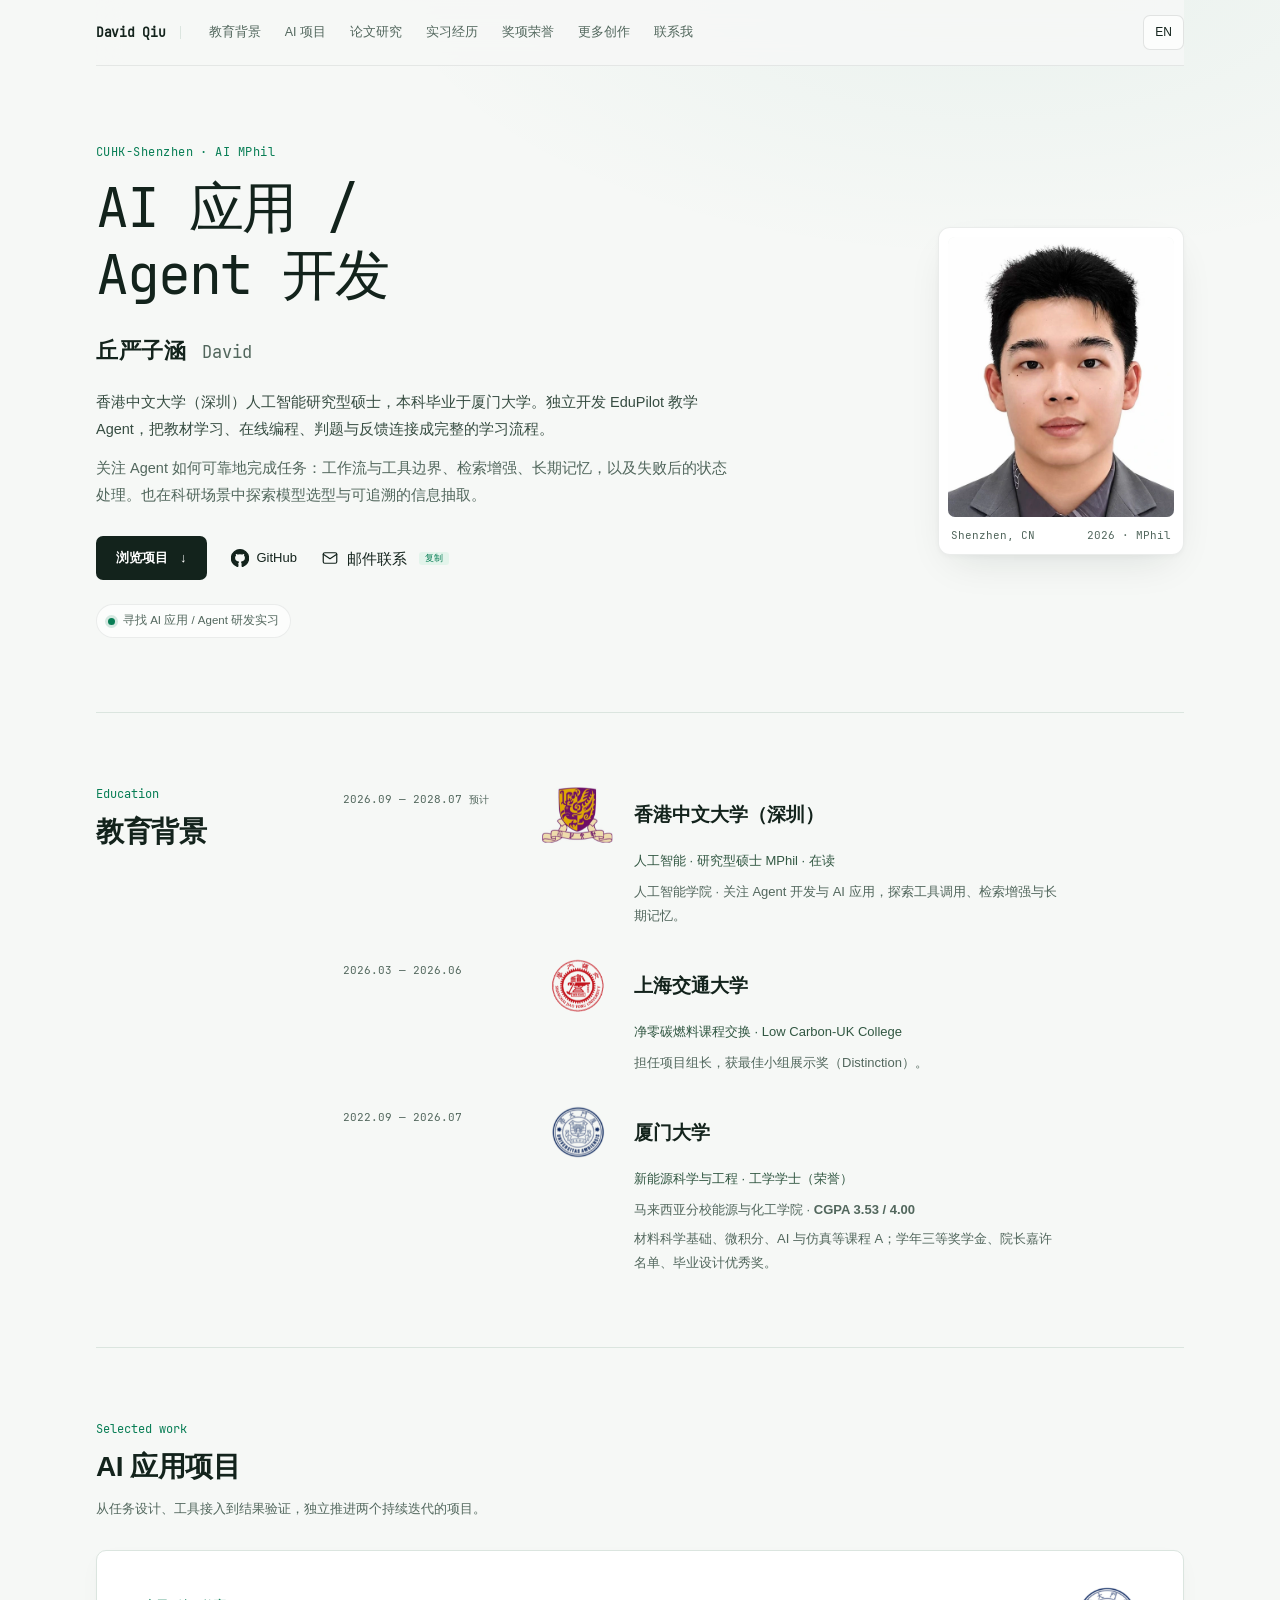
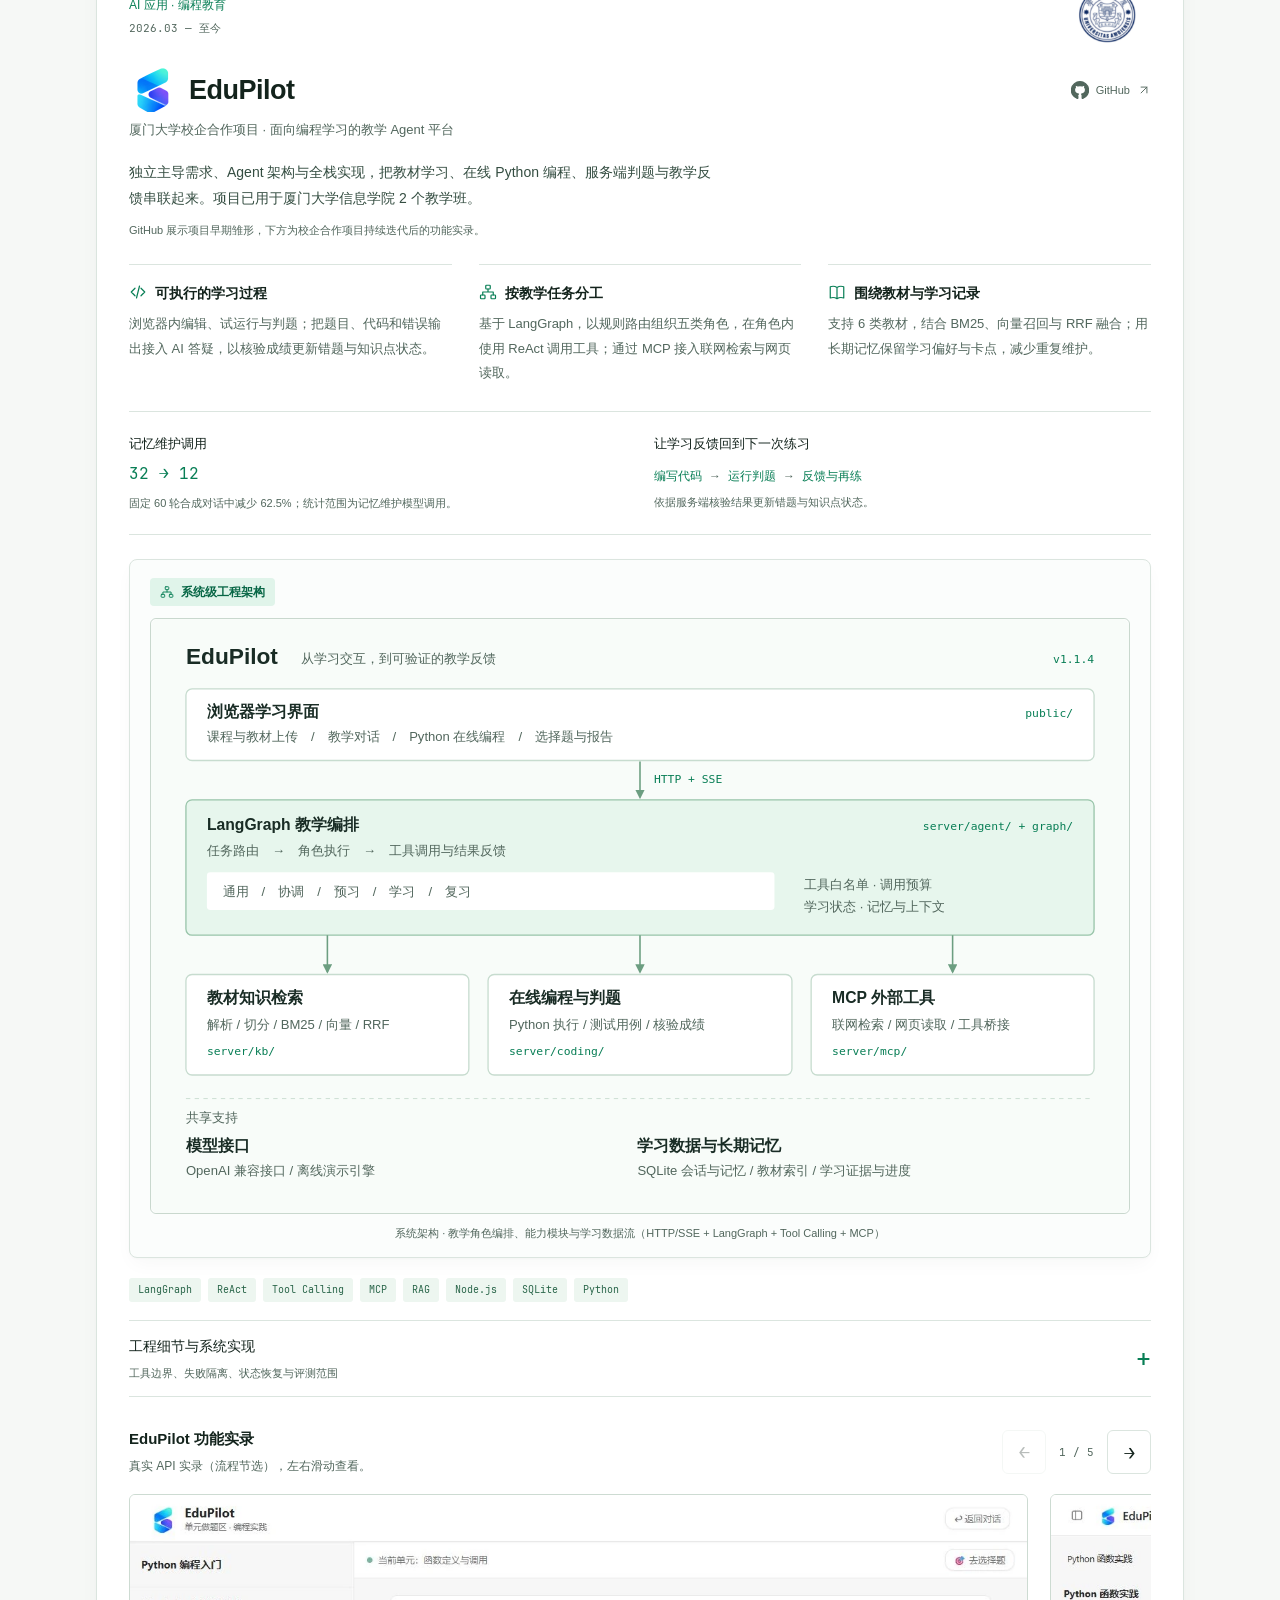
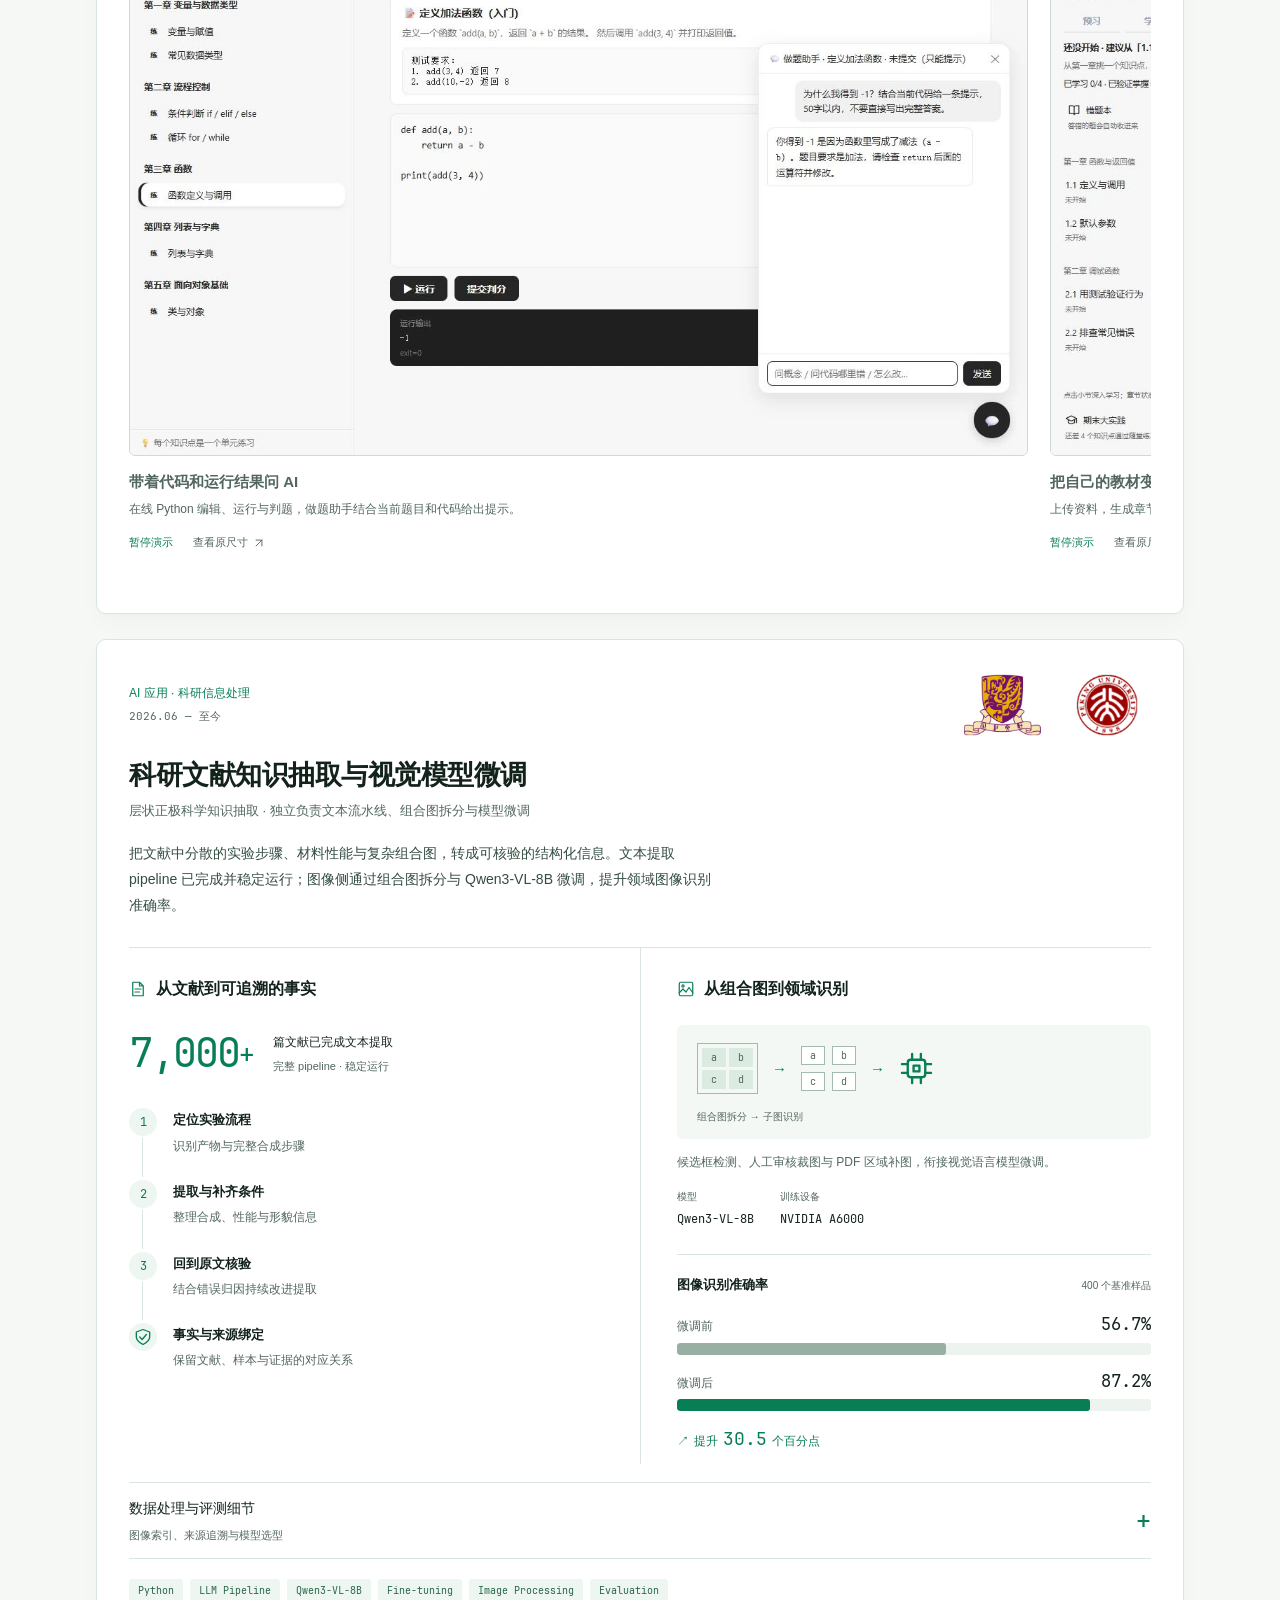
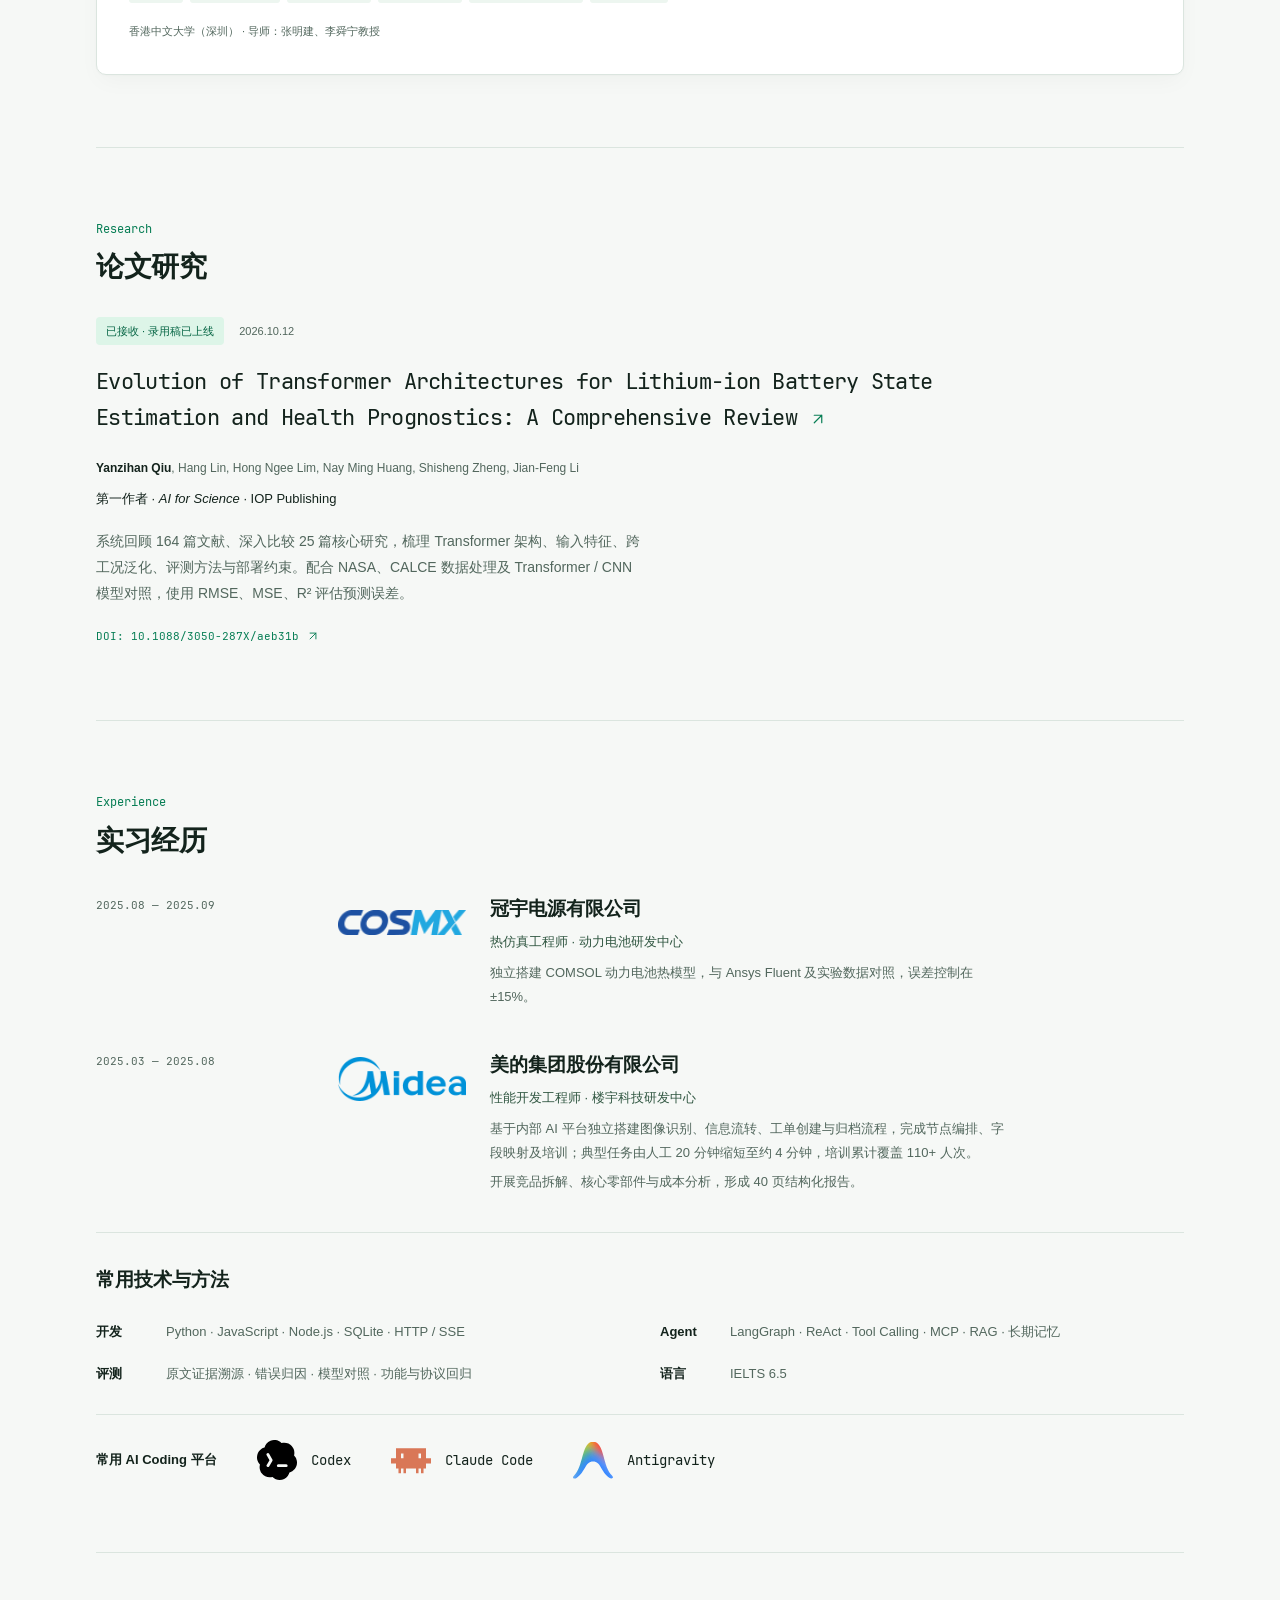
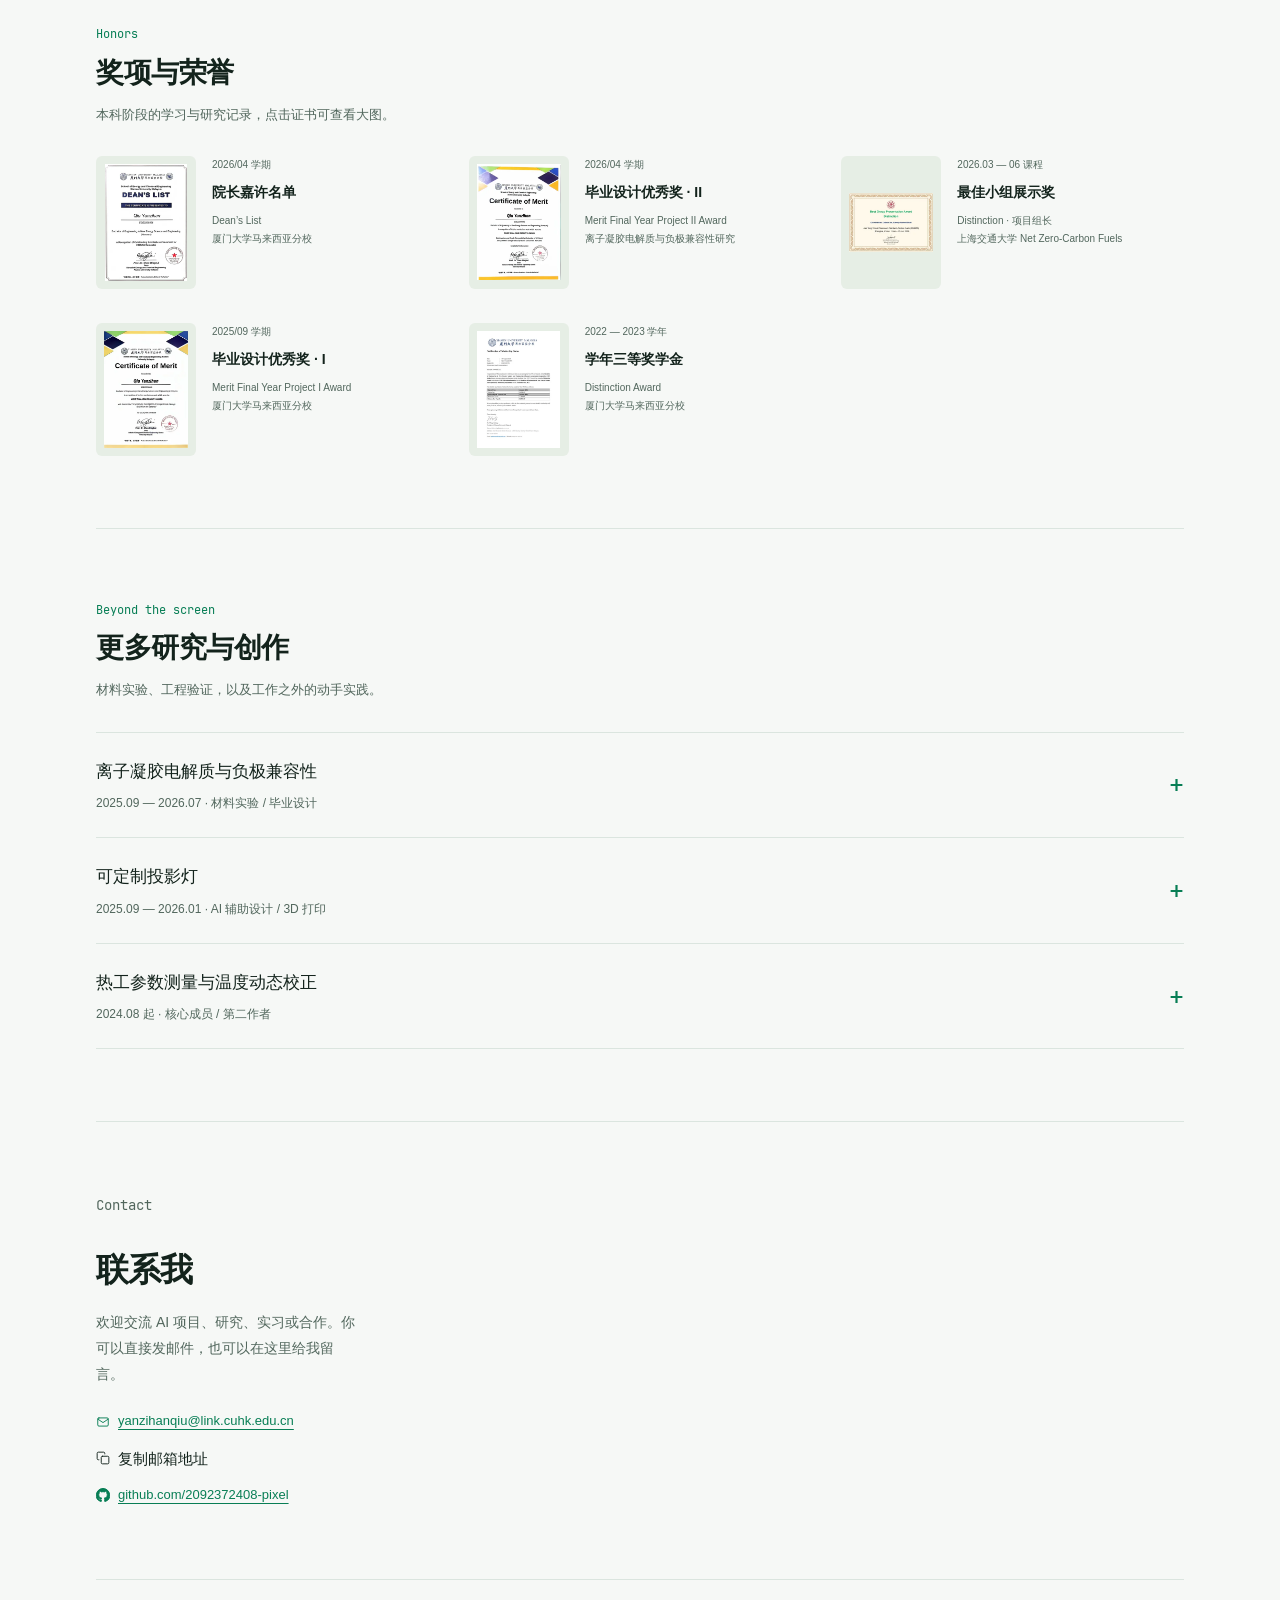
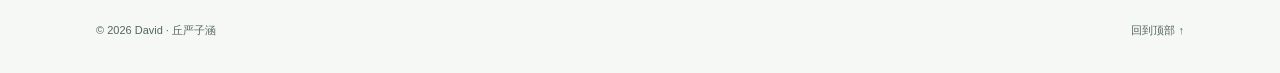
==== commit a7b4ae7d: "feat(ui): editorial polish, studio portrait card, reading progress, first-visit sprout welcome guide" ====
--- a/index.html
+++ b/index.html
@@ -26,9 +26,9 @@
   <link rel="alternate" hreflang="x-default" href="https://qiuyanzihan.space/">
   <link rel="icon" href="favicon.svg" type="image/svg+xml">
   <link rel="preload" href="fonts/JetBrainsMono-Regular.woff2" as="font" type="font/woff2" crossorigin>
-  <link rel="stylesheet" href="styles.css?v=20261124-3">
-  <script src="script.js?v=20261124-3" defer></script>
-  <script src="portfolio.js?v=20261124-3" defer></script>
+  <link rel="stylesheet" href="styles.css?v=20261124-5">
+  <script src="script.js?v=20261124-5" defer></script>
+  <script src="portfolio.js?v=20261124-5" defer></script>
   <script type="application/ld+json">
   {
     "@context": "https://schema.org",
@@ -75,6 +75,7 @@
 
   <div class="site-shell">
     <header class="profile">
+      <a class="brand-mark" href="#about" aria-label="回到首页顶部">David Qiu</a>
       <nav class="section-nav" aria-label="页面导航">
         <a href="#education">教育背景</a>
         <a href="#work">AI 项目</a>
@@ -85,11 +86,13 @@
         <a href="#contact">联系我</a>
       </nav>
       <a class="language-link" href="en.html" lang="en" hreflang="en" aria-label="Switch to English">EN</a>
+      <span class="scroll-progress" aria-hidden="true"></span>
     </header>
 
     <main id="main">
       <section id="about" class="intro-section" aria-labelledby="intro-heading">
         <div class="hero-copy">
+          <p class="hero-kicker">CUHK-Shenzhen · AI MPhil</p>
           <h1 id="intro-heading" class="direction-heading" aria-label="AI 应用 / Agent 开发"><span class="direction-line" aria-hidden="true">AI 应用 /</span><span class="direction-line" aria-hidden="true">Agent 开发</span></h1>
           <p class="identity-line"><span class="name-cn">丘严子涵</span><span class="name-en" lang="en">David</span></p>
           <p class="intro-copy">香港中文大学（深圳）人工智能研究型硕士，本科毕业于厦门大学。独立开发 EduPilot 教学 Agent，把教材学习、在线编程、判题与反馈连接成完整的学习流程。</p>
@@ -102,8 +105,10 @@
           <p class="availability"><span></span>寻找 AI 应用 / Agent 研发实习</p>
         </div>
         <aside class="hero-profile" aria-label="个人肖像与所在地">
-          <div class="portrait-wrap"><img class="portrait" src="images/portrait.webp" srcset="images/portrait.webp 544w, images/portrait@2x.webp 800w" sizes="(max-width: 600px) 144px, 224px" width="544" height="680" alt="David 丘严子涵的个人肖像" fetchpriority="high" decoding="sync"></div>
-          <div class="portrait-caption"><span>Shenzhen, CN</span></div>
+          <div class="portrait-card">
+            <div class="portrait-wrap"><img class="portrait" src="images/portrait.webp" srcset="images/portrait.webp 544w, images/portrait@2x.webp 800w" sizes="(max-width: 600px) 144px, 224px" width="544" height="680" alt="David 丘严子涵的个人肖像" fetchpriority="high" decoding="sync"></div>
+            <div class="portrait-caption"><span>Shenzhen, CN</span><span>2026 · MPhil</span></div>
+          </div>
         </aside>
       </section>
 
@@ -290,10 +295,23 @@
   <div id="toast" class="toast" role="status" aria-live="polite" aria-hidden="true"></div>
 
   <aside id="portfolio-assistant" hidden>
-    <button class="assistant-launch" type="button" aria-label="打开简历小助手" aria-expanded="false" aria-controls="assistant-panel">
-      <img class="assistant-mascot" src="images/assistant-sprout.webp" alt="" width="76" height="76" decoding="async">
+    <div class="assistant-backdrop" hidden></div>
+    <div class="assistant-guide-card" role="region" aria-label="页面快速指引" hidden>
+      <div class="guide-card-top">
+        <p class="guide-card-title">嗨，欢迎来到 David 的主页</p>
+        <button type="button" class="guide-card-dismiss" aria-label="关闭指引"><svg class="icon small" aria-hidden="true"><use href="#icon-close"/></svg></button>
+      </div>
+      <p class="guide-card-desc">想先看哪部分内容？点击即可直达，也可以随时点我提问。</p>
+      <div class="guide-card-actions">
+        <button type="button" class="guide-jump-btn" data-jump="#edupilot">看核心项目 EduPilot</button>
+        <button type="button" class="guide-jump-btn" data-jump="#literature">看科研与 VLM 微调</button>
+        <button type="button" class="guide-open-btn">打开简历导览 →</button>
+      </div>
+    </div>
+    <button class="assistant-launch" type="button" aria-label="打开简历导览" aria-expanded="false" aria-controls="assistant-panel">
+      <span class="assistant-context-tip" aria-hidden="true"></span>
+      <img class="assistant-mascot" src="images/assistant-sprout.webp" alt="" width="74" height="74" decoding="async">
     </button>
-    <p class="assistant-hint" hidden></p>
     <section id="assistant-panel" class="assistant-panel" aria-labelledby="assistant-title" hidden>
       <header class="assistant-top">
         <div class="assistant-brand">
@@ -319,7 +337,7 @@
           <input id="assistant-input" type="text" required maxlength="400" autocomplete="off">
           <button type="submit" class="assistant-send"><svg class="icon small" aria-hidden="true"><use href="#icon-send"/></svg></button>
         </form>
-        <p class="assistant-note">内容由 AI 基于公开简历生成，仅供参考</p>
+        <p class="assistant-note">基于公开简历内容整理 · 仅供快速查阅</p>
       </div>
     </section>
   </aside>
--- a/styles.css
+++ b/styles.css
@@ -7,14 +7,14 @@
 }
 :root {
   color-scheme: light;
-  --paper: #f3f8f5;
+  --paper: #f6f8f6;
   --panel: #fff;
-  --ink: #192c25;
+  --ink: #13231c;
   --muted: #52675d;
-  --line: #d6e3db;
+  --line: #dbe5df;
   --accent: #087e55;
-  --accent-strong: #086844;
-  --soft: #d9f7e8;
+  --accent-strong: #076645;
+  --soft: #ddf5e8;
   --mono: "JetBrains Mono", ui-monospace, SFMono-Regular, Menlo, Consolas, "Liberation Mono", monospace;
   font-family: -apple-system, BlinkMacSystemFont, "PingFang SC", "Hiragino Sans GB", "Microsoft YaHei", "Segoe UI", sans-serif;
   color: var(--ink);
@@ -25,7 +25,10 @@
 }
 * { box-sizing: border-box; }
 html { scroll-behavior: smooth; scroll-padding-top: 90px; }
-body { margin: 0; }
+body {
+  margin: 0;
+  background: radial-gradient(ellipse 68% 420px at 78% -40px, rgba(8, 126, 85, 0.055), transparent 72%) no-repeat var(--paper);
+}
 ::selection { background: #b7efd0; color: #112b20; }
 button, a { -webkit-tap-highlight-color: transparent; }
 a { color: inherit; text-decoration: none; }
@@ -43,48 +46,119 @@
 .sr-only { position: absolute; width: 1px; height: 1px; padding: 0; margin: -1px; overflow: hidden; clip-path: inset(50%); white-space: nowrap; border: 0; }
 
 /* Layout & Header */
-.site-shell { max-width: 1240px; margin: 0 auto; padding: 0 56px; }
-.profile { position: sticky; top: 0; z-index: 3; min-height: 68px; display: flex; align-items: center; gap: 16px; border-bottom: 1px solid var(--line); background: rgba(243, 248, 245, 0.94); backdrop-filter: blur(10px); -webkit-backdrop-filter: blur(10px); }
-.section-nav { display: flex; align-items: center; gap: 28px; min-width: 0; }
-.section-nav a { position: relative; white-space: nowrap; color: var(--muted); font-size: 12px; padding: 22px 0; transition: color .15s ease; }
+.site-shell { max-width: 1200px; margin: 0 auto; padding: 0 56px; }
+.profile {
+  position: sticky;
+  top: 0;
+  z-index: 5;
+  min-height: 66px;
+  display: flex;
+  align-items: center;
+  gap: 28px;
+  border-bottom: 1px solid rgba(25, 44, 37, 0.08);
+  background: rgba(246, 248, 246, 0.88);
+  backdrop-filter: blur(12px);
+  -webkit-backdrop-filter: blur(12px);
+}
+.brand-mark {
+  font: 600 13px/1 var(--mono);
+  letter-spacing: -.02em;
+  color: var(--ink);
+  white-space: nowrap;
+  flex-shrink: 0;
+  padding-right: 14px;
+  border-right: 1px solid var(--line);
+}
+.brand-mark:hover { color: var(--accent); }
+.section-nav { display: flex; align-items: center; gap: 24px; min-width: 0; }
+.section-nav a { position: relative; white-space: nowrap; color: var(--muted); font-size: 12.5px; padding: 21px 0; transition: color .15s ease; }
 .section-nav a[aria-current], .section-nav a:hover { color: var(--accent); }
 .section-nav a[aria-current]::after { content: ""; position: absolute; bottom: 13px; left: 0; right: 0; height: 2px; background: var(--accent); border-radius: 2px; }
-.language-link { margin-left: auto; padding: 6px 11px; border: 1px solid var(--line); border-radius: 8px; background: rgba(255, 255, 255, 0.65); font-size: 12px; font-weight: 500; white-space: nowrap; transition: border-color .15s, background .15s, color .15s; }
-.language-link:hover { border-color: #a6cbb6; background: #fff; color: var(--accent); }
+.language-link { margin-left: auto; padding: 5px 11px; border: 1px solid rgba(25, 44, 37, 0.12); border-radius: 7px; background: rgba(255, 255, 255, 0.72); font-size: 12px; font-weight: 500; white-space: nowrap; transition: border-color .15s, background .15s, color .15s; }
+.language-link:hover { border-color: #9ec4b0; background: #fff; color: var(--accent); }
 .language-link:focus-visible { outline: 2px solid var(--accent); outline-offset: 3px; }
+.scroll-progress {
+  position: absolute;
+  left: 0;
+  right: 0;
+  bottom: -1px;
+  height: 2px;
+  background: linear-gradient(90deg, var(--accent), #25a776);
+  transform: scaleX(0);
+  transform-origin: left;
+  pointer-events: none;
+  opacity: .8;
+}
 html[lang="en"] {
   font-family: -apple-system, BlinkMacSystemFont, "Segoe UI", Roboto, "Helvetica Neue", Arial, "PingFang SC", "Microsoft YaHei", sans-serif;
 }
-html[lang="en"] .section-nav { gap: clamp(12px, 2.5vw, 28px); }
+html[lang="en"] .section-nav { gap: clamp(12px, 2.2vw, 24px); }
 html[lang="en"] .direction-line { white-space: normal; }
 
 main { min-width: 0; }
-section { padding: 68px 0; border-bottom: 1px solid var(--line); }
+section { padding: 72px 0; border-bottom: 1px solid var(--line); }
+
+/* Editorial Scroll Reveal & Spotlight */
+.reveal-ready { opacity: 0; transform: translateY(14px); transition: opacity .58s ease, transform .58s cubic-bezier(.22, 1, .36, 1); }
+.reveal-ready.is-revealed { opacity: 1; transform: none; }
+.is-spotlight { animation: target-spotlight 1.8s ease; }
+@keyframes target-spotlight {
+  0% { box-shadow: 0 0 0 0 rgba(8, 126, 85, 0); }
+  18% { box-shadow: 0 0 0 4px rgba(8, 126, 85, 0.22), 0 12px 32px rgba(8, 126, 85, 0.08); }
+  100% { box-shadow: 0 0 0 0 rgba(8, 126, 85, 0); }
+}
 
 /* Hero */
-.intro-section { display: grid; grid-template-columns: minmax(0, 1fr) 224px; gap: 90px; align-items: center; padding: 72px 0 68px; }
-.direction-heading { font: 400 clamp(48px, 4.5vw, 64px)/1.3 var(--mono); letter-spacing: -2px; margin-bottom: 24px; }
-.direction-line { display: block; min-height: 1.3em; white-space: nowrap; }
-.direction-line.is-typing::after { content: "▍"; color: var(--accent); font-size: .75em; }
-.identity-line { display: flex; align-items: baseline; gap: 17px; margin-bottom: 19px; }
-.name-cn { font-size: 22px; letter-spacing: 1px; font-weight: 600; }
-.name-en { font: 18px/1.5 var(--mono); color: var(--muted); }
-.intro-copy { font-size: 14px; color: var(--muted); max-width: 43em; }
-.intro-copy.secondary { margin-top: 12px; }
-.intro-links { display: flex; align-items: center; flex-wrap: wrap; gap: 26px; margin-top: 25px; }
-.primary-button { display: inline-flex; align-items: center; justify-content: center; gap: 14px; min-height: 44px; background: var(--accent); color: white; font-size: 13px; font-weight: 600; padding: 9px 19px; border-radius: 6px; white-space: nowrap; transition: background .16s ease, transform .16s ease; }
-.primary-button:hover { background: var(--accent-strong); color: white; transform: translateY(-1px); }
+.intro-section { display: grid; grid-template-columns: minmax(0, 1fr) 246px; gap: 80px; align-items: center; padding: 78px 0 74px; }
+.hero-kicker { font: 500 11.5px/1.4 var(--mono); color: var(--accent); letter-spacing: .04em; margin-bottom: 14px; }
+.direction-heading { font: 500 clamp(44px, 4.3vw, 60px)/1.22 var(--mono); letter-spacing: -2px; margin-bottom: 22px; color: var(--ink); }
+.direction-line { display: block; min-height: 1.22em; white-space: nowrap; }
+.identity-line { display: flex; align-items: baseline; gap: 16px; margin-bottom: 18px; }
+.name-cn { font-size: 22px; letter-spacing: .5px; font-weight: 600; }
+.name-en { font: 17px/1.5 var(--mono); color: var(--muted); }
+.intro-copy { font-size: 14.5px; color: #364c41; max-width: 44em; }
+.intro-copy.secondary { margin-top: 12px; color: var(--muted); }
+.intro-links { display: flex; align-items: center; flex-wrap: wrap; gap: 24px; margin-top: 28px; }
+.primary-button { display: inline-flex; align-items: center; justify-content: center; gap: 12px; min-height: 44px; background: var(--ink); color: white; font-size: 13px; font-weight: 600; padding: 9px 20px; border-radius: 7px; white-space: nowrap; transition: background .18s ease, transform .18s ease, box-shadow .18s ease; }
+.primary-button:hover { background: var(--accent); color: white; transform: translateY(-1px); box-shadow: 0 8px 20px -6px rgba(8, 126, 85, 0.42); }
 .text-link { display: inline-flex; align-items: center; gap: 8px; font-size: 13px; cursor: pointer; }
 button.text-link { background: none; border: none; padding: 0; color: inherit; font: inherit; }
 button.text-link:hover { color: var(--accent); }
 .copy-trigger { cursor: pointer; transition: color .15s ease; }
-.copy-badge { display: inline-block; font: 9px/1.3 var(--mono); color: var(--accent); background: #e0f4ea; padding: 1px 6px; border-radius: 3px; margin-left: 4px; vertical-align: 1px; transition: background .18s, color .18s, transform .18s; }
+.copy-badge { display: inline-block; font: 9px/1.3 var(--mono); color: var(--accent); background: #e3f4eb; padding: 1px 6px; border-radius: 3px; margin-left: 4px; vertical-align: 1px; transition: background .18s, color .18s, transform .18s; }
 .copy-trigger:hover .copy-badge { background: var(--accent); color: white; transform: scale(1.05); }
-.availability { display: flex; align-items: center; gap: 8px; font-size: 11px; color: var(--muted); margin-top: 22px; }
+.availability { display: inline-flex; align-items: center; gap: 8px; font-size: 11.5px; color: var(--muted); margin-top: 24px; padding: 5px 11px; border: 1px solid rgba(25, 44, 37, 0.08); border-radius: 99px; background: rgba(255, 255, 255, 0.65); }
 .availability span { width: 7px; height: 7px; border-radius: 50%; background: var(--accent); box-shadow: 0 0 0 3px rgba(8, 126, 85, 0.16); }
-.hero-profile { width: 224px; }
-.portrait { width: 224px; height: 280px; object-fit: contain; border-radius: 6px; }
-.portrait-caption { display: flex; justify-content: space-between; gap: 10px; font: 10px/1.8 var(--mono); color: var(--muted); margin-top: 12px; }
+
+/* Studio-Framed Portrait Card */
+.hero-profile { width: 246px; }
+.portrait-card {
+  padding: 9px 9px 11px;
+  border: 1px solid rgba(25, 44, 37, 0.09);
+  border-radius: 12px;
+  background: #ffffff;
+  box-shadow: 0 16px 40px -14px rgba(19, 35, 28, 0.12), 0 2px 6px rgba(19, 35, 28, 0.04);
+  transition: transform .28s cubic-bezier(.22, 1, .36, 1), box-shadow .28s ease;
+}
+.portrait-card:hover { transform: translateY(-2px); box-shadow: 0 22px 48px -16px rgba(19, 35, 28, 0.16); }
+.portrait-wrap { overflow: hidden; border-radius: 7px; background: #f2f6f3; }
+.portrait { width: 100%; height: 280px; object-fit: cover; object-position: center 20%; }
+.portrait-caption { display: flex; justify-content: space-between; gap: 10px; font: 10.5px/1.6 var(--mono); color: var(--muted); margin-top: 10px; padding: 0 3px; }
+
+@media (prefers-reduced-motion: no-preference) {
+  .hero-copy > * { animation: hero-rise .55s cubic-bezier(.22, 1, .36, 1) both; }
+  .hero-copy > *:nth-child(2) { animation-delay: .05s; }
+  .hero-copy > *:nth-child(3) { animation-delay: .10s; }
+  .hero-copy > *:nth-child(4) { animation-delay: .15s; }
+  .hero-copy > *:nth-child(5) { animation-delay: .19s; }
+  .hero-copy > *:nth-child(6) { animation-delay: .24s; }
+  .hero-copy > *:nth-child(7) { animation-delay: .28s; }
+  .portrait-card { animation: hero-rise .62s cubic-bezier(.22, 1, .36, 1) .14s both; }
+  @keyframes hero-rise {
+    from { opacity: 0; transform: translateY(12px); }
+    to { opacity: 1; transform: none; }
+  }
+}
 
 /* Sections & Cards */
 .eyebrow { font: 12px/1.6 var(--mono); color: var(--accent); margin-bottom: 7px; }
@@ -345,18 +419,37 @@
 #portfolio-assistant button { cursor: pointer; }
 #portfolio-assistant :focus-visible { outline: 2px solid var(--accent); outline-offset: 2px; }
 
-/* Signature Sprout Launcher — Clean, Grounded, Zero Clutter */
+/* Backdrop for Slide-Over Companion Drawer */
+.assistant-backdrop {
+  position: fixed;
+  inset: 0;
+  z-index: 11;
+  background: rgba(19, 35, 28, 0.16);
+  backdrop-filter: blur(2px);
+  -webkit-backdrop-filter: blur(2px);
+  opacity: 0;
+  transition: opacity .2s ease;
+}
+.assistant-backdrop.is-open { opacity: 1; }
+
+/* Signature Sprout Launcher — Grounded in Right Margin */
 .assistant-launch {
   position: relative;
+  z-index: 12;
   display: block;
-  width: 76px;
-  height: 76px;
+  width: 74px;
+  height: 74px;
   margin-left: auto;
   padding: 0;
   border: 0;
   border-radius: 50%;
   background: transparent;
-  transition: transform .22s cubic-bezier(.2, .8, .2, 1);
+  transition: transform .22s cubic-bezier(.2, .8, .2, 1), opacity .18s ease;
+}
+#portfolio-assistant.is-drawer-open .assistant-launch {
+  opacity: 0;
+  pointer-events: none;
+  transform: scale(0.85);
 }
 .assistant-launch:hover { transform: translateY(-3px); }
 .assistant-launch:active { transform: translateY(0) scale(0.96); }
@@ -370,49 +463,150 @@
   transition: filter .22s ease;
 }
 .assistant-launch:hover .assistant-mascot {
-  filter: drop-shadow(0 10px 18px rgba(25, 44, 37, 0.2));
-}
-
-.assistant-hint {
+  filter: drop-shadow(0 10px 18px rgba(25, 44, 37, 0.22));
+}
+
+/* Context-Aware Hover Micro-Tip */
+.assistant-context-tip {
   position: absolute;
   right: 84px;
-  bottom: 22px;
+  top: 50%;
+  transform: translateY(-50%) translateX(6px);
   width: max-content;
-  max-width: min(210px, calc(100vw - 118px));
-  margin: 0;
+  max-width: 240px;
   padding: 7px 12px;
   border: 1px solid rgba(25, 44, 37, 0.1);
-  border-radius: 10px;
+  border-radius: 9px;
   background: rgba(255, 255, 255, 0.96);
   backdrop-filter: blur(8px);
   -webkit-backdrop-filter: blur(8px);
-  box-shadow: 0 8px 24px rgba(20, 40, 31, 0.08);
-  color: var(--assistant-ink);
-  font-size: 12.5px;
+  box-shadow: 0 8px 24px rgba(19, 35, 28, 0.09);
+  color: var(--assistant-ink);
+  font-size: 12px;
   font-weight: 500;
   line-height: 1.4;
+  white-space: nowrap;
+  opacity: 0;
   pointer-events: none;
-}
-
-/* Pure White Seamless Sheet */
+  transition: opacity .18s ease, transform .2s cubic-bezier(.2, .8, .2, 1);
+}
+.assistant-launch:hover .assistant-context-tip,
+.assistant-launch:focus-visible .assistant-context-tip {
+  opacity: 1;
+  transform: translateY(-50%) translateX(0);
+}
+
+/* First-Visit Interactive Welcome Guide Card (Compact Low-Profile) */
+.assistant-guide-card {
+  position: absolute;
+  right: 84px;
+  bottom: 4px;
+  z-index: 12;
+  width: 300px;
+  padding: 11px 13px 12px;
+  border: 1px solid rgba(25, 44, 37, 0.11);
+  border-radius: 13px;
+  background: rgba(255, 255, 255, 0.97);
+  backdrop-filter: blur(12px);
+  -webkit-backdrop-filter: blur(12px);
+  box-shadow: 0 16px 40px -10px rgba(19, 35, 28, 0.15), 0 2px 8px rgba(19, 35, 28, 0.05);
+  opacity: 0;
+  transform: translateY(8px) scale(0.97);
+  transform-origin: bottom right;
+  transition: opacity .22s ease, transform .24s cubic-bezier(.22, 1, .36, 1);
+}
+.assistant-guide-card.is-visible {
+  opacity: 1;
+  transform: none;
+}
+.guide-card-top {
+  display: flex;
+  align-items: center;
+  justify-content: space-between;
+  gap: 8px;
+  margin-bottom: 2px;
+}
+.guide-card-title {
+  margin: 0;
+  font-size: 13px;
+  font-weight: 600;
+  color: var(--assistant-ink);
+}
+.guide-card-dismiss {
+  width: 22px;
+  height: 22px;
+  border: 0;
+  border-radius: 6px;
+  background: transparent;
+  color: var(--assistant-muted);
+  display: grid;
+  place-items: center;
+  flex-shrink: 0;
+}
+.guide-card-dismiss:hover { background: var(--assistant-subtle); color: var(--assistant-ink); }
+.guide-card-desc {
+  margin: 0 0 9px;
+  font-size: 11.5px;
+  line-height: 1.5;
+  color: var(--assistant-muted);
+}
+.guide-card-actions {
+  display: grid;
+  grid-template-columns: repeat(2, minmax(0, 1fr));
+  gap: 6px;
+}
+.guide-jump-btn, .guide-open-btn {
+  width: 100%;
+  padding: 6px 8px;
+  border-radius: 7px;
+  text-align: center;
+  font-size: 12px;
+  font-weight: 500;
+  line-height: 1.3;
+  white-space: nowrap;
+  overflow: hidden;
+  text-overflow: ellipsis;
+  transition: background .15s ease, color .15s ease, border-color .15s ease;
+}
+.guide-jump-btn {
+  border: 1px solid rgba(25, 44, 37, 0.09);
+  background: #f8fbf9;
+  color: var(--assistant-ink);
+}
+.guide-jump-btn:hover {
+  border-color: rgba(8, 126, 85, 0.35);
+  background: #edf6f0;
+  color: var(--accent-strong);
+}
+.guide-open-btn {
+  grid-column: 1 / -1;
+  border: 0;
+  background: var(--assistant-ink);
+  color: #ffffff;
+  margin-top: 1px;
+}
+.guide-open-btn:hover { background: var(--accent); }
+
+/* Right-Side Architectural Slide-Over Drawer (Zero Content Collision) */
 .assistant-panel {
-  position: absolute;
-  right: 0;
-  bottom: 86px;
+  position: fixed;
+  top: 14px;
+  right: 14px;
+  bottom: 14px;
+  z-index: 13;
   display: grid;
   grid-template-rows: auto minmax(0, 1fr) auto;
-  width: min(416px, calc(100vw - 32px));
-  height: min(568px, calc(100dvh - 118px - env(safe-area-inset-bottom)));
+  width: min(416px, calc(100vw - 28px));
+  height: auto;
   overflow: hidden;
   padding: 0;
   border: 1px solid rgba(25, 44, 37, 0.11);
   border-radius: 16px;
   background: var(--assistant-surface);
-  box-shadow: 0 24px 64px -12px rgba(17, 36, 28, 0.16), 0 4px 16px -4px rgba(17, 36, 28, 0.06);
+  box-shadow: 0 28px 72px -12px rgba(17, 36, 28, 0.22), 0 4px 16px -4px rgba(17, 36, 28, 0.08);
   opacity: 0;
-  transform: translateY(10px) scale(0.985);
-  transform-origin: bottom right;
-  transition: opacity .18s ease, transform .22s cubic-bezier(.2, .8, .2, 1);
+  transform: translateX(26px);
+  transition: opacity .2s ease, transform .24s cubic-bezier(.22, 1, .36, 1);
 }
 .assistant-panel.is-open {
   opacity: 1;
@@ -765,7 +959,8 @@
 
 @media (max-width: 900px) {
   html { scroll-padding-top: 80px; }
-  .profile { min-height: 58px; gap: 10px; }
+  .profile { min-height: 58px; gap: 12px; }
+  .brand-mark { display: none; }
   .section-nav {
     flex: 1;
     gap: 16px;
@@ -778,10 +973,10 @@
   .section-nav::-webkit-scrollbar { display: none; }
   .section-nav a { padding: 14px 0 16px; font-size: 12px; }
   .section-nav a[aria-current]::after { bottom: 7px; }
-  .intro-section { grid-template-columns: minmax(0, 1fr) 176px; gap: 30px; padding: 50px 0; }
-  .hero-profile { width: 176px; }
-  .portrait { width: 176px; height: 220px; }
-  .direction-heading { font-size: 44px; }
+  .intro-section { grid-template-columns: minmax(0, 1fr) 196px; gap: 34px; padding: 50px 0; }
+  .hero-profile { width: 196px; }
+  .portrait { height: 224px; }
+  .direction-heading { font-size: 42px; }
   .portrait-caption { flex-direction: column; gap: 0; }
   section { padding: 52px 0; }
   .section-heading h2 { font-size: 26px; }
@@ -815,9 +1010,9 @@
   .intro-links { gap: 22px; margin-top: 22px; }
   .primary-button { font-size: 12px; padding: 8px 14px; }
   .text-link { font-size: 12px; }
-  .hero-profile { width: 100%; display: grid; grid-template-columns: 144px minmax(0, 1fr); gap: 8px 24px; align-items: end; }
-  .portrait { width: 144px; height: 180px; }
-  .portrait-caption { font-size: 10px; gap: 5px; margin-top: 0; }
+  .hero-profile { width: 100%; max-width: 220px; }
+  .portrait { height: 210px; }
+  .portrait-caption { font-size: 10px; gap: 5px; }
   .availability { font-size: 10px; }
   .resume-section { display: block; }
   .resume-section .section-heading { margin-bottom: 25px; }
@@ -880,14 +1075,13 @@
 @media (max-width: 480px) {
   #portfolio-assistant { right: max(12px, env(safe-area-inset-right)); bottom: calc(12px + env(safe-area-inset-bottom)); }
   .assistant-launch { width: 64px; height: 64px; }
-  .assistant-hint { right: 72px; bottom: 18px; }
+  .assistant-context-tip, .assistant-guide-card { display: none; }
   .assistant-panel {
-    position: fixed;
-    left: max(12px, env(safe-area-inset-left));
-    right: max(12px, env(safe-area-inset-right));
-    bottom: calc(82px + env(safe-area-inset-bottom));
+    top: 10px;
+    left: 10px;
+    right: 10px;
+    bottom: calc(10px + env(safe-area-inset-bottom));
     width: auto;
-    height: min(540px, calc(100dvh - 100px - env(safe-area-inset-bottom)));
   }
   .assistant-messages { padding: 16px 15px 14px; }
   .assistant-form input { font-size: 16px; }
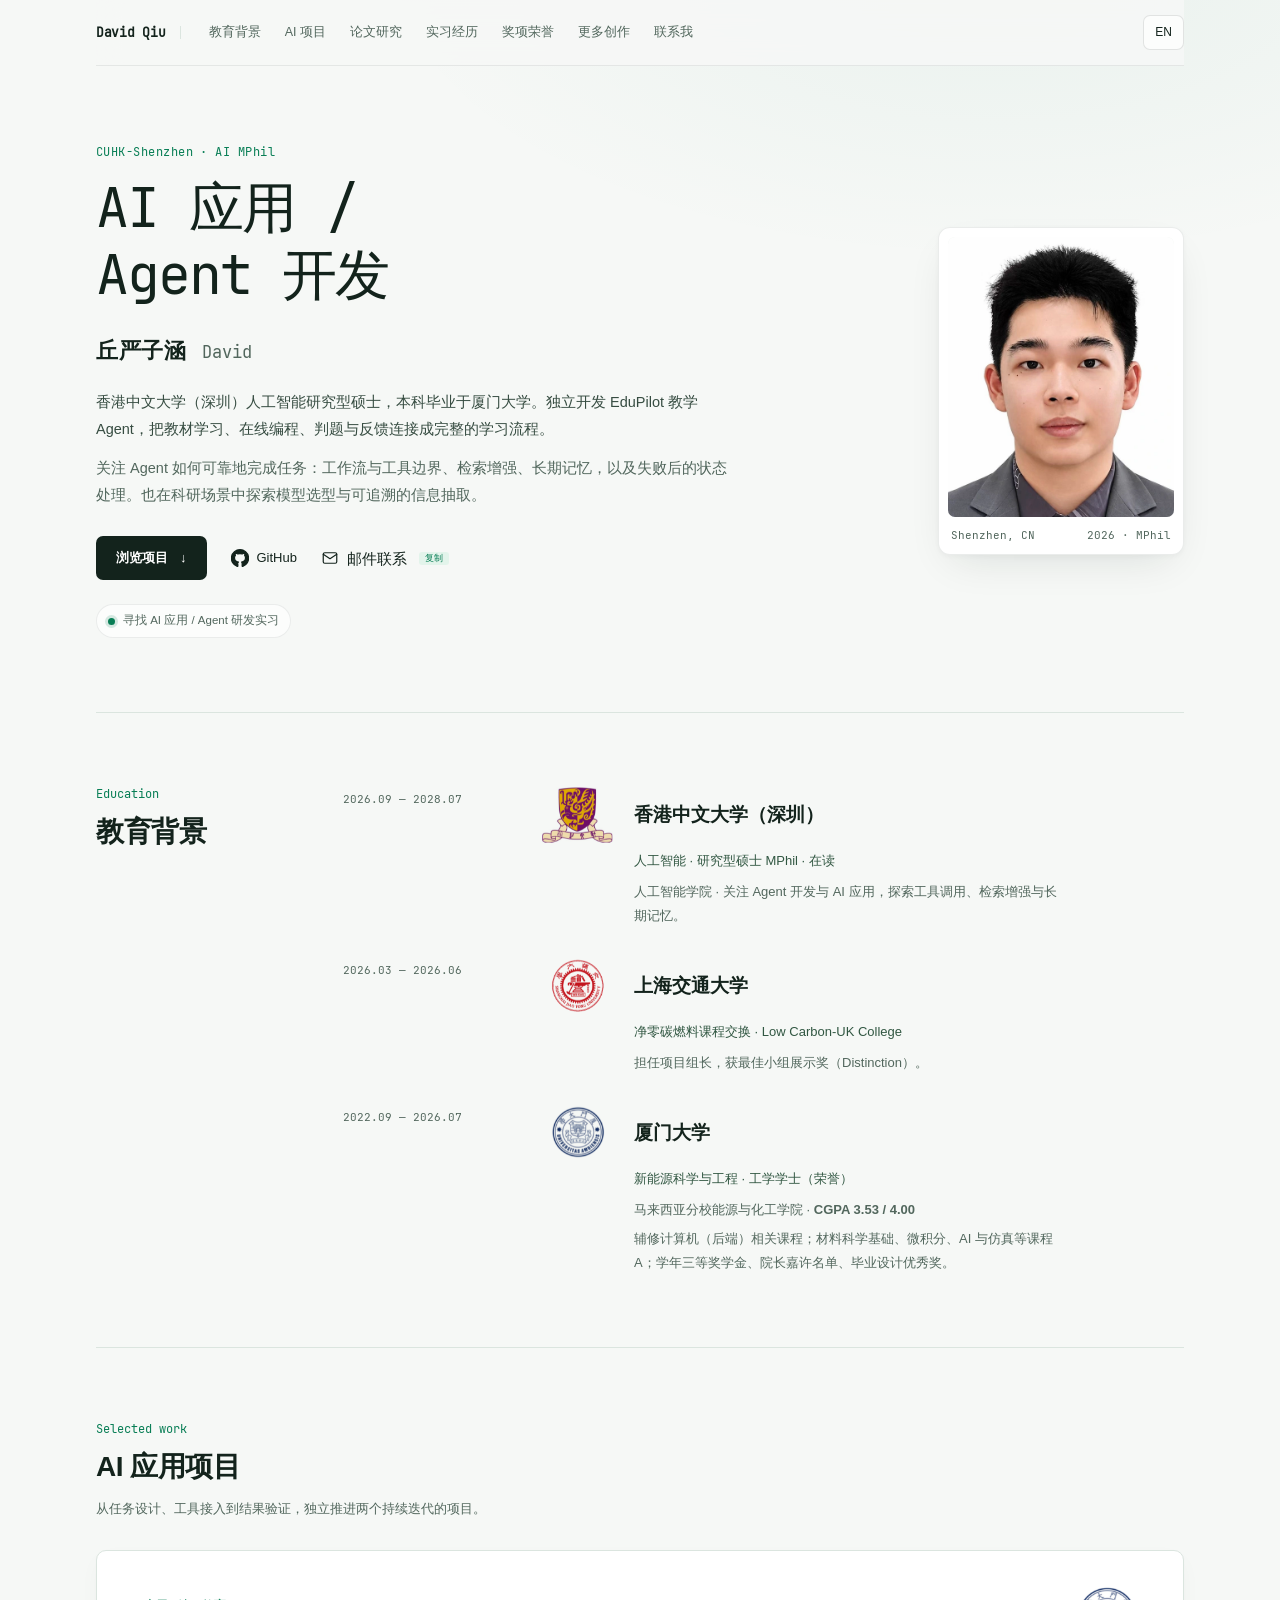
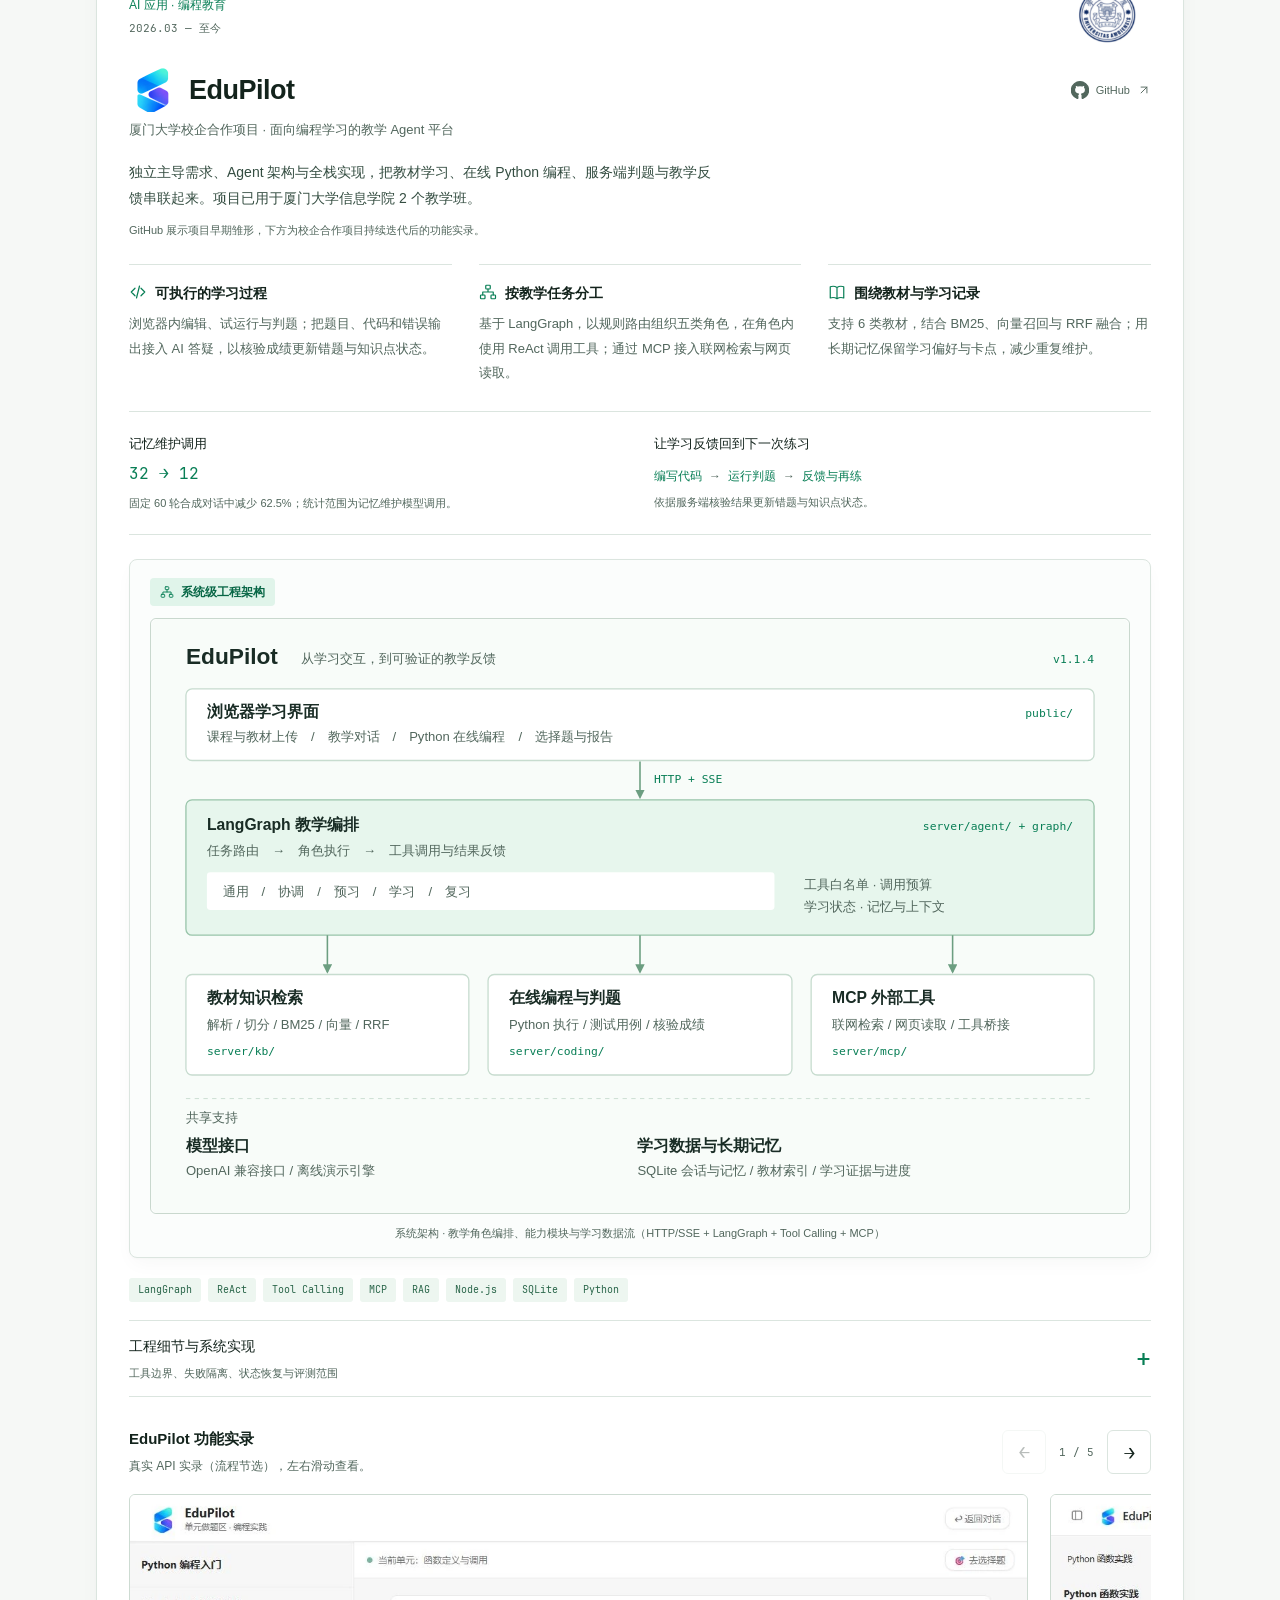
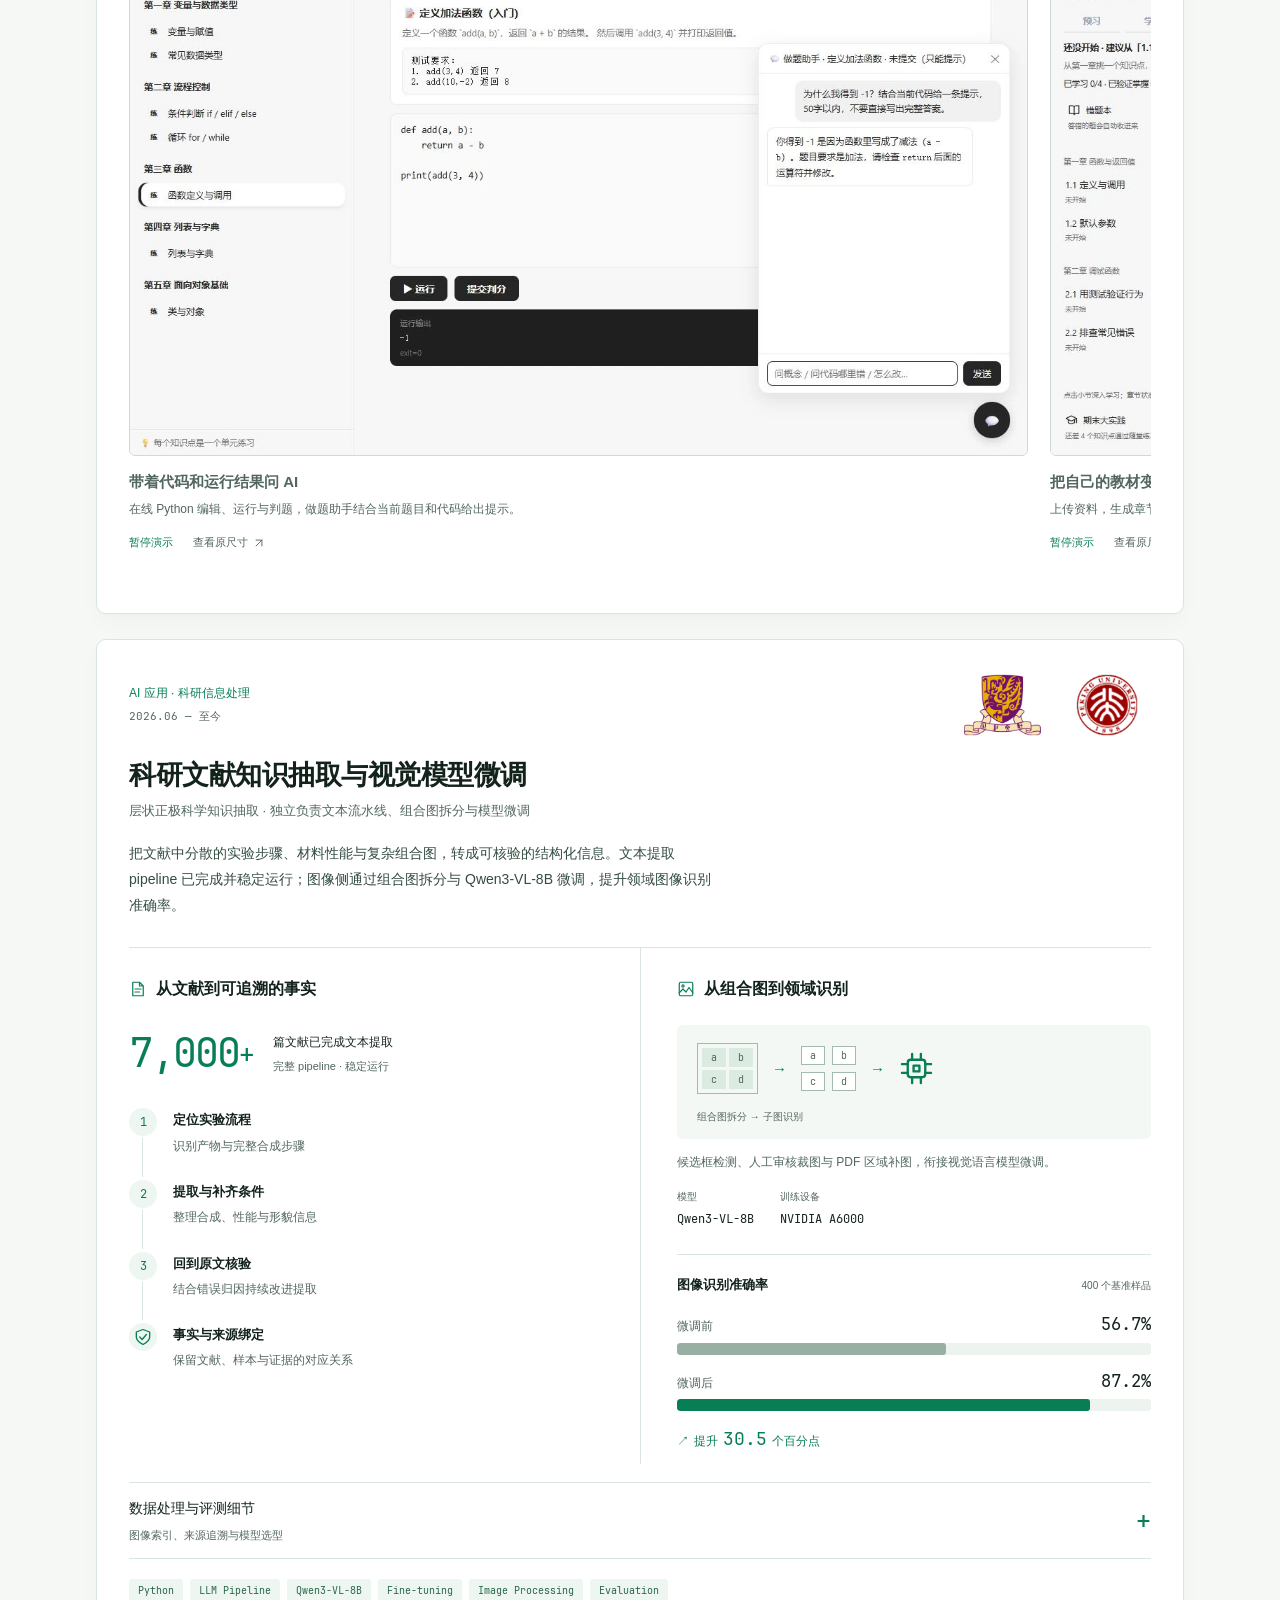
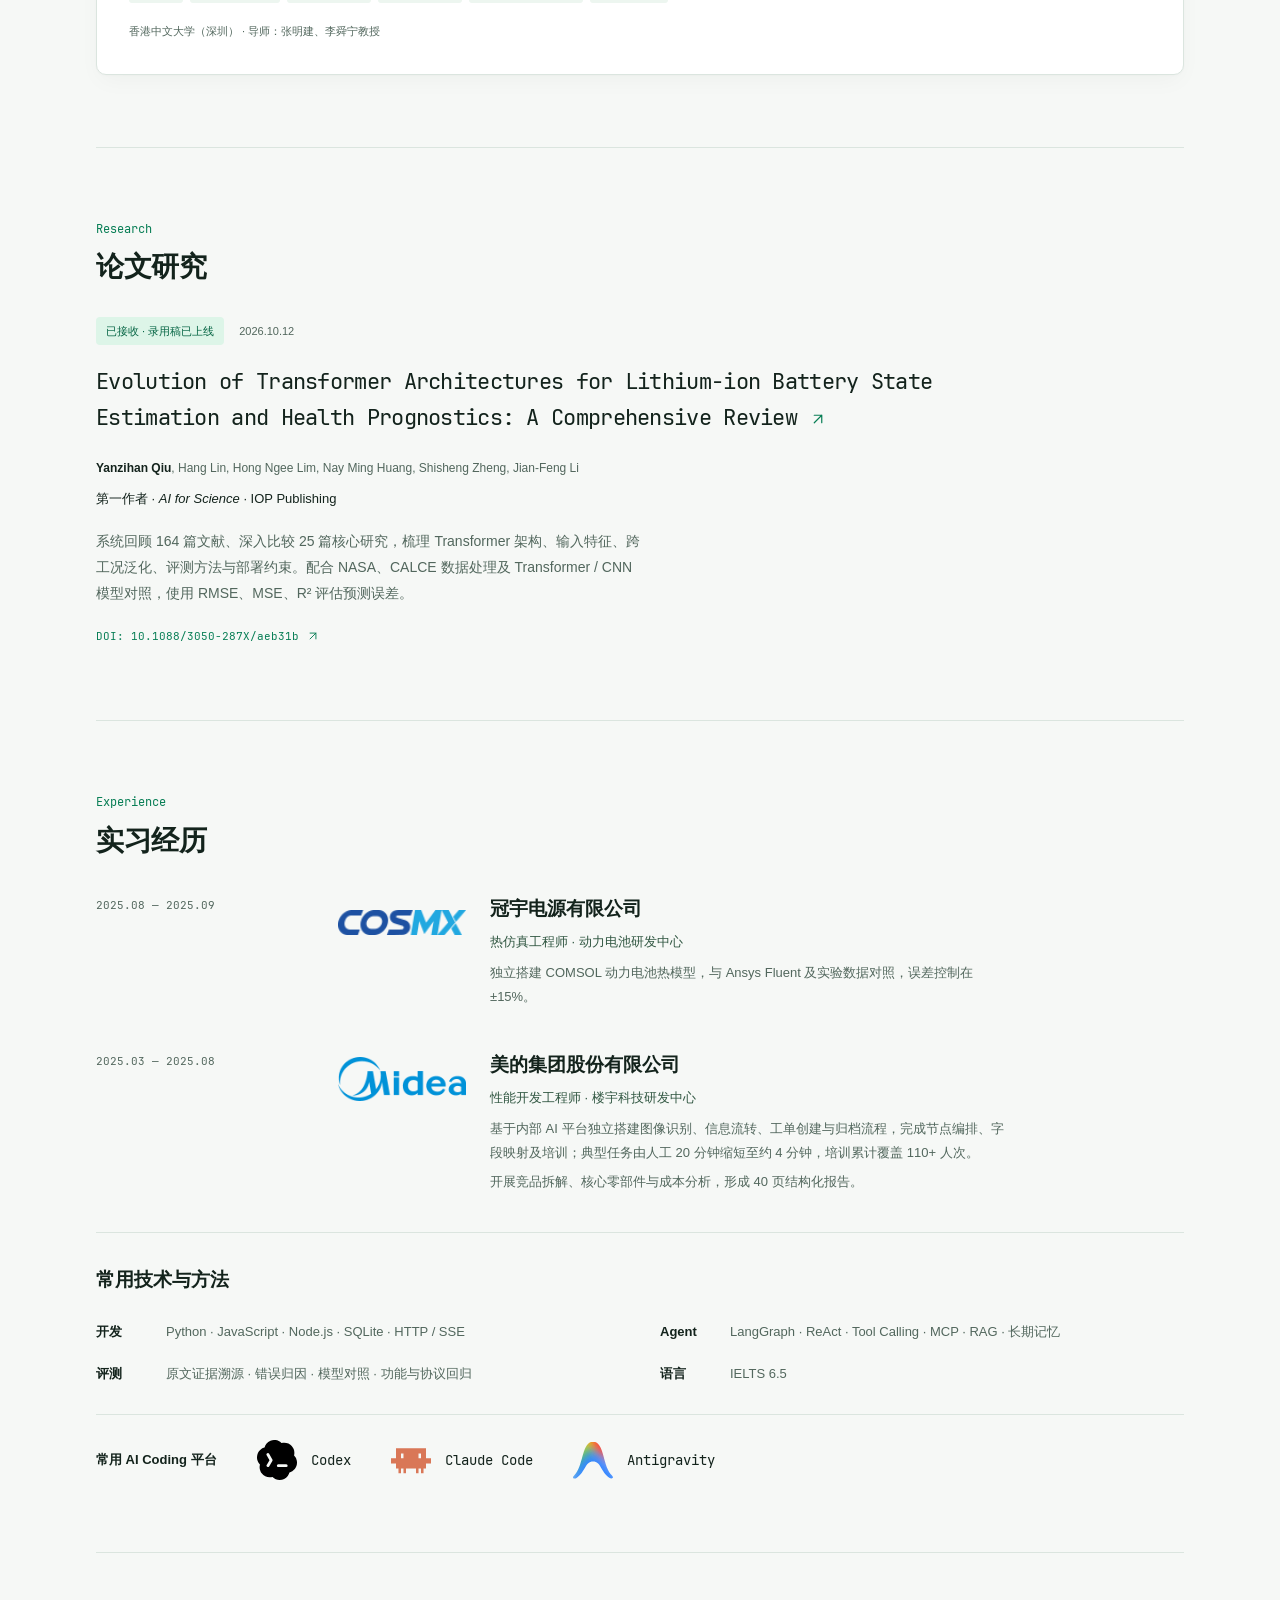
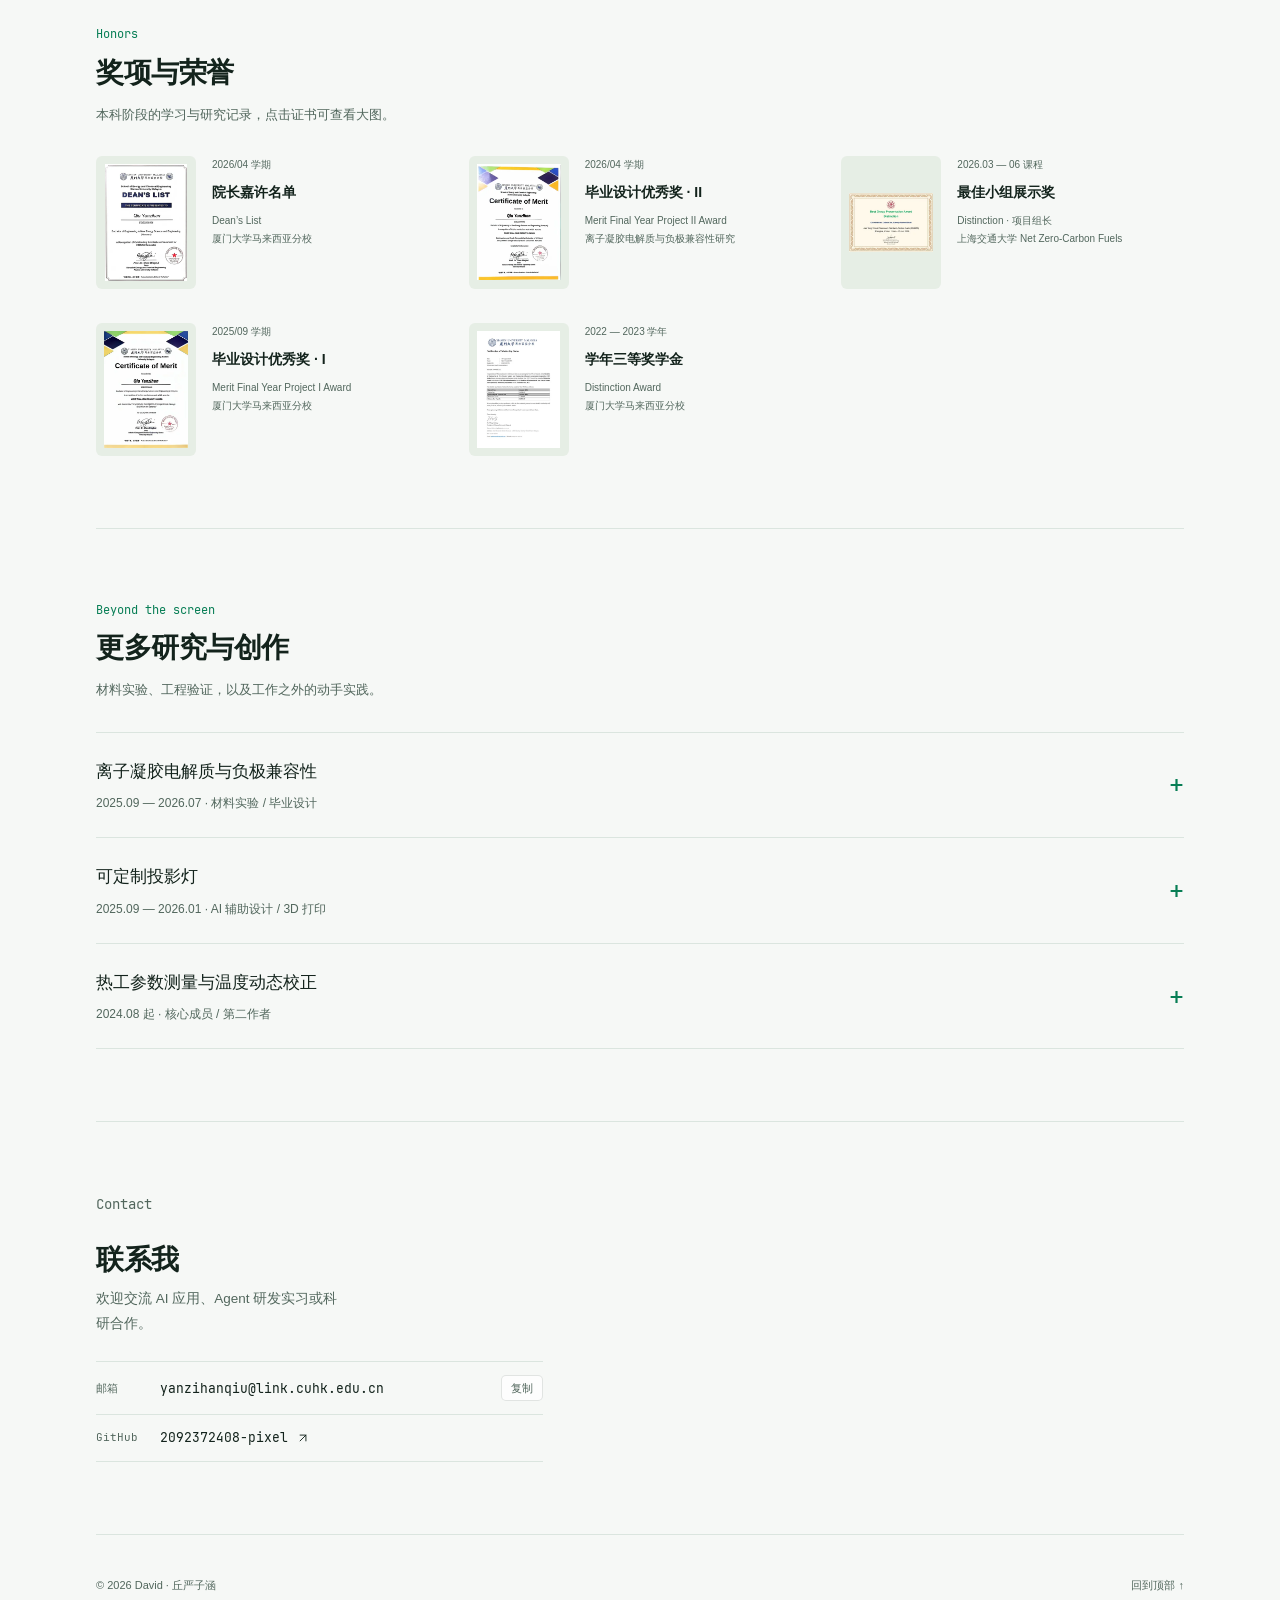
==== commit 6a775b69: "feat(polish): dynamic drill-down follow-ups, minimalist contact layout, remove scroll progress & exp" ====
--- a/index.html
+++ b/index.html
@@ -26,9 +26,9 @@
   <link rel="alternate" hreflang="x-default" href="https://qiuyanzihan.space/">
   <link rel="icon" href="favicon.svg" type="image/svg+xml">
   <link rel="preload" href="fonts/JetBrainsMono-Regular.woff2" as="font" type="font/woff2" crossorigin>
-  <link rel="stylesheet" href="styles.css?v=20261124-5">
-  <script src="script.js?v=20261124-5" defer></script>
-  <script src="portfolio.js?v=20261124-5" defer></script>
+  <link rel="stylesheet" href="styles.css?v=20261127-6">
+  <script src="script.js?v=20261127-6" defer></script>
+  <script src="portfolio.js?v=20261127-6" defer></script>
   <script type="application/ld+json">
   {
     "@context": "https://schema.org",
@@ -86,7 +86,6 @@
         <a href="#contact">联系我</a>
       </nav>
       <a class="language-link" href="en.html" lang="en" hreflang="en" aria-label="Switch to English">EN</a>
-      <span class="scroll-progress" aria-hidden="true"></span>
     </header>
 
     <main id="main">
@@ -115,9 +114,9 @@
       <section id="education" class="resume-section" aria-labelledby="education-heading">
         <div class="section-heading"><p class="eyebrow">Education</p><h2 id="education-heading">教育背景</h2></div>
         <div class="timeline">
-          <article class="timeline-item"><p class="timeline-date">2026.09 — 2028.07 <span>预计</span></p><div><div class="education-header"><h3>香港中文大学（深圳）</h3><img class="school-logo" src="images/school-cuhk.webp" width="56" height="42" alt="香港中文大学校徽" loading="lazy"></div><p class="timeline-role">人工智能 · 研究型硕士 MPhil · 在读</p><p>人工智能学院 · 关注 Agent 开发与 AI 应用，探索工具调用、检索增强与长期记忆。</p></div></article>
+          <article class="timeline-item"><p class="timeline-date">2026.09 — 2028.07</p><div><div class="education-header"><h3>香港中文大学（深圳）</h3><img class="school-logo" src="images/school-cuhk.webp" width="56" height="42" alt="香港中文大学校徽" loading="lazy"></div><p class="timeline-role">人工智能 · 研究型硕士 MPhil · 在读</p><p>人工智能学院 · 关注 Agent 开发与 AI 应用，探索工具调用、检索增强与长期记忆。</p></div></article>
           <article class="timeline-item"><p class="timeline-date">2026.03 — 2026.06</p><div><div class="education-header"><h3>上海交通大学</h3><img class="school-logo" src="images/school-sjtu.webp" width="56" height="42" alt="上海交通大学校徽" loading="lazy"></div><p class="timeline-role">净零碳燃料课程交换 · Low Carbon-UK College</p><p>担任项目组长，获最佳小组展示奖（Distinction）。</p></div></article>
-          <article class="timeline-item"><p class="timeline-date">2022.09 — 2026.07</p><div><div class="education-header"><h3>厦门大学</h3><img class="school-logo" src="images/school-xmu.webp" width="56" height="42" alt="厦门大学校徽" loading="lazy"></div><p class="timeline-role">新能源科学与工程 · 工学学士（荣誉）</p><p>马来西亚分校能源与化工学院 · <strong>CGPA 3.53 / 4.00</strong></p><p>材料科学基础、微积分、AI 与仿真等课程 A；学年三等奖学金、院长嘉许名单、毕业设计优秀奖。</p></div></article>
+          <article class="timeline-item"><p class="timeline-date">2022.09 — 2026.07</p><div><div class="education-header"><h3>厦门大学</h3><img class="school-logo" src="images/school-xmu.webp" width="56" height="42" alt="厦门大学校徽" loading="lazy"></div><p class="timeline-role">新能源科学与工程 · 工学学士（荣誉）</p><p>马来西亚分校能源与化工学院 · <strong>CGPA 3.53 / 4.00</strong></p><p>辅修计算机（后端）相关课程；材料科学基础、微积分、AI 与仿真等课程 A；学年三等奖学金、院长嘉许名单、毕业设计优秀奖。</p></div></article>
         </div>
       </section>
 
@@ -256,22 +255,27 @@
         <div class="contact-overview">
           <p class="eyebrow">Contact</p>
           <h2 id="contact-title">联系我</h2>
-          <p>欢迎交流 AI 项目、研究、实习或合作。你可以直接发邮件，也可以在这里给我留言。</p>
-          <address aria-label="公开联系方式">
-            <a class="contact-email-link" href="mailto:yanzihanqiu@link.cuhk.edu.cn"><svg class="icon small" aria-hidden="true"><use href="#icon-mail"/></svg>yanzihanqiu@link.cuhk.edu.cn</a>
-            <button type="button" class="text-link copy-trigger contact-copy-btn" data-copy="yanzihanqiu@link.cuhk.edu.cn" data-tip="邮箱"><svg class="icon small" aria-hidden="true"><use href="#icon-copy"/></svg><span>复制邮箱地址</span></button>
-            <a class="contact-github-link" href="https://github.com/2092372408-pixel" target="_blank" rel="noopener noreferrer"><svg class="icon small" aria-hidden="true"><use href="#icon-github"/></svg>github.com/2092372408-pixel</a>
+          <p>欢迎交流 AI 应用、Agent 研发实习或科研合作。</p>
+          <address class="contact-channels" aria-label="公开联系方式">
+            <div class="contact-channel-row">
+              <span class="channel-label">邮箱</span>
+              <a class="contact-channel-value" href="mailto:yanzihanqiu@link.cuhk.edu.cn">yanzihanqiu@link.cuhk.edu.cn</a>
+              <button type="button" class="copy-trigger contact-inline-copy" data-copy="yanzihanqiu@link.cuhk.edu.cn" data-tip="邮箱" title="点击复制邮箱">复制</button>
+            </div>
+            <div class="contact-channel-row">
+              <span class="channel-label">GitHub</span>
+              <a class="contact-channel-value" href="https://github.com/2092372408-pixel" target="_blank" rel="noopener noreferrer">2092372408-pixel <svg class="icon small" aria-hidden="true"><use href="#icon-arrow"/></svg></a>
+            </div>
           </address>
         </div>
         <form class="contact-form" action="/api/portfolio/contact" method="post" hidden aria-describedby="contact-privacy">
-          <h3>给我留言</h3>
           <div class="contact-fields">
-            <label>怎么称呼你（选填）<input name="name" autocomplete="name" maxlength="60"></label>
-            <label>你的联系方式（邮箱、微信或电话）<input name="contact" required maxlength="160"></label>
-          </div>
-          <label>你想聊什么<textarea name="message" required maxlength="600" rows="4"></textarea></label>
+            <label><span class="field-name">称呼 <em>选填</em></span><input name="name" autocomplete="name" maxlength="60" placeholder="怎么称呼你"></label>
+            <label><span class="field-name">联系方式</span><input name="contact" required maxlength="160" placeholder="邮箱或微信"></label>
+          </div>
+          <label><span class="field-name">留言</span><textarea name="message" required maxlength="600" rows="3" placeholder="想聊的项目、实习岗位或合作方向…"></textarea></label>
           <input type="text" name="website" hidden autocomplete="off" tabindex="-1" aria-hidden="true">
-          <div class="contact-actions"><button type="submit">发送留言</button><p id="contact-privacy">留言和联系方式仅供站主查看和回复。</p></div>
+          <div class="contact-actions"><button type="submit">发送留言</button><p id="contact-privacy">仅站主可见，收到后会尽快回复。</p></div>
           <p class="contact-status" role="status" hidden></p>
         </form>
       </section>
@@ -295,7 +299,6 @@
   <div id="toast" class="toast" role="status" aria-live="polite" aria-hidden="true"></div>
 
   <aside id="portfolio-assistant" hidden>
-    <div class="assistant-backdrop" hidden></div>
     <div class="assistant-guide-card" role="region" aria-label="页面快速指引" hidden>
       <div class="guide-card-top">
         <p class="guide-card-title">嗨，欢迎来到 David 的主页</p>
@@ -310,7 +313,8 @@
     </div>
     <button class="assistant-launch" type="button" aria-label="打开简历导览" aria-expanded="false" aria-controls="assistant-panel">
       <span class="assistant-context-tip" aria-hidden="true"></span>
-      <img class="assistant-mascot" src="images/assistant-sprout.webp" alt="" width="74" height="74" decoding="async">
+      <img class="assistant-mascot" src="images/assistant-sprout.webp" alt="" width="44" height="44" decoding="async">
+      <span class="assistant-launch-text">问问小芽</span>
     </button>
     <section id="assistant-panel" class="assistant-panel" aria-labelledby="assistant-title" hidden>
       <header class="assistant-top">
--- a/styles.css
+++ b/styles.css
@@ -77,18 +77,6 @@
 .language-link { margin-left: auto; padding: 5px 11px; border: 1px solid rgba(25, 44, 37, 0.12); border-radius: 7px; background: rgba(255, 255, 255, 0.72); font-size: 12px; font-weight: 500; white-space: nowrap; transition: border-color .15s, background .15s, color .15s; }
 .language-link:hover { border-color: #9ec4b0; background: #fff; color: var(--accent); }
 .language-link:focus-visible { outline: 2px solid var(--accent); outline-offset: 3px; }
-.scroll-progress {
-  position: absolute;
-  left: 0;
-  right: 0;
-  bottom: -1px;
-  height: 2px;
-  background: linear-gradient(90deg, var(--accent), #25a776);
-  transform: scaleX(0);
-  transform-origin: left;
-  pointer-events: none;
-  opacity: .8;
-}
 html[lang="en"] {
   font-family: -apple-system, BlinkMacSystemFont, "Segoe UI", Roboto, "Helvetica Neue", Arial, "PingFang SC", "Microsoft YaHei", sans-serif;
 }
@@ -365,27 +353,32 @@
 .photo-frame { aspect-ratio: 4 / 3; background: #e9f0eb; border-radius: 6px; overflow: hidden; }
 .photo-frame img { width: 100%; height: 100%; object-fit: contain; }
 
-/* Contact Section */
-.portfolio-contact { display: grid; grid-template-columns: minmax(230px, .82fr) minmax(330px, 1.18fr); gap: clamp(24px, 6vw, 76px); align-items: start; }
-.contact-overview h2 { margin: 0 0 10px; font-size: clamp(1.65rem, 3.5vw, 2.2rem); letter-spacing: -.035em; }
-.contact-overview > p { max-width: 34ch; margin-bottom: 22px; color: var(--muted); font-size: 14px; }
-.contact-overview address { display: grid; justify-items: start; gap: 11px; font-style: normal; }
-.contact-overview address a, .contact-copy-btn { display: inline-flex; align-items: center; gap: 8px; font-size: 13px; color: var(--accent); overflow-wrap: anywhere; }
-.contact-overview address a { text-decoration: underline; text-underline-offset: 4px; }
-.contact-copy-btn { color: var(--muted); font-size: 12px; }
-.contact-copy-btn:hover { color: var(--accent); }
-.contact-form { padding: clamp(18px, 3vw, 26px); border: 1px solid var(--line); border-radius: 14px; background: #fff; box-shadow: 0 2px 10px rgba(25, 44, 37, 0.03); }
-.contact-form h3 { margin: 0 0 14px; font-size: 1.05rem; }
-.contact-form label { display: grid; gap: 5px; margin-bottom: 12px; font-size: 13px; font-weight: 600; }
-.contact-fields { display: grid; grid-template-columns: 1fr 1.35fr; gap: 10px; }
-.contact-form input:not([type="hidden"]), .contact-form textarea { width: 100%; min-width: 0; border: 1px solid #bdd4c5; border-radius: 8px; padding: 8px 10px; color: inherit; background: #fbfdfb; font: inherit; font-size: 15px; font-weight: 400; transition: border-color .15s, box-shadow .15s; }
-.contact-form input:not([type="hidden"]):focus, .contact-form textarea:focus { border-color: var(--accent); box-shadow: 0 0 0 3px rgba(8, 126, 85, 0.12); outline: none; }
-.contact-form textarea { resize: vertical; }
-.contact-actions { display: flex; align-items: center; flex-wrap: wrap; gap: 7px 14px; }
-.contact-actions button { min-height: 40px; padding: 7px 18px; border: 0; border-radius: 8px; background: #174f3e; color: white; font-family: inherit; font-size: 13px; font-weight: 600; cursor: pointer; transition: background .15s ease; }
+/* Contact Section — Minimal & Scannable */
+.portfolio-contact { display: grid; grid-template-columns: minmax(260px, .88fr) minmax(320px, 1.12fr); gap: clamp(28px, 6vw, 72px); align-items: start; }
+.contact-overview h2 { margin: 0 0 8px; font-size: 28px; line-height: 1.4; letter-spacing: -.5px; font-weight: 600; }
+.contact-overview > p { max-width: 34ch; margin-bottom: 24px; color: var(--muted); font-size: 13.5px; }
+.contact-channels { display: grid; gap: 0; font-style: normal; border-top: 1px solid var(--line); }
+.contact-channel-row { display: flex; align-items: center; gap: 12px; padding: 13px 0; border-bottom: 1px solid var(--line); flex-wrap: wrap; }
+.channel-label { width: 52px; flex-shrink: 0; font: 11px/1.4 var(--mono); color: var(--muted); }
+.contact-channel-value { font: 13px/1.5 var(--mono); color: var(--ink); overflow-wrap: anywhere; transition: color .15s ease; }
+.contact-channel-value:hover { color: var(--accent); }
+.contact-inline-copy { margin-left: auto; padding: 2px 9px; border: 1px solid rgba(25, 44, 37, 0.12); border-radius: 5px; background: rgba(255, 255, 255, 0.72); color: var(--muted); font-size: 11px; font-weight: 500; transition: border-color .15s, color .15s, background .15s; }
+.contact-inline-copy:hover { border-color: var(--accent); color: var(--accent-strong); background: #edf6f0; }
+
+.contact-form { padding: 22px 24px; border: 1px solid rgba(25, 44, 37, 0.09); border-radius: 10px; background: #fff; box-shadow: 0 4px 20px -8px rgba(19, 35, 28, 0.06); }
+.contact-form label { display: grid; gap: 6px; margin-bottom: 14px; }
+.field-name { display: inline-flex; align-items: baseline; gap: 6px; font-size: 12px; font-weight: 600; color: var(--ink); }
+.field-name em { font-style: normal; font-weight: 400; font-size: 11px; color: var(--muted); }
+.contact-fields { display: grid; grid-template-columns: 1fr 1.3fr; gap: 12px; }
+.contact-form input:not([type="hidden"]), .contact-form textarea { width: 100%; min-width: 0; border: 1px solid #d2dfd7; border-radius: 7px; padding: 9px 11px; color: var(--ink); background: #f9fbfa; font: inherit; font-size: 13.5px; transition: border-color .15s, background .15s, box-shadow .15s; }
+.contact-form input:not([type="hidden"])::placeholder, .contact-form textarea::placeholder { color: #8b9e94; }
+.contact-form input:not([type="hidden"]):focus, .contact-form textarea:focus { background: #fff; border-color: var(--accent); box-shadow: 0 0 0 2px rgba(8, 126, 85, 0.1); outline: none; }
+.contact-form textarea { resize: vertical; min-height: 82px; }
+.contact-actions { display: flex; align-items: center; justify-content: space-between; flex-wrap: wrap; gap: 8px 14px; margin-top: 2px; }
+.contact-actions button { min-height: 38px; padding: 7px 18px; border: 0; border-radius: 7px; background: var(--ink); color: white; font-family: inherit; font-size: 13px; font-weight: 600; cursor: pointer; transition: background .15s ease; }
 .contact-actions button:hover:not(:disabled) { background: var(--accent); }
-.contact-actions button:disabled { opacity: .62; cursor: wait; }
-.contact-actions p, .contact-status { margin: 0; color: #456454; font-size: 12px; }
+.contact-actions button:disabled { opacity: .55; cursor: wait; }
+.contact-actions p, .contact-status { margin: 0; color: var(--muted); font-size: 11.5px; }
 .contact-status { margin-top: 10px; }
 .contact-status[data-tone="error"] { color: #9a332b; }
 
@@ -408,9 +401,10 @@
   --assistant-hairline: rgba(25, 44, 37, 0.08);
   --assistant-surface: #ffffff;
   --assistant-subtle: #f4f7f5;
+  --assistant-right: clamp(28px, calc((100vw - 1260px) / 2), 180px);
   position: fixed;
-  right: max(22px, env(safe-area-inset-right));
-  bottom: calc(20px + env(safe-area-inset-bottom));
+  right: max(var(--assistant-right), env(safe-area-inset-right));
+  bottom: calc(28px + env(safe-area-inset-bottom));
   z-index: 12;
   color: var(--assistant-ink);
   font-size: 13.5px;
@@ -419,68 +413,71 @@
 #portfolio-assistant button { cursor: pointer; }
 #portfolio-assistant :focus-visible { outline: 2px solid var(--accent); outline-offset: 2px; }
 
-/* Backdrop for Slide-Over Companion Drawer */
-.assistant-backdrop {
-  position: fixed;
-  inset: 0;
-  z-index: 11;
-  background: rgba(19, 35, 28, 0.16);
-  backdrop-filter: blur(2px);
-  -webkit-backdrop-filter: blur(2px);
-  opacity: 0;
-  transition: opacity .2s ease;
-}
-.assistant-backdrop.is-open { opacity: 1; }
-
-/* Signature Sprout Launcher — Grounded in Right Margin */
+/* Signature Sprout Pill Dock — Visible, Warm, Positioned Near Content Edge */
 .assistant-launch {
   position: relative;
   z-index: 12;
-  display: block;
-  width: 74px;
-  height: 74px;
-  margin-left: auto;
-  padding: 0;
-  border: 0;
-  border-radius: 50%;
-  background: transparent;
-  transition: transform .22s cubic-bezier(.2, .8, .2, 1), opacity .18s ease;
-}
-#portfolio-assistant.is-drawer-open .assistant-launch {
-  opacity: 0;
-  pointer-events: none;
-  transform: scale(0.85);
-}
-.assistant-launch:hover { transform: translateY(-3px); }
-.assistant-launch:active { transform: translateY(0) scale(0.96); }
+  display: inline-flex;
+  align-items: center;
+  gap: 8px;
+  height: 54px;
+  padding: 5px 16px 5px 8px;
+  border: 1px solid rgba(25, 44, 37, 0.13);
+  border-radius: 999px;
+  background: rgba(255, 255, 255, 0.96);
+  backdrop-filter: blur(10px);
+  -webkit-backdrop-filter: blur(10px);
+  color: var(--assistant-ink);
+  box-shadow: 0 10px 28px -6px rgba(19, 35, 28, 0.14), 0 2px 6px rgba(19, 35, 28, 0.06);
+  transition: transform .2s cubic-bezier(.22, 1, .36, 1), border-color .18s ease, box-shadow .2s ease, background .18s ease;
+}
+.assistant-launch:hover {
+  transform: translateY(-2px);
+  border-color: rgba(8, 126, 85, 0.38);
+  background: #ffffff;
+  box-shadow: 0 14px 34px -6px rgba(19, 35, 28, 0.18), 0 2px 8px rgba(8, 126, 85, 0.08);
+}
+.assistant-launch:active { transform: translateY(0) scale(0.98); }
+.assistant-launch[aria-expanded="true"] {
+  border-color: rgba(8, 126, 85, 0.45);
+  background: #f4faf6;
+}
 .assistant-mascot {
   display: block;
-  width: 100%;
-  height: 100%;
+  width: 44px;
+  height: 44px;
   object-fit: contain;
+  flex-shrink: 0;
   pointer-events: none;
-  filter: drop-shadow(0 6px 14px rgba(25, 44, 37, 0.14));
-  transition: filter .22s ease;
+  filter: drop-shadow(0 2px 5px rgba(25, 44, 37, 0.14));
+  transition: transform .22s cubic-bezier(.22, 1, .36, 1);
 }
 .assistant-launch:hover .assistant-mascot {
-  filter: drop-shadow(0 10px 18px rgba(25, 44, 37, 0.22));
-}
-
-/* Context-Aware Hover Micro-Tip */
+  transform: rotate(-5deg) scale(1.06);
+}
+.assistant-launch-text {
+  font-size: 13px;
+  font-weight: 600;
+  letter-spacing: .01em;
+  line-height: 1;
+  white-space: nowrap;
+}
+
+/* Context-Aware Hover Micro-Tip (Cleanly Above Pill) */
 .assistant-context-tip {
   position: absolute;
-  right: 84px;
-  top: 50%;
-  transform: translateY(-50%) translateX(6px);
+  right: 0;
+  bottom: 64px;
+  transform: translateY(5px);
   width: max-content;
-  max-width: 240px;
+  max-width: 248px;
   padding: 7px 12px;
-  border: 1px solid rgba(25, 44, 37, 0.1);
-  border-radius: 9px;
-  background: rgba(255, 255, 255, 0.96);
+  border: 1px solid rgba(25, 44, 37, 0.11);
+  border-radius: 10px;
+  background: rgba(255, 255, 255, 0.97);
   backdrop-filter: blur(8px);
   -webkit-backdrop-filter: blur(8px);
-  box-shadow: 0 8px 24px rgba(19, 35, 28, 0.09);
+  box-shadow: 0 10px 26px rgba(19, 35, 28, 0.1);
   color: var(--assistant-ink);
   font-size: 12px;
   font-weight: 500;
@@ -488,25 +485,28 @@
   white-space: nowrap;
   opacity: 0;
   pointer-events: none;
-  transition: opacity .18s ease, transform .2s cubic-bezier(.2, .8, .2, 1);
+  transition: opacity .18s ease, transform .2s cubic-bezier(.22, 1, .36, 1);
 }
 .assistant-launch:hover .assistant-context-tip,
 .assistant-launch:focus-visible .assistant-context-tip {
   opacity: 1;
-  transform: translateY(-50%) translateX(0);
-}
-
-/* First-Visit Interactive Welcome Guide Card (Compact Low-Profile) */
+  transform: none;
+}
+.assistant-launch[aria-expanded="true"] .assistant-context-tip {
+  opacity: 0;
+}
+
+/* First-Visit Interactive Welcome Guide Card (Directly Above Sprout Pill) */
 .assistant-guide-card {
   position: absolute;
-  right: 84px;
-  bottom: 4px;
+  right: 0;
+  bottom: 66px;
   z-index: 12;
-  width: 300px;
-  padding: 11px 13px 12px;
+  width: 296px;
+  padding: 12px 14px 13px;
   border: 1px solid rgba(25, 44, 37, 0.11);
-  border-radius: 13px;
-  background: rgba(255, 255, 255, 0.97);
+  border-radius: 14px;
+  background: rgba(255, 255, 255, 0.98);
   backdrop-filter: blur(12px);
   -webkit-backdrop-filter: blur(12px);
   box-shadow: 0 16px 40px -10px rgba(19, 35, 28, 0.15), 0 2px 8px rgba(19, 35, 28, 0.05);
@@ -587,26 +587,27 @@
 }
 .guide-open-btn:hover { background: var(--accent); }
 
-/* Right-Side Architectural Slide-Over Drawer (Zero Content Collision) */
+/* Compact Fixed-Proportion Assistant Panel (Aligned Above Pill, No Blur, Never Stretches) */
 .assistant-panel {
   position: fixed;
-  top: 14px;
-  right: 14px;
-  bottom: 14px;
+  right: max(var(--assistant-right), env(safe-area-inset-right));
+  bottom: calc(94px + env(safe-area-inset-bottom));
   z-index: 13;
   display: grid;
   grid-template-rows: auto minmax(0, 1fr) auto;
-  width: min(416px, calc(100vw - 28px));
-  height: auto;
+  width: min(392px, calc(100vw - 32px));
+  height: min(510px, calc(100dvh - 122px - env(safe-area-inset-bottom)));
+  max-height: 520px;
   overflow: hidden;
   padding: 0;
   border: 1px solid rgba(25, 44, 37, 0.11);
   border-radius: 16px;
   background: var(--assistant-surface);
-  box-shadow: 0 28px 72px -12px rgba(17, 36, 28, 0.22), 0 4px 16px -4px rgba(17, 36, 28, 0.08);
+  box-shadow: 0 20px 52px -12px rgba(17, 36, 28, 0.16), 0 4px 14px -4px rgba(17, 36, 28, 0.06);
   opacity: 0;
-  transform: translateX(26px);
-  transition: opacity .2s ease, transform .24s cubic-bezier(.22, 1, .36, 1);
+  transform: translateY(10px) scale(0.985);
+  transform-origin: bottom right;
+  transition: opacity .18s ease, transform .22s cubic-bezier(.22, 1, .36, 1);
 }
 .assistant-panel.is-open {
   opacity: 1;
@@ -811,6 +812,20 @@
   background: #f1f5f3;
   color: var(--assistant-ink);
 }
+.streaming-cursor {
+  display: inline-block;
+  width: 2px;
+  height: 1em;
+  margin-left: 3px;
+  vertical-align: -2px;
+  border-radius: 1px;
+  background: var(--accent);
+  animation: cursor-blink .85s ease-in-out infinite;
+}
+@keyframes cursor-blink {
+  0%, 100% { opacity: 1; }
+  50% { opacity: .2; }
+}
 
 .guide-thinking {
   display: inline-flex;
@@ -878,6 +893,31 @@
 }
 .assistant-copy:hover { background: var(--assistant-subtle); color: var(--assistant-ink); }
 .assistant-copy.is-copied { color: var(--accent); }
+
+/* Contextual Follow-Up Chips (Latest Reply Only) */
+.assistant-followups {
+  display: flex;
+  flex-wrap: wrap;
+  gap: 6px;
+  margin-top: 10px;
+}
+.followup-chip {
+  padding: 5px 10px;
+  border: 1px solid rgba(25, 44, 37, 0.11);
+  border-radius: 999px;
+  background: #f8fbf9;
+  color: var(--assistant-body);
+  font-size: 12px;
+  font-weight: 450;
+  line-height: 1.35;
+  text-align: left;
+  transition: background .14s ease, border-color .14s ease, color .14s ease;
+}
+.followup-chip:hover {
+  background: #edf6f0;
+  border-color: rgba(8, 126, 85, 0.35);
+  color: var(--accent-strong);
+}
 
 /* Clean Floating Composer */
 .assistant-compose {
@@ -999,36 +1039,40 @@
 }
 
 @media (max-width: 600px) {
-  .site-shell { padding: 0 22px; }
-  .section-nav { gap: 12px; }
-  .section-nav a { font-size: 11px; }
-  .intro-section { grid-template-columns: minmax(0, 1fr); padding: 38px 0 42px; gap: 30px; }
-  .direction-heading { font-size: clamp(34px, 10vw, 45px); letter-spacing: -1.3px; margin-bottom: 22px; }
-  .name-cn { font-size: 21px; }
-  .name-en { font-size: 17px; }
-  .intro-copy { font-size: 13px; }
-  .intro-links { gap: 22px; margin-top: 22px; }
-  .primary-button { font-size: 12px; padding: 8px 14px; }
-  .text-link { font-size: 12px; }
-  .hero-profile { width: 100%; max-width: 220px; }
-  .portrait { height: 210px; }
-  .portrait-caption { font-size: 10px; gap: 5px; }
-  .availability { font-size: 10px; }
+  .site-shell { padding: 0 18px; }
+  .section-nav { gap: 13px; }
+  .section-nav a { font-size: 12px; }
+  .intro-section { grid-template-columns: minmax(0, 1fr); padding: 30px 0 38px; gap: 22px; }
+  .hero-kicker { margin-bottom: 10px; font-size: 11px; }
+  .direction-heading { font-size: clamp(32px, 9.5vw, 44px); letter-spacing: -1.3px; margin-bottom: 16px; }
+  .identity-line { margin-bottom: 14px; }
+  .name-cn { font-size: 20px; }
+  .name-en { font-size: 16px; }
+  .intro-copy { font-size: 13.5px; line-height: 1.78; }
+  .intro-links { gap: 16px 20px; margin-top: 22px; }
+  .primary-button { font-size: 13px; padding: 9px 16px; }
+  .text-link { font-size: 13px; }
+  .hero-profile { width: 100%; max-width: none; }
+  .portrait-card { display: grid; grid-template-columns: 78px minmax(0, 1fr); align-items: center; gap: 14px; padding: 8px 14px 8px 8px; }
+  .portrait-wrap { border-radius: 8px; }
+  .portrait { width: 78px; height: 96px; }
+  .portrait-caption { flex-direction: column; align-items: flex-start; gap: 3px; margin-top: 0; padding: 0; font-size: 11.5px; }
+  .availability { font-size: 11px; margin-top: 18px; }
   .resume-section { display: block; }
-  .resume-section .section-heading { margin-bottom: 25px; }
-  .section-heading { margin-bottom: 25px; }
-  .section-heading h2 { font-size: 24px; }
-  .section-heading > p:last-child:not(.eyebrow) { font-size: 12px; }
-  .project { padding: 22px 18px; }
-  .project-meta { font-size: 10px; gap: 10px; }
-  .project-date { font-size: 9px; }
+  .resume-section .section-heading { margin-bottom: 24px; }
+  .section-heading { margin-bottom: 24px; }
+  .section-heading h2 { font-size: 23px; }
+  .section-heading > p:last-child:not(.eyebrow) { font-size: 12.5px; }
+  .project { padding: 20px 16px; }
+  .project-meta { font-size: 10.5px; gap: 10px; }
+  .project-date { font-size: 9.5px; }
   .project-partners { gap: 8px; }
-  .project-partners img { width: 56px; height: 42px; }
+  .project-partners img { width: 52px; height: 39px; }
   .project-title { flex-wrap: wrap; gap: 8px; }
-  .project-title h3 { font-size: 23px; }
+  .project-title h3 { font-size: 22px; }
   .project-brand { gap: 9px; }
-  .project-logo { width: 36px; height: 36px; }
-  .repository-link { font-size: 10px; }
+  .project-logo { width: 34px; height: 34px; }
+  .repository-link { font-size: 11px; }
   .project-subtitle { font-size: 12px; margin-top: 8px; }
   .project > p:not(.project-subtitle):not(.project-footnote), .project-points li { font-size: 13px; }
   .project-points strong { font-size: 13px; }
@@ -1037,14 +1081,14 @@
   .engineering-grid { grid-template-columns: minmax(0, 1fr); gap: 20px; }
   .engineering-details summary { font-size: 13px; }
   .feature-gallery-heading { align-items: flex-start; gap: 10px; }
-  .feature-gallery-heading p { font-size: 10px; }
-  .feature-gallery h4 { font-size: 13px; }
+  .feature-gallery-heading p { font-size: 11px; }
+  .feature-gallery h4 { font-size: 13.5px; }
   .gallery-navigation { gap: 5px; }
-  .gallery-navigation button { width: 36px; height: 44px; }
-  .demo-position { font-size: 10px; }
+  .gallery-navigation button { width: 38px; height: 42px; }
+  .demo-position { font-size: 10.5px; }
   .feature-demos { gap: 14px; }
   .feature-demo { flex-basis: 94%; }
-  .feature-demo figcaption > p { font-size: 11px; }
+  .feature-demo figcaption > p { font-size: 11.5px; }
   .research-workbench { grid-template-columns: minmax(0, 1fr); margin-top: 22px; }
   .text-pipeline { padding: 22px 0 26px; }
   .vision-finetuning { padding: 22px 0 0; border-left: 0; border-top: 1px solid var(--line); }
@@ -1054,10 +1098,10 @@
   .figure-route { gap: 14px; padding: 18px 14px 12px; }
   .coding-tools { align-items: flex-start; gap: 17px; }
   .coding-tools ul { display: grid; grid-template-columns: minmax(0, 1fr); width: 100%; gap: 16px; }
-  .coding-tools li { font-size: 12px; }
+  .coding-tools li { font-size: 12.5px; }
   .coding-tools img { width: 32px; height: 32px; }
   .publication h3 { font-size: 17px; line-height: 1.75; letter-spacing: -.5px; }
-  .publication-meta { font-size: 10px; }
+  .publication-meta { font-size: 10.5px; }
   .publication > p:not(.publication-authors):not(.publication-venue) { font-size: 13px; }
   .timeline-item, .resume-section .timeline-item { grid-template-columns: minmax(0, 1fr); gap: 6px; }
   .education-header { grid-template-columns: 56px minmax(0, 1fr); }
@@ -1070,18 +1114,26 @@
   .archive-meta { font-size: 11px; }
   .archive-content { font-size: 13px; }
   .two-up { grid-template-columns: minmax(0, 1fr); }
-}
-
-@media (max-width: 480px) {
-  #portfolio-assistant { right: max(12px, env(safe-area-inset-right)); bottom: calc(12px + env(safe-area-inset-bottom)); }
-  .assistant-launch { width: 64px; height: 64px; }
+  .contact-form input:not([type="hidden"]), .contact-form textarea { font-size: 16px; }
+  .cert-dialog { max-width: calc(100vw - 20px); max-height: 88dvh; }
+  .cert-dialog-bar { padding: 10px 12px; gap: 10px; }
+  .cert-dialog-caption { font-size: 12px; }
+  footer { padding: 36px 0 92px; }
+  #portfolio-assistant {
+    right: max(16px, env(safe-area-inset-right));
+    bottom: calc(18px + env(safe-area-inset-bottom));
+  }
+  .assistant-launch { height: 48px; padding: 4px 14px 4px 7px; gap: 7px; }
+  .assistant-mascot { width: 36px; height: 36px; }
+  .assistant-launch-text { font-size: 12.5px; }
   .assistant-context-tip, .assistant-guide-card { display: none; }
   .assistant-panel {
-    top: 10px;
-    left: 10px;
-    right: 10px;
-    bottom: calc(10px + env(safe-area-inset-bottom));
+    left: 12px;
+    right: 12px;
+    bottom: calc(76px + env(safe-area-inset-bottom));
     width: auto;
+    height: min(72dvh, 490px);
+    max-height: 500px;
   }
   .assistant-messages { padding: 16px 15px 14px; }
   .assistant-form input { font-size: 16px; }
